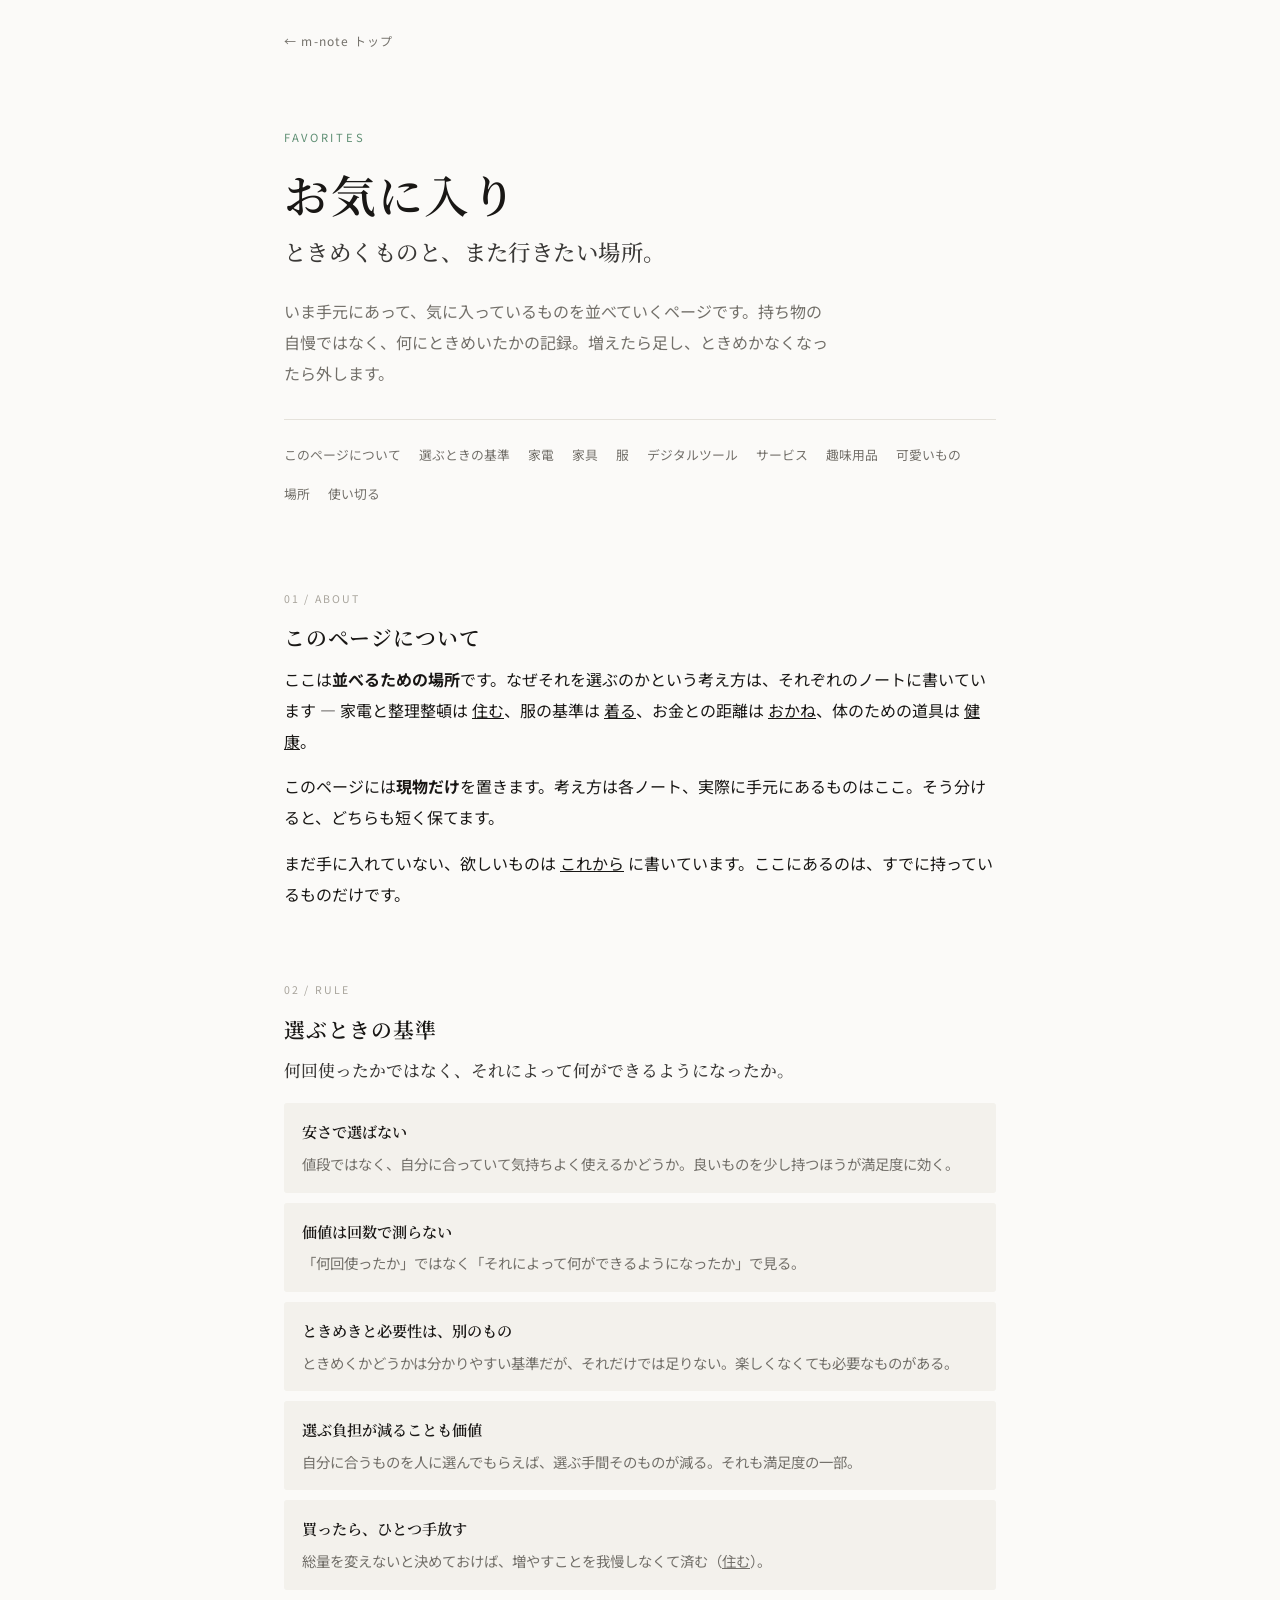
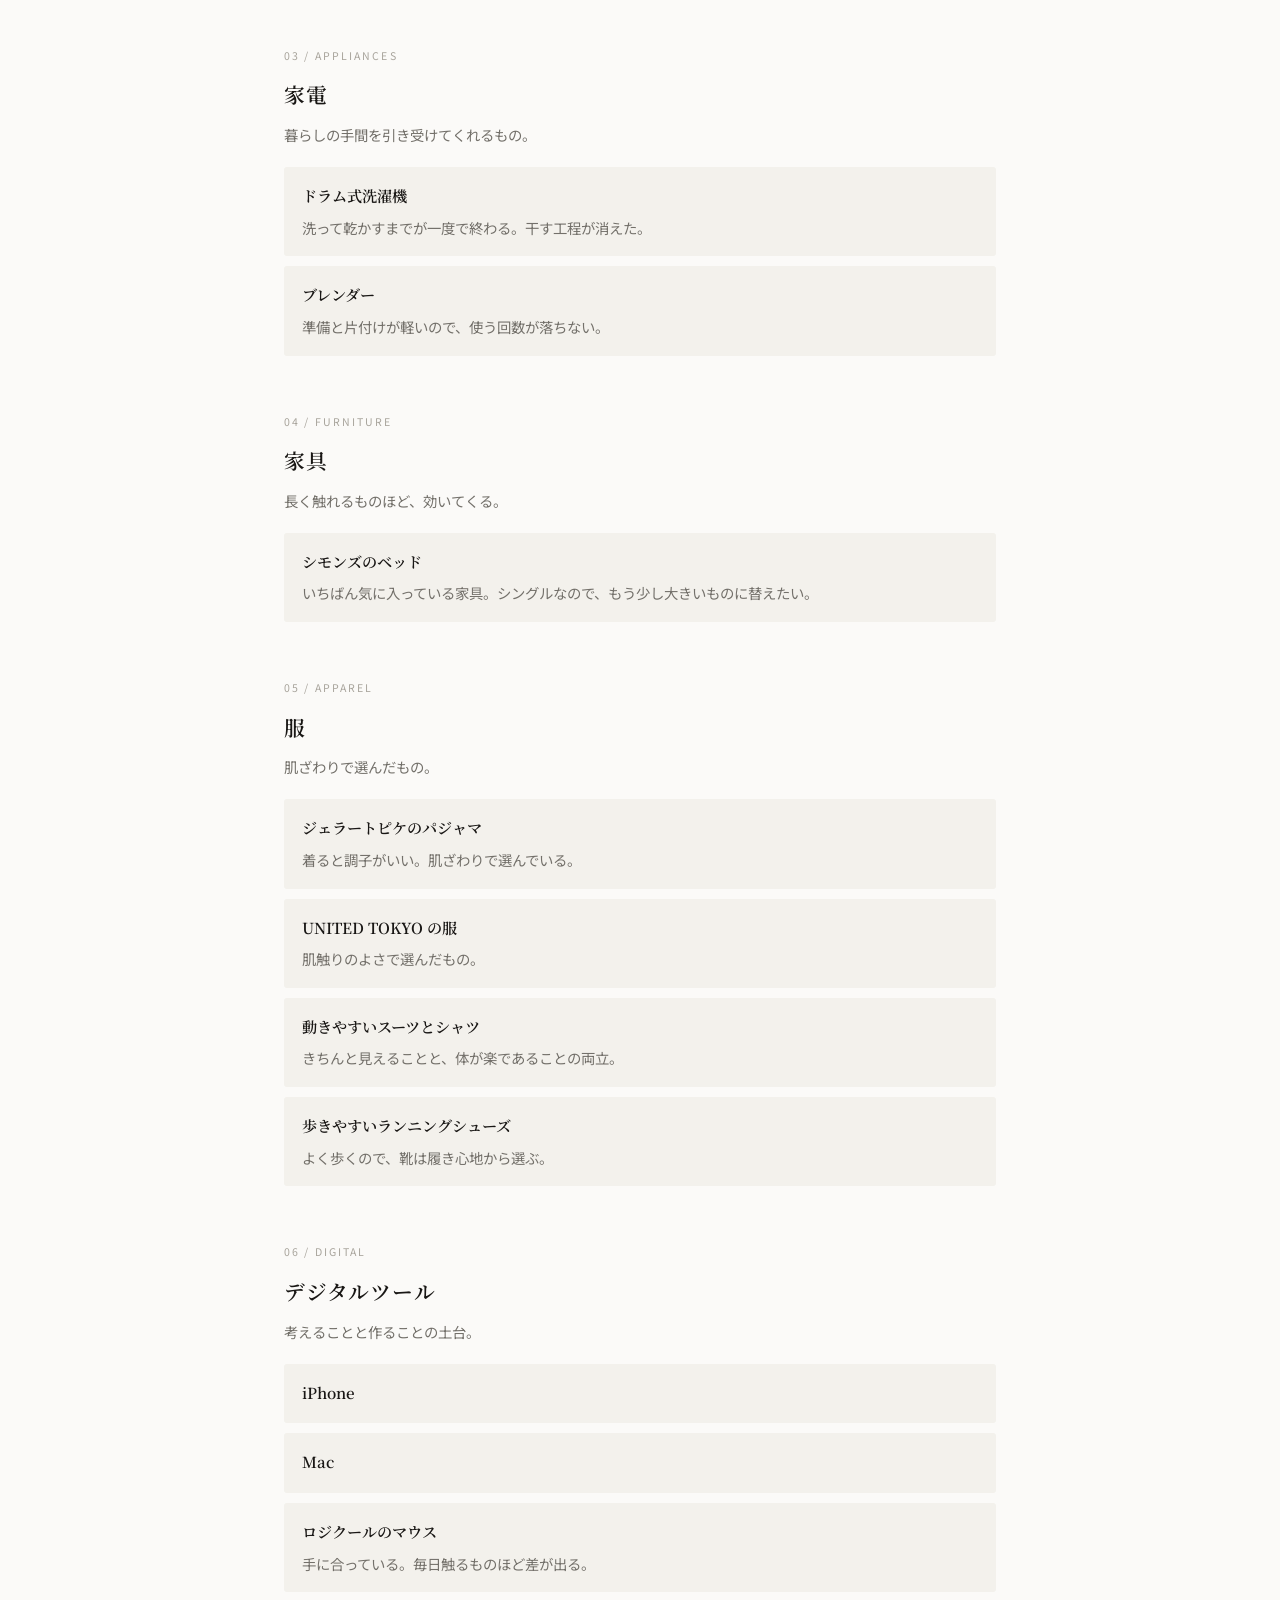
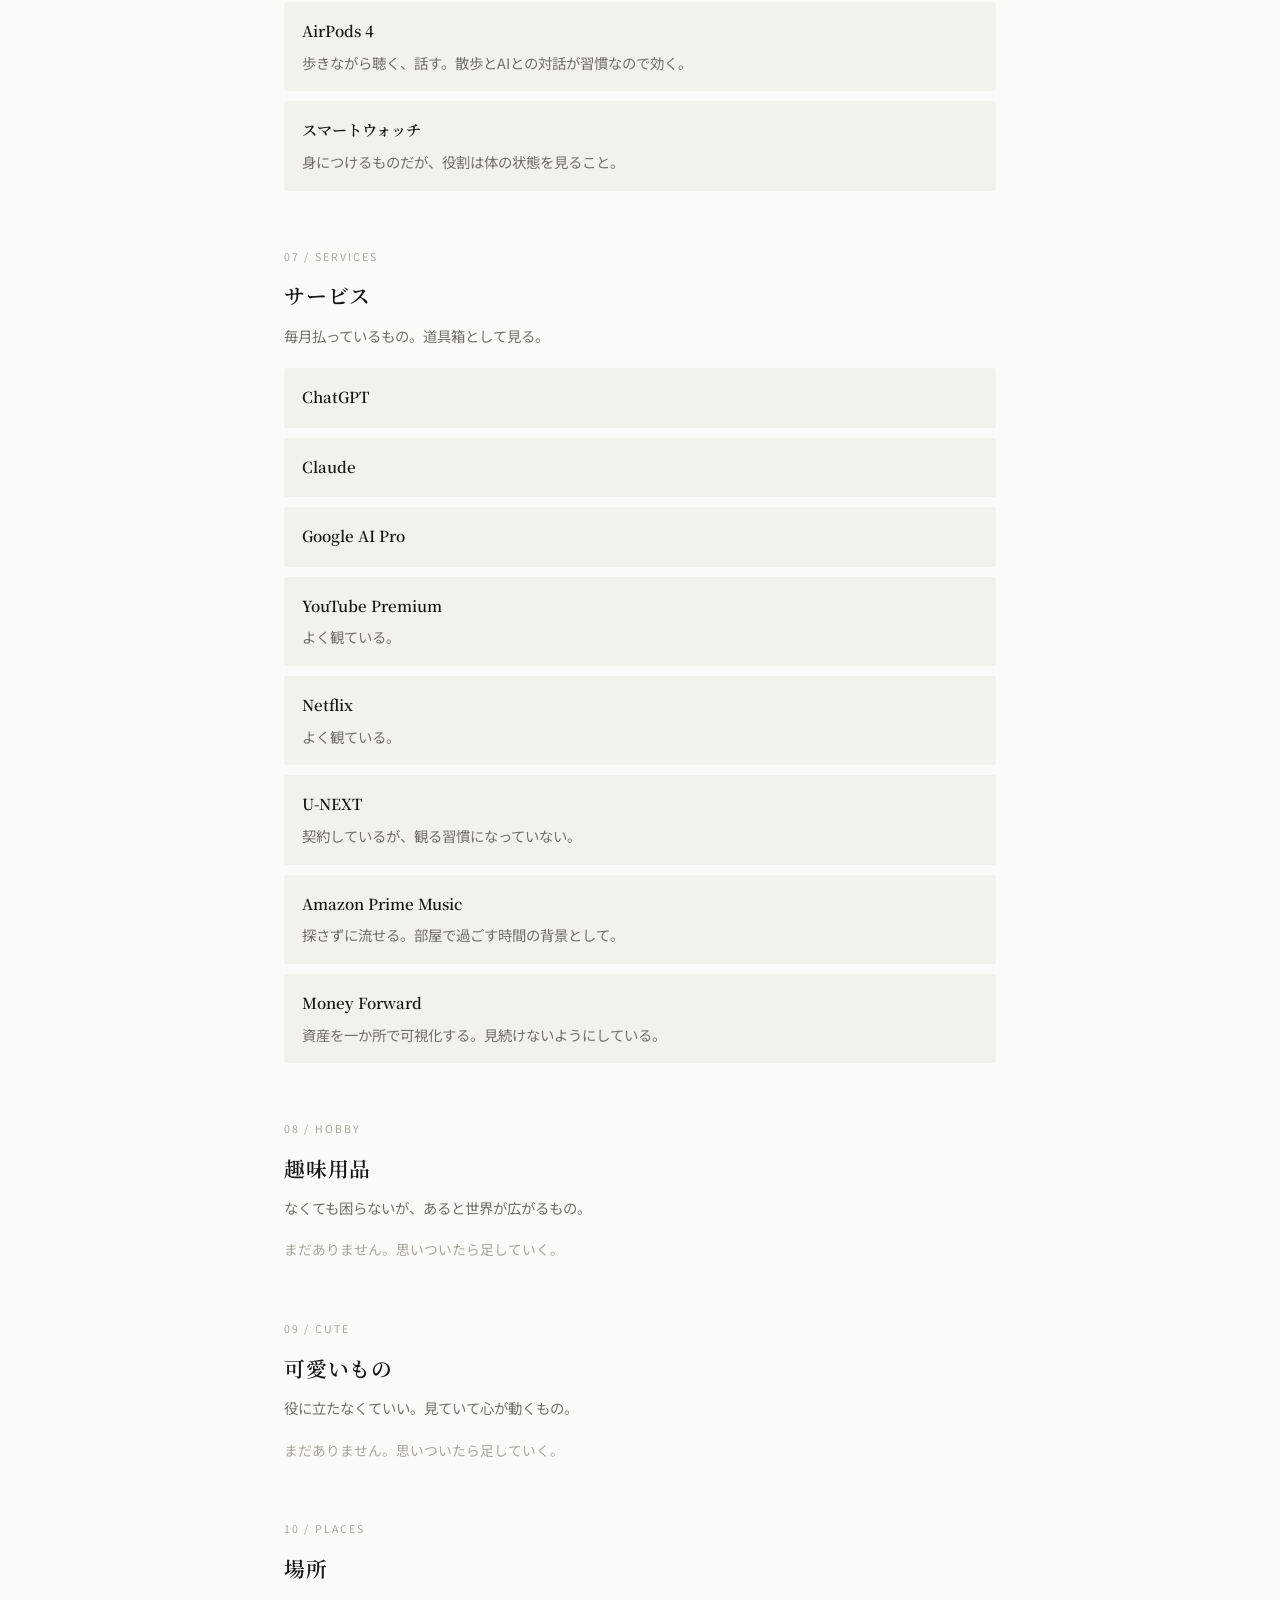
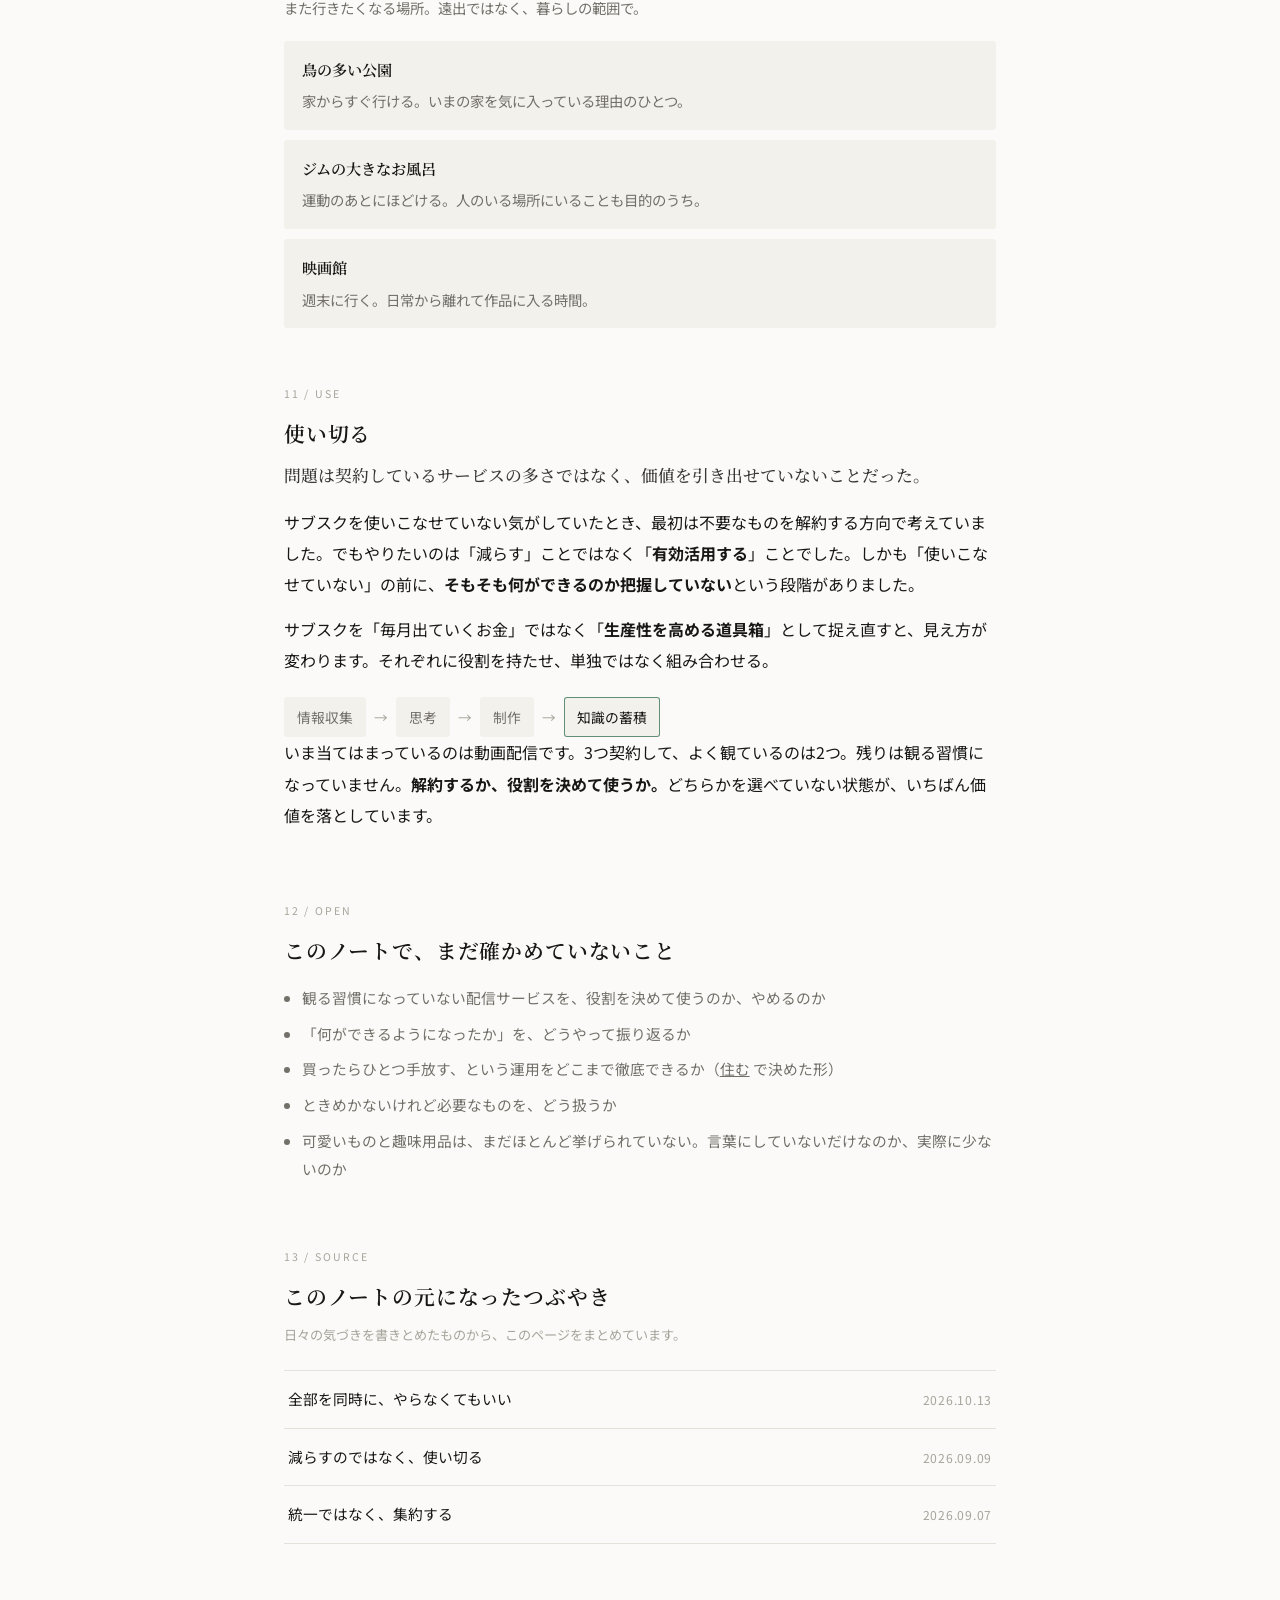
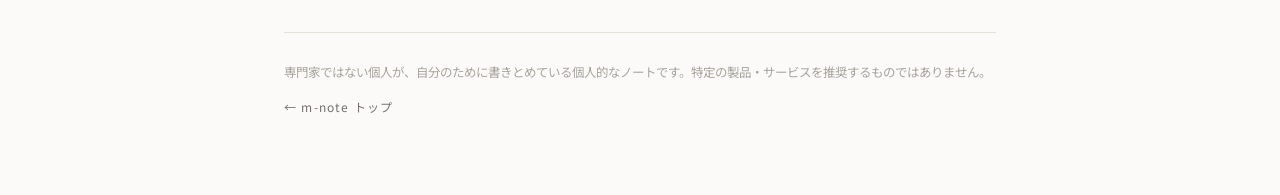
==== index.html @ c1f6bcca "カテゴリー別のリストページに作り直し 家電・家具・服・デジタルツール・サービス・趣味用品・可愛いもの・場所の 8カテゴリーを items.json で管理する形にした。考え方は各ノートに置き、 このペ" ====
<!DOCTYPE html>
<html lang="ja">
<head>
<meta charset="UTF-8">
<meta name="viewport" content="width=device-width, initial-scale=1">
<title>お気に入り｜まとめノート</title>
<meta name="description" content="ときめくものと場所を並べていくノート。家電、家具、服、デジタルツール、サービス、趣味用品、可愛いもの、場所。安いものではなく、自分に合って気持ちよく使えるものを。">
<link rel="preconnect" href="https://fonts.googleapis.com">
<link rel="preconnect" href="https://fonts.gstatic.com" crossorigin>
<link href="https://fonts.googleapis.com/css2?family=Noto+Sans+JP:wght@400;500;700&family=Noto+Serif+JP:wght@500;600;700&display=swap" rel="stylesheet">
<style>
  :root{
    --bg:#fbfaf8; --ink:#191715; --muted:#73706a; --faint:#a8a49c;
    --line:#e5e2db; --card:#f3f1ec; --accent:#5f8f74;
  }
  @media (prefers-color-scheme: dark){
    :root:not([data-theme="light"]){
      --bg:#100f0e; --ink:#efece7; --muted:#918c84; --faint:#5c5852;
      --line:#262421; --card:#181614; --accent:#8cbfa4;
    }
  }
  :root[data-theme="dark"]{
    --bg:#100f0e; --ink:#efece7; --muted:#918c84; --faint:#5c5852;
    --line:#262421; --card:#181614; --accent:#8cbfa4;
  }
  *{box-sizing:border-box}
  body{margin:0;background:var(--bg);color:var(--ink);font-family:"Noto Sans JP",system-ui,sans-serif;
    font-size:16px;line-height:1.95;-webkit-font-smoothing:antialiased}
  a{color:inherit}
  .wrap{max-width:48rem;margin:0 auto;padding:0 16px}
  @media (min-width:640px){.wrap{padding:0 28px}}

  .top{padding:24px 0 0}
  .back{font-size:.75rem;letter-spacing:.1em;color:var(--muted);text-decoration:none}
  .back:hover{color:var(--ink)}

  header.hero{padding:72px 0 24px}
  .eyebrow{font-size:.7rem;letter-spacing:.24em;color:var(--accent);margin:0 0 14px}
  h1{font-family:"Noto Serif JP",serif;font-weight:600;font-size:clamp(2rem,6vw,2.8rem);line-height:1.4;margin:0 0 6px;letter-spacing:.04em}
  .mn-tagline{font-family:"Noto Serif JP",serif;font-weight:500;font-size:clamp(1.05rem,2.6vw,1.4rem);line-height:1.75;letter-spacing:.02em;margin:.1em 0 1.1em;opacity:.85}
  .lead{color:var(--muted);margin:0;max-width:34em}

  .toc{list-style:none;margin:30px 0 0;padding:18px 0 0;display:flex;flex-wrap:wrap;gap:8px 18px;
    border-top:1px solid var(--line)}
  .toc a{font-size:.8rem;color:var(--muted);text-decoration:none}
  .toc a:hover{color:var(--accent)}

  section{padding:56px 0 0}
  .sec-n{display:block;font-size:.66rem;letter-spacing:.2em;color:var(--faint);margin-bottom:8px}
  h2{font-family:"Noto Serif JP",serif;font-weight:600;font-size:1.3rem;letter-spacing:.04em;margin:0 0 6px}
  h3{font-family:"Noto Serif JP",serif;font-weight:600;font-size:1rem;margin:28px 0 6px}
  .pull{font-family:"Noto Serif JP",serif;font-weight:500;font-size:1.05rem;line-height:1.8;margin:.2em 0 1em;opacity:.85}
  .note{color:var(--faint);font-size:.82rem;margin:0 0 22px}
  p{margin:0 0 14px}

  .points{list-style:none;margin:18px 0 0;padding:0;display:grid;gap:10px}
  .points li{padding:14px 18px;background:var(--card);border-radius:3px;font-size:.95rem}
  .points b{display:block;font-family:"Noto Serif JP",serif;font-weight:600;margin-bottom:2px}
  .points span{color:var(--muted);font-size:.9rem}

  .two{display:grid;grid-template-columns:1fr;gap:12px;margin:18px 0 0}
  @media (min-width:640px){.two{grid-template-columns:1fr 1fr}}
  .two div{padding:16px 18px;border:1px solid var(--line);border-radius:3px}
  .two b{display:block;font-size:.66rem;letter-spacing:.2em;color:var(--accent);margin-bottom:8px}
  .two ul{margin:0;padding-left:1.1em;font-size:.9rem;color:var(--muted)}
  .two li{margin:0 0 5px}

  .flow{display:flex;flex-wrap:wrap;align-items:center;gap:8px;margin:20px 0 0;font-size:.86rem;color:var(--muted)}
  .flow span{padding:7px 13px;background:var(--card);border-radius:3px}
  .flow i{font-style:normal;color:var(--faint)}
  .flow .key{color:var(--ink);box-shadow:inset 0 0 0 1px var(--accent)}

  .todo{margin:16px 0 0;padding:16px 18px;border:1px dashed var(--line);border-radius:3px;
    color:var(--faint);font-size:.86rem;line-height:1.85}
  .todo b{display:block;font-size:.66rem;letter-spacing:.2em;color:var(--accent);margin-bottom:6px;font-weight:700}

  .open ul{margin:14px 0 0;padding-left:1.2em;color:var(--muted);font-size:.92rem}
  .open li{margin:0 0 7px}

  .src{display:grid;border-top:1px solid var(--line);margin-top:12px}
  .src a{display:flex;justify-content:space-between;align-items:baseline;gap:14px;
    padding:14px 4px;border-bottom:1px solid var(--line);text-decoration:none;font-size:.92rem}
  .src a:hover{color:var(--accent)}
  .src small{color:var(--faint);font-size:.76rem;letter-spacing:.06em;white-space:nowrap}

  .tl{margin-top:18px;font-size:.9rem;color:var(--muted)}
  .tl a{color:var(--accent)}

  footer{margin:88px 0 0;padding:28px 0 64px;border-top:1px solid var(--line)}
  footer p{font-size:.78rem;color:var(--faint);line-height:1.85;margin:0 0 12px}

  .chips{list-style:none;margin:16px 0 0;padding:0;display:flex;flex-wrap:wrap;gap:10px}
  .chips li{padding:9px 18px;background:var(--card);border:1px solid var(--line);border-radius:999px;
    font-family:"Noto Serif JP",serif;font-weight:600;font-size:.98rem}
  .empty{color:var(--faint);font-size:.86rem;margin:14px 0 0}
  .cat-lead{color:var(--muted);font-size:.9rem;margin:0}
</style>
</head>
<body>
<div class="wrap">
  <div class="top"><a class="back" href="../">← m-note トップ</a></div>

  <header class="hero">
    <p class="eyebrow">FAVORITES</p>
    <h1>お気に入り</h1>
    <p class="mn-tagline">ときめくものと、また行きたい場所。</p>
    <p class="lead">いま手元にあって、気に入っているものを並べていくページです。持ち物の自慢ではなく、何にときめいたかの記録。増えたら足し、ときめかなくなったら外します。</p>
    <ul class="toc">
      <li><a href="#about">このページについて</a></li>
      <li><a href="#rule">選ぶときの基準</a></li>
      <li><a href="#appliances">家電</a></li>
      <li><a href="#furniture">家具</a></li>
      <li><a href="#apparel">服</a></li>
      <li><a href="#digital">デジタルツール</a></li>
      <li><a href="#services">サービス</a></li>
      <li><a href="#hobby">趣味用品</a></li>
      <li><a href="#cute">可愛いもの</a></li>
      <li><a href="#places">場所</a></li>
      <li><a href="#use">使い切る</a></li>
    </ul>
  </header>

  <section id="about">
    <span class="sec-n">01 / ABOUT</span>
    <h2>このページについて</h2>
    <p>ここは<strong>並べるための場所</strong>です。なぜそれを選ぶのかという考え方は、それぞれのノートに書いています ― 家電と整理整頓は <a href="../home/">住む</a>、服の基準は <a href="../clothes/">着る</a>、お金との距離は <a href="../money/">おかね</a>、体のための道具は <a href="../health-habits/">健康</a>。</p>
    <p>このページには<strong>現物だけ</strong>を置きます。考え方は各ノート、実際に手元にあるものはここ。そう分けると、どちらも短く保てます。</p>
    <p class="muted">まだ手に入れていない、欲しいものは <a href="../joy/">これから</a> に書いています。ここにあるのは、すでに持っているものだけです。</p>
  </section>

  <section id="rule">
    <span class="sec-n">02 / RULE</span>
    <h2>選ぶときの基準</h2>
    <p class="pull">何回使ったかではなく、それによって何ができるようになったか。</p>
    <ul class="points">
      <li><b>安さで選ばない</b><span>値段ではなく、自分に合っていて気持ちよく使えるかどうか。良いものを少し持つほうが満足度に効く。</span></li>
      <li><b>価値は回数で測らない</b><span>「何回使ったか」ではなく「それによって何ができるようになったか」で見る。</span></li>
      <li><b>ときめきと必要性は、別のもの</b><span>ときめくかどうかは分かりやすい基準だが、それだけでは足りない。楽しくなくても必要なものがある。</span></li>
      <li><b>選ぶ負担が減ることも価値</b><span>自分に合うものを人に選んでもらえば、選ぶ手間そのものが減る。それも満足度の一部。</span></li>
      <li><b>買ったら、ひとつ手放す</b><span>総量を変えないと決めておけば、増やすことを我慢しなくて済む（<a href="../home/#order">住む</a>）。</span></li>
    </ul>
  </section>

  <section id="appliances">
    <span class="sec-n">03 / APPLIANCES</span>
    <h2>家電</h2>
    <p class="cat-lead">暮らしの手間を引き受けてくれるもの。</p>
    <div data-list="appliances"><p class="empty">読み込み中…</p></div>
  </section>
  <section id="furniture">
    <span class="sec-n">04 / FURNITURE</span>
    <h2>家具</h2>
    <p class="cat-lead">長く触れるものほど、効いてくる。</p>
    <div data-list="furniture"><p class="empty">読み込み中…</p></div>
  </section>
  <section id="apparel">
    <span class="sec-n">05 / APPAREL</span>
    <h2>服</h2>
    <p class="cat-lead">肌ざわりで選んだもの。</p>
    <div data-list="apparel"><p class="empty">読み込み中…</p></div>
  </section>
  <section id="digital">
    <span class="sec-n">06 / DIGITAL</span>
    <h2>デジタルツール</h2>
    <p class="cat-lead">考えることと作ることの土台。</p>
    <div data-list="digital"><p class="empty">読み込み中…</p></div>
  </section>
  <section id="services">
    <span class="sec-n">07 / SERVICES</span>
    <h2>サービス</h2>
    <p class="cat-lead">毎月払っているもの。道具箱として見る。</p>
    <div data-list="services"><p class="empty">読み込み中…</p></div>
  </section>
  <section id="hobby">
    <span class="sec-n">08 / HOBBY</span>
    <h2>趣味用品</h2>
    <p class="cat-lead">なくても困らないが、あると世界が広がるもの。</p>
    <div data-list="hobby" data-style="chips"><p class="empty">読み込み中…</p></div>
  </section>
  <section id="cute">
    <span class="sec-n">09 / CUTE</span>
    <h2>可愛いもの</h2>
    <p class="cat-lead">役に立たなくていい。見ていて心が動くもの。</p>
    <div data-list="cute" data-style="chips"><p class="empty">読み込み中…</p></div>
  </section>
  <section id="places">
    <span class="sec-n">10 / PLACES</span>
    <h2>場所</h2>
    <p class="cat-lead">また行きたくなる場所。遠出ではなく、暮らしの範囲で。</p>
    <div data-list="places"><p class="empty">読み込み中…</p></div>
  </section>

  <section id="use">
    <span class="sec-n">11 / USE</span>
    <h2>使い切る</h2>
    <p class="pull">問題は契約しているサービスの多さではなく、価値を引き出せていないことだった。</p>
    <p>サブスクを使いこなせていない気がしていたとき、最初は不要なものを解約する方向で考えていました。でもやりたいのは「減らす」ことではなく「<strong>有効活用する</strong>」ことでした。しかも「使いこなせていない」の前に、<strong>そもそも何ができるのか把握していない</strong>という段階がありました。</p>
    <p>サブスクを「毎月出ていくお金」ではなく「<strong>生産性を高める道具箱</strong>」として捉え直すと、見え方が変わります。それぞれに役割を持たせ、単独ではなく組み合わせる。</p>
    <div class="flow"><span>情報収集</span><i>→</i><span>思考</span><i>→</i><span>制作</span><i>→</i><span class="key">知識の蓄積</span></div>
    <p>いま当てはまっているのは動画配信です。3つ契約して、よく観ているのは2つ。残りは観る習慣になっていません。<strong>解約するか、役割を決めて使うか。</strong>どちらかを選べていない状態が、いちばん価値を落としています。</p>
  </section>

  <section id="open" class="open">
    <span class="sec-n">12 / OPEN</span>
    <h2>このノートで、まだ確かめていないこと</h2>
    <ul>
      <li>観る習慣になっていない配信サービスを、役割を決めて使うのか、やめるのか</li>
      <li>「何ができるようになったか」を、どうやって振り返るか</li>
      <li>買ったらひとつ手放す、という運用をどこまで徹底できるか（<a href="../home/#order">住む</a> で決めた形）</li>
      <li>ときめかないけれど必要なものを、どう扱うか</li>
      <li>可愛いものと趣味用品は、まだほとんど挙げられていない。言葉にしていないだけなのか、実際に少ないのか</li>
    </ul>
  </section>

  <section id="src">
    <span class="sec-n">13 / SOURCE</span>
    <h2>このノートの元になったつぶやき</h2>
    <p class="note">日々の気づきを書きとめたものから、このページをまとめています。</p>
    <nav class="src">
      <a href="../musings/posts/p150.html">全部を同時に、やらなくてもいい<small>2026.10.13</small></a>
      <a href="../musings/posts/p114.html">減らすのではなく、使い切る<small>2026.09.09</small></a>
      <a href="../musings/posts/p112.html">統一ではなく、集約する<small>2026.09.07</small></a>
    </nav>
  </section>

  <footer>
    <p>専門家ではない個人が、自分のために書きとめている個人的なノートです。特定の製品・サービスを推奨するものではありません。</p>
    <p><a class="back" href="../">← m-note トップ</a></p>
  </footer>
</div>
<script>
// items.json の各カテゴリーを、対応する欄に並べる
const esc = s => String(s ?? "").replace(/[&<>"]/g, c => ({"&":"&amp;","<":"&lt;",">":"&gt;",'"':"&quot;"}[c]));
function render(data){
  document.querySelectorAll("[data-list]").forEach(box => {
    const list = data[box.dataset.list] || [];
    if (!list.length) { box.innerHTML = `<p class="empty">まだありません。思いついたら足していく。</p>`; return; }
    box.innerHTML = box.dataset.style === "chips"
      ? `<ul class="chips">${list.map(it => `<li>${esc(it.title)}</li>`).join("")}</ul>`
      : `<ul class="points">${list.map(it => `<li><b>${esc(it.title)}</b>${it.memo ? `<span>${esc(it.memo)}</span>` : ""}</li>`).join("")}</ul>`;
  });
}
fetch("items.json").then(r => r.json()).then(render).catch(() => render({}));
</script>
</body>
</html>
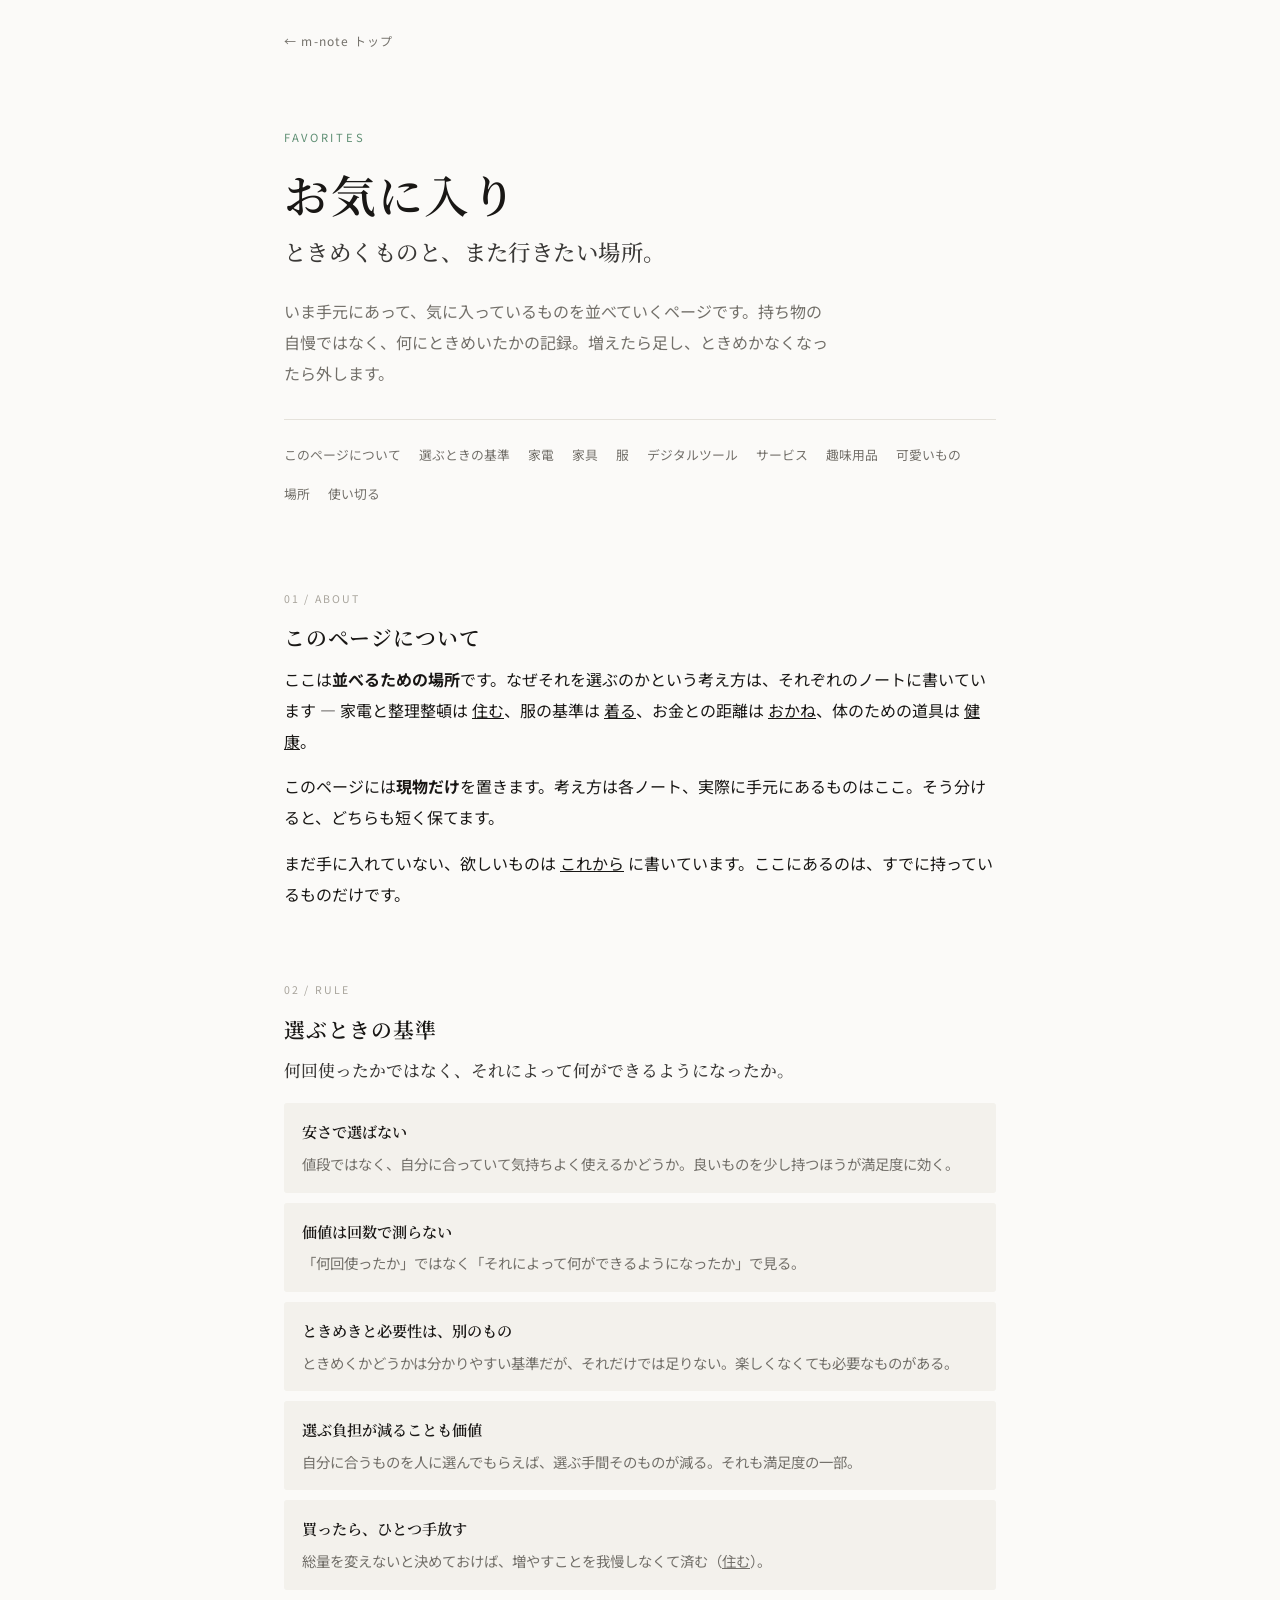
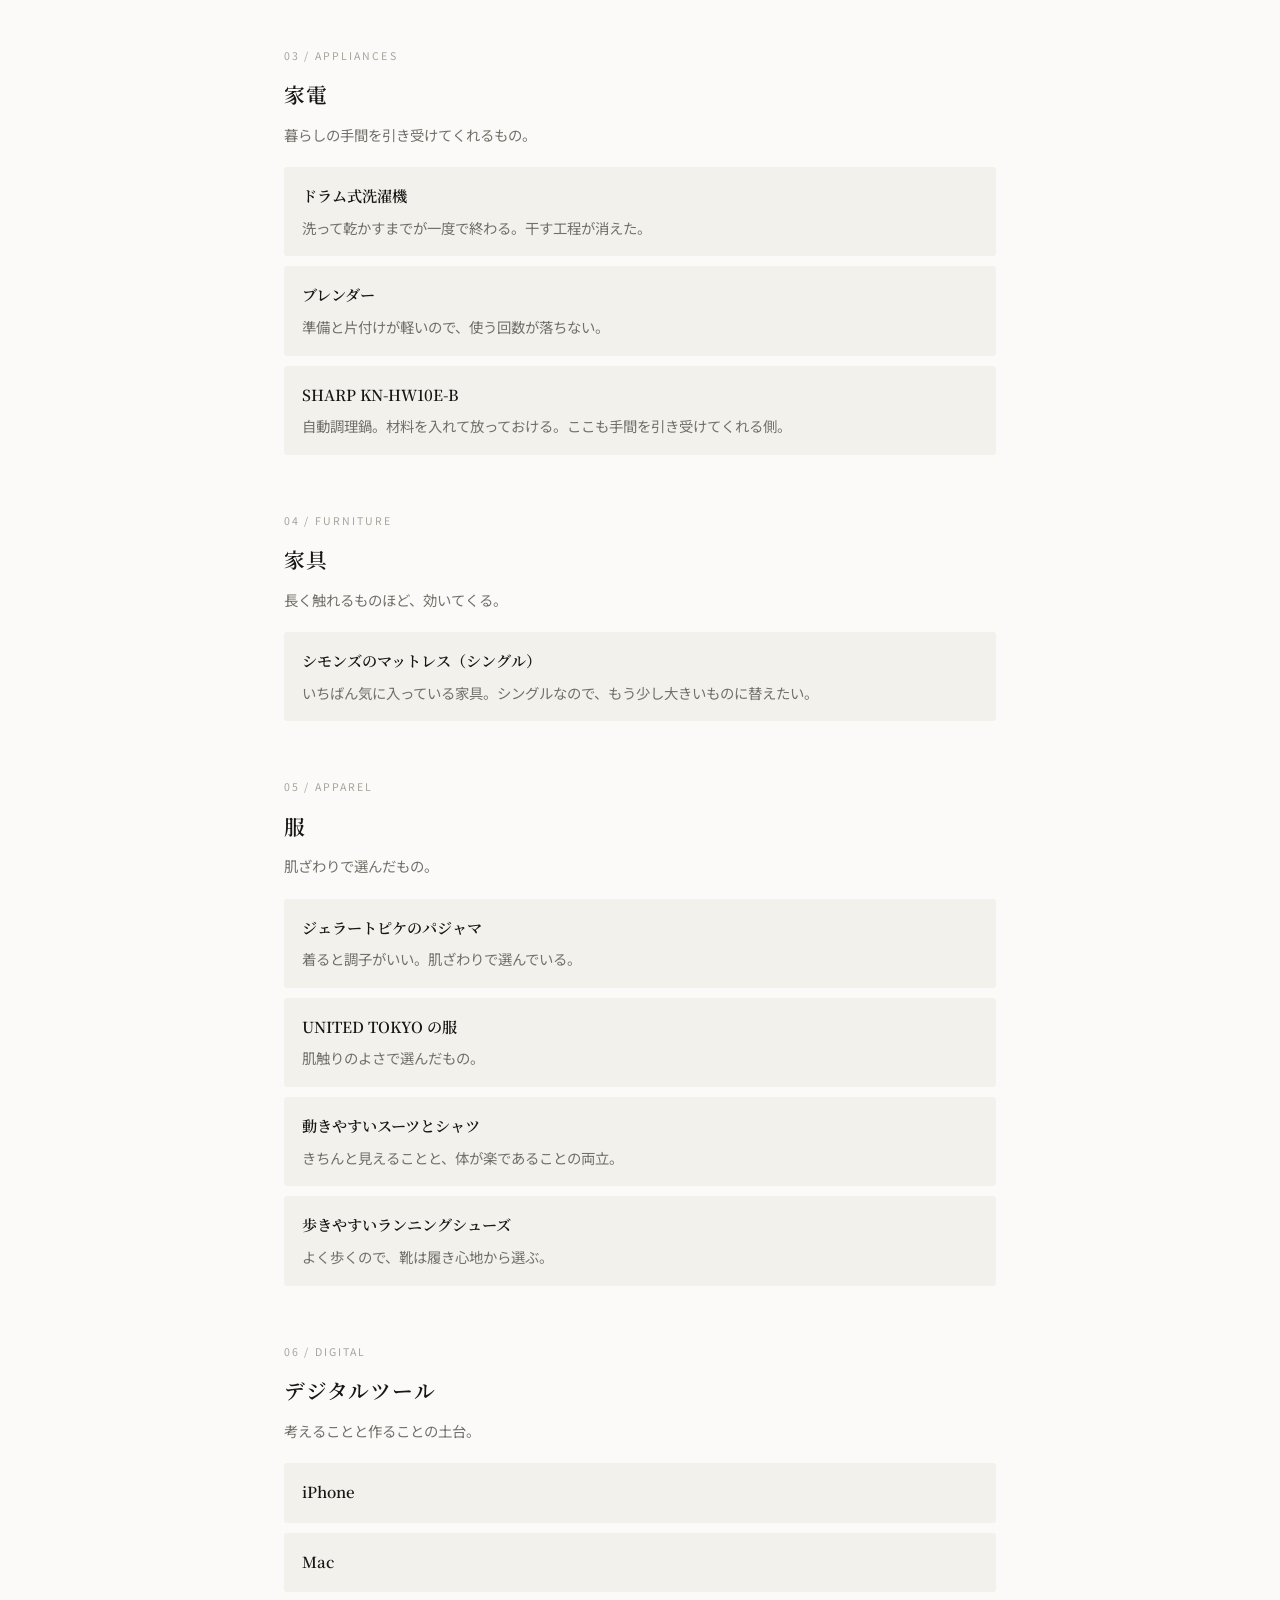
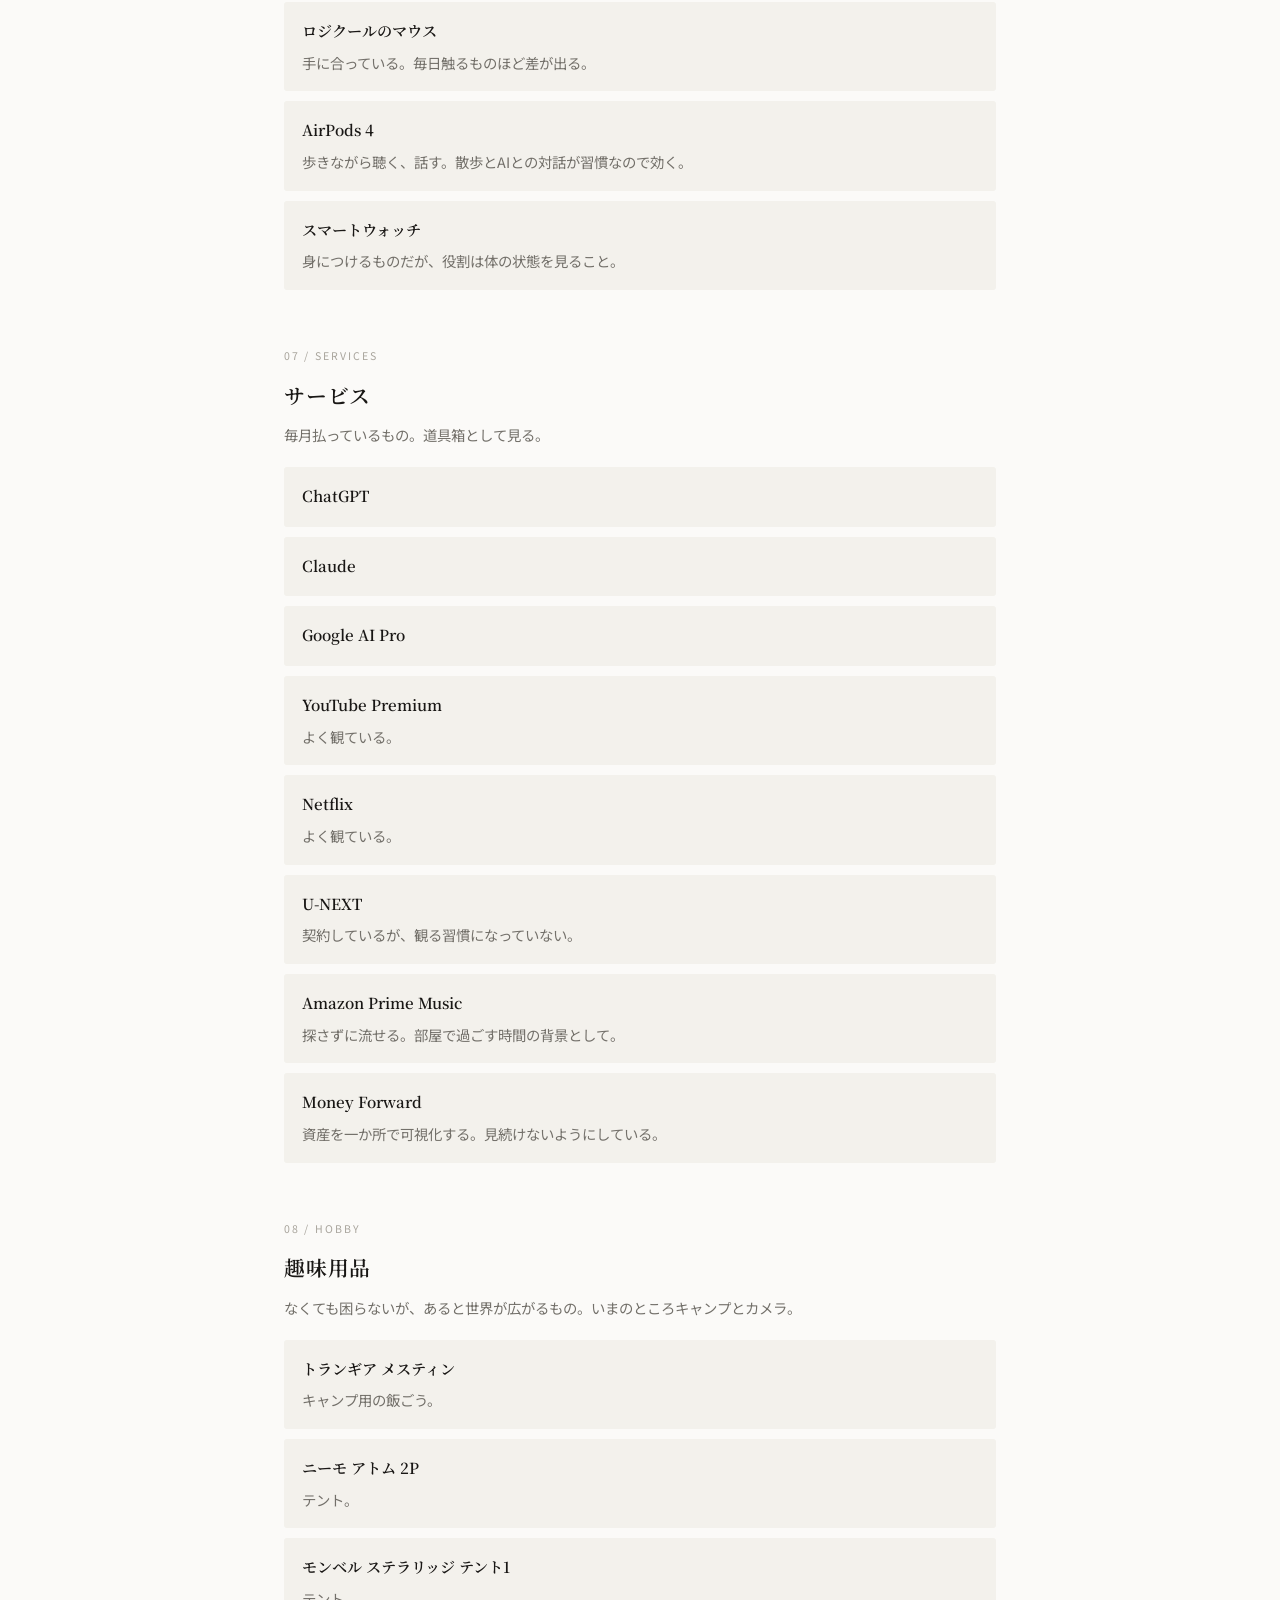
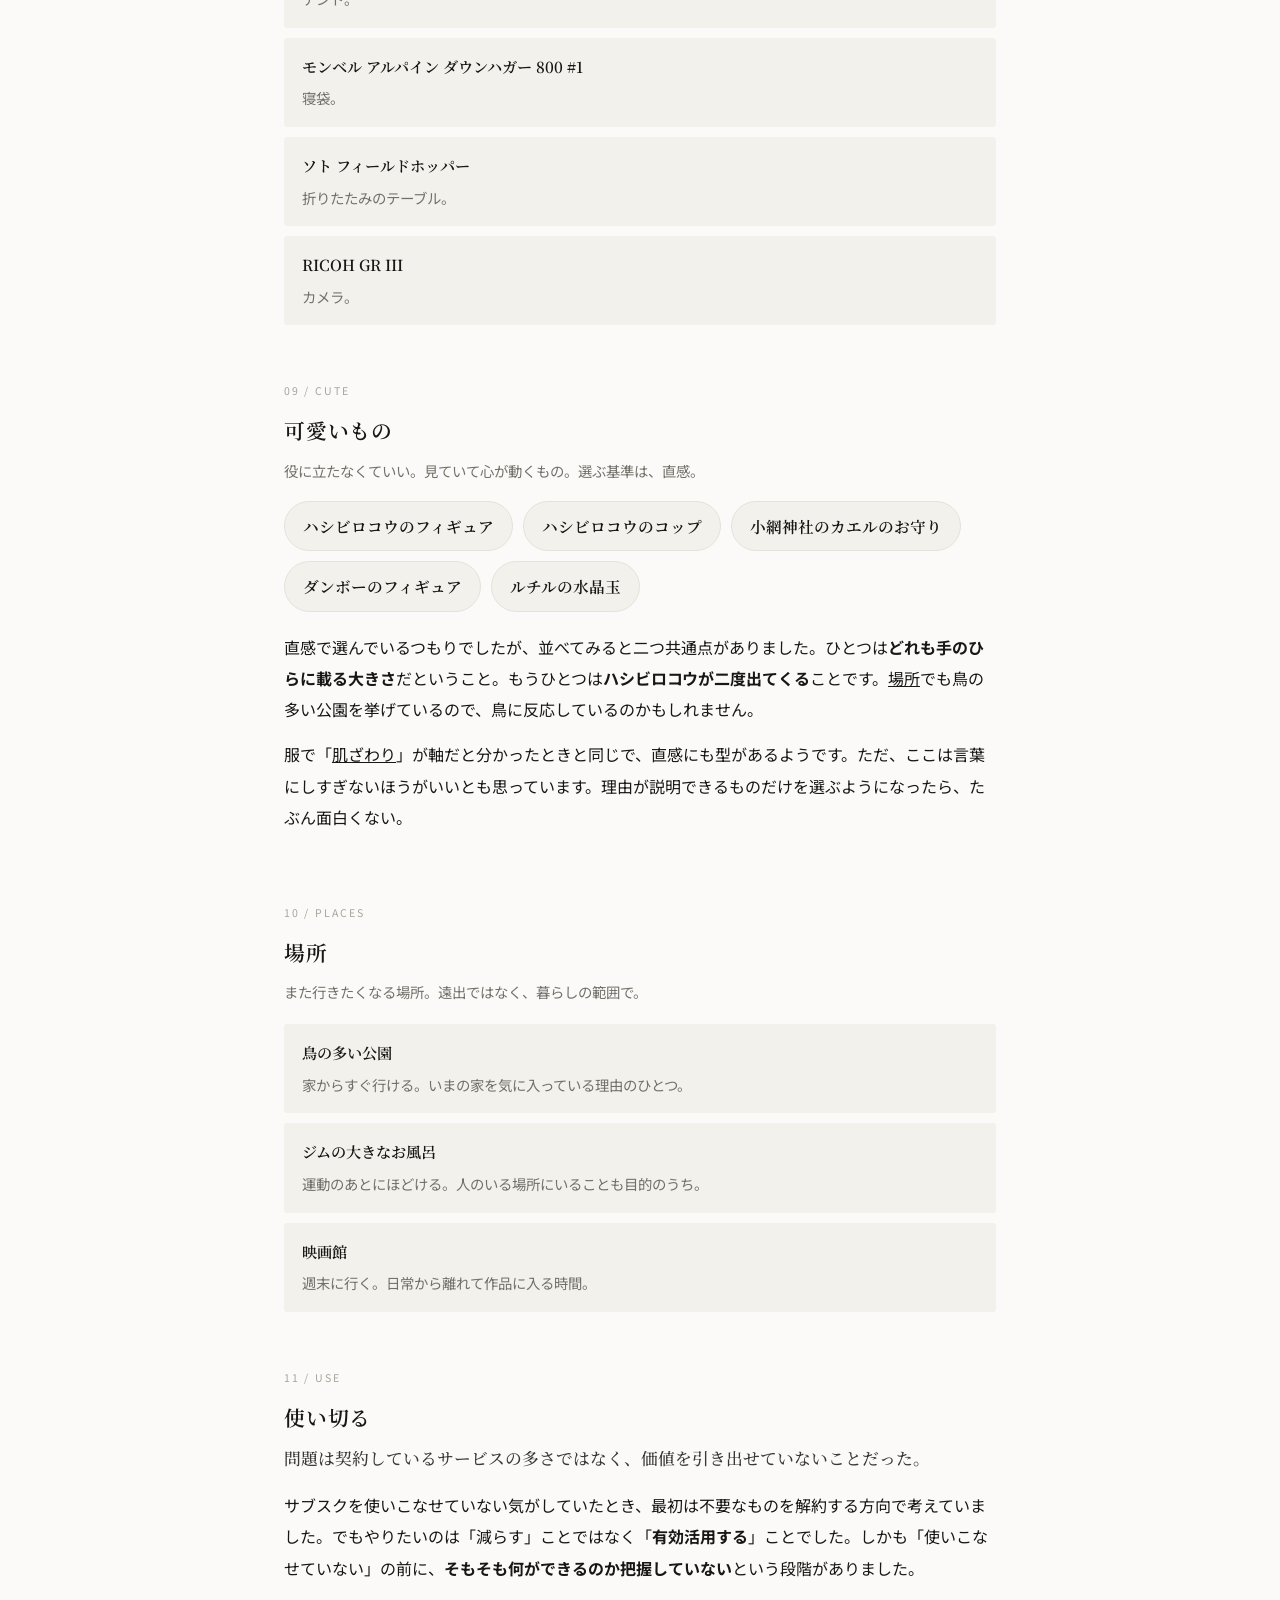
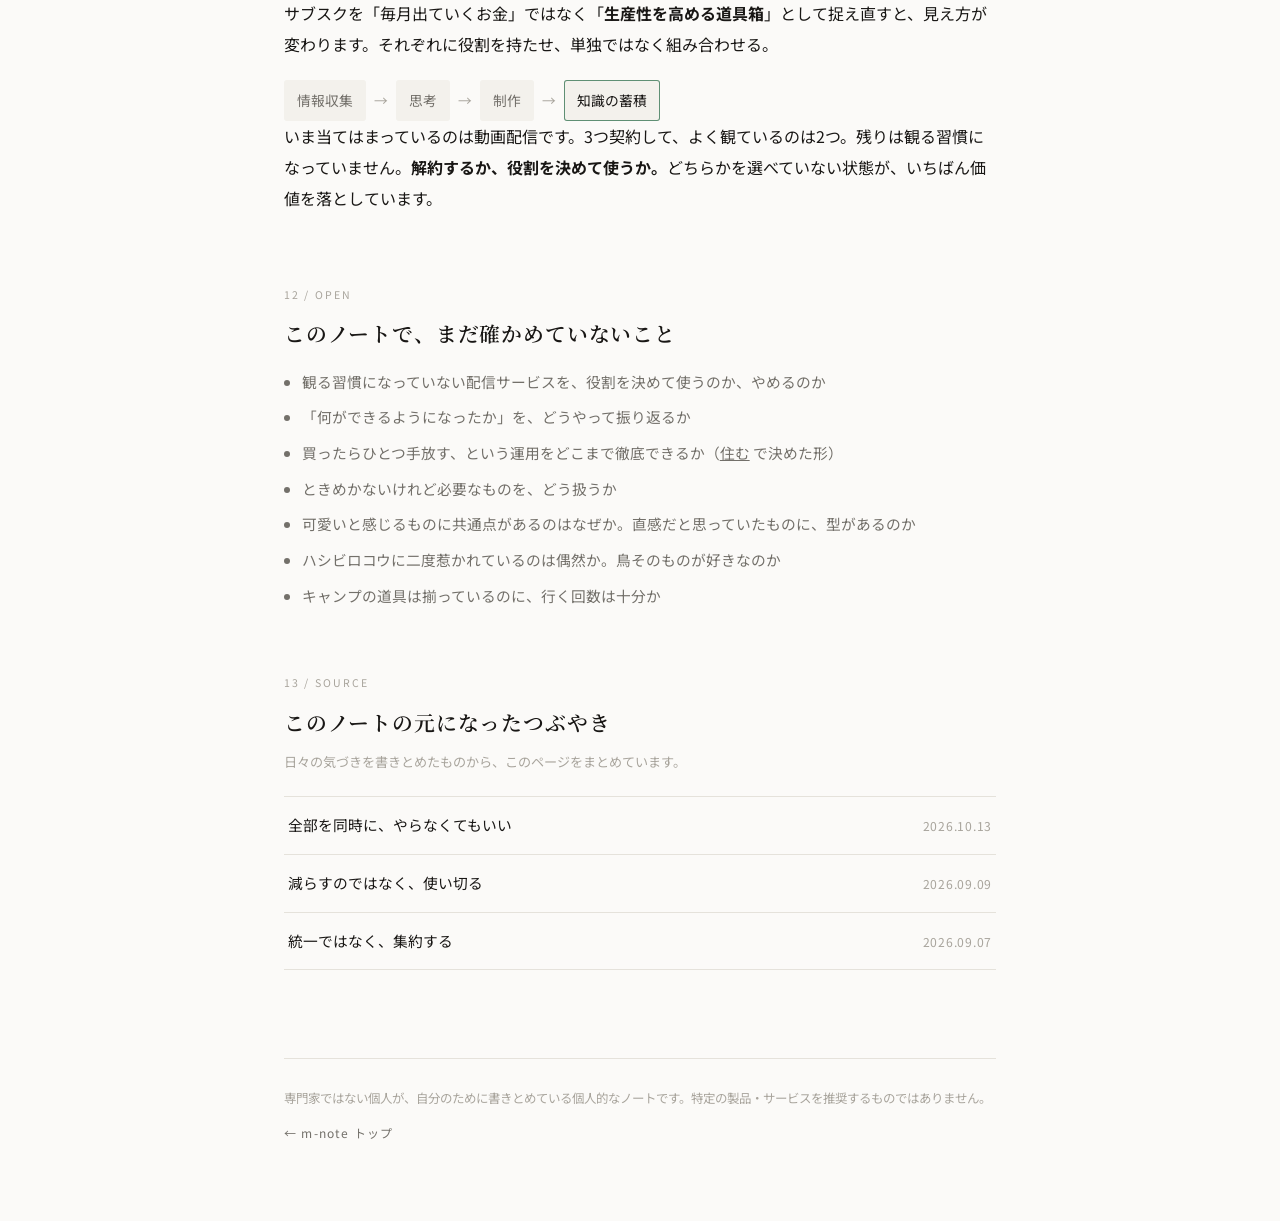
==== commit fd90a75a: "趣味用品と可愛いものを記述し、自動調理鍋を家電に追加 Co-Authored-By: Claude Opus 5 <noreply@anthropic.com>" ====
--- a/index.html
+++ b/index.html
@@ -174,14 +174,16 @@
   <section id="hobby">
     <span class="sec-n">08 / HOBBY</span>
     <h2>趣味用品</h2>
-    <p class="cat-lead">なくても困らないが、あると世界が広がるもの。</p>
-    <div data-list="hobby" data-style="chips"><p class="empty">読み込み中…</p></div>
+    <p class="cat-lead">なくても困らないが、あると世界が広がるもの。いまのところキャンプとカメラ。</p>
+    <div data-list="hobby"><p class="empty">読み込み中…</p></div>
   </section>
   <section id="cute">
     <span class="sec-n">09 / CUTE</span>
     <h2>可愛いもの</h2>
-    <p class="cat-lead">役に立たなくていい。見ていて心が動くもの。</p>
+    <p class="cat-lead">役に立たなくていい。見ていて心が動くもの。選ぶ基準は、直感。</p>
     <div data-list="cute" data-style="chips"><p class="empty">読み込み中…</p></div>
+    <p class="muted" style="margin-top:20px">直感で選んでいるつもりでしたが、並べてみると二つ共通点がありました。ひとつは<strong>どれも手のひらに載る大きさ</strong>だということ。もうひとつは<strong>ハシビロコウが二度出てくる</strong>ことです。<a href="#places">場所</a>でも鳥の多い公園を挙げているので、鳥に反応しているのかもしれません。</p>
+    <p class="muted">服で「<a href="../clothes/#have">肌ざわり</a>」が軸だと分かったときと同じで、直感にも型があるようです。ただ、ここは言葉にしすぎないほうがいいとも思っています。理由が説明できるものだけを選ぶようになったら、たぶん面白くない。</p>
   </section>
   <section id="places">
     <span class="sec-n">10 / PLACES</span>
@@ -208,7 +210,9 @@
       <li>「何ができるようになったか」を、どうやって振り返るか</li>
       <li>買ったらひとつ手放す、という運用をどこまで徹底できるか（<a href="../home/#order">住む</a> で決めた形）</li>
       <li>ときめかないけれど必要なものを、どう扱うか</li>
-      <li>可愛いものと趣味用品は、まだほとんど挙げられていない。言葉にしていないだけなのか、実際に少ないのか</li>
+      <li>可愛いと感じるものに共通点があるのはなぜか。直感だと思っていたものに、型があるのか</li>
+      <li>ハシビロコウに二度惹かれているのは偶然か。鳥そのものが好きなのか</li>
+      <li>キャンプの道具は揃っているのに、行く回数は十分か</li>
     </ul>
   </section>
 
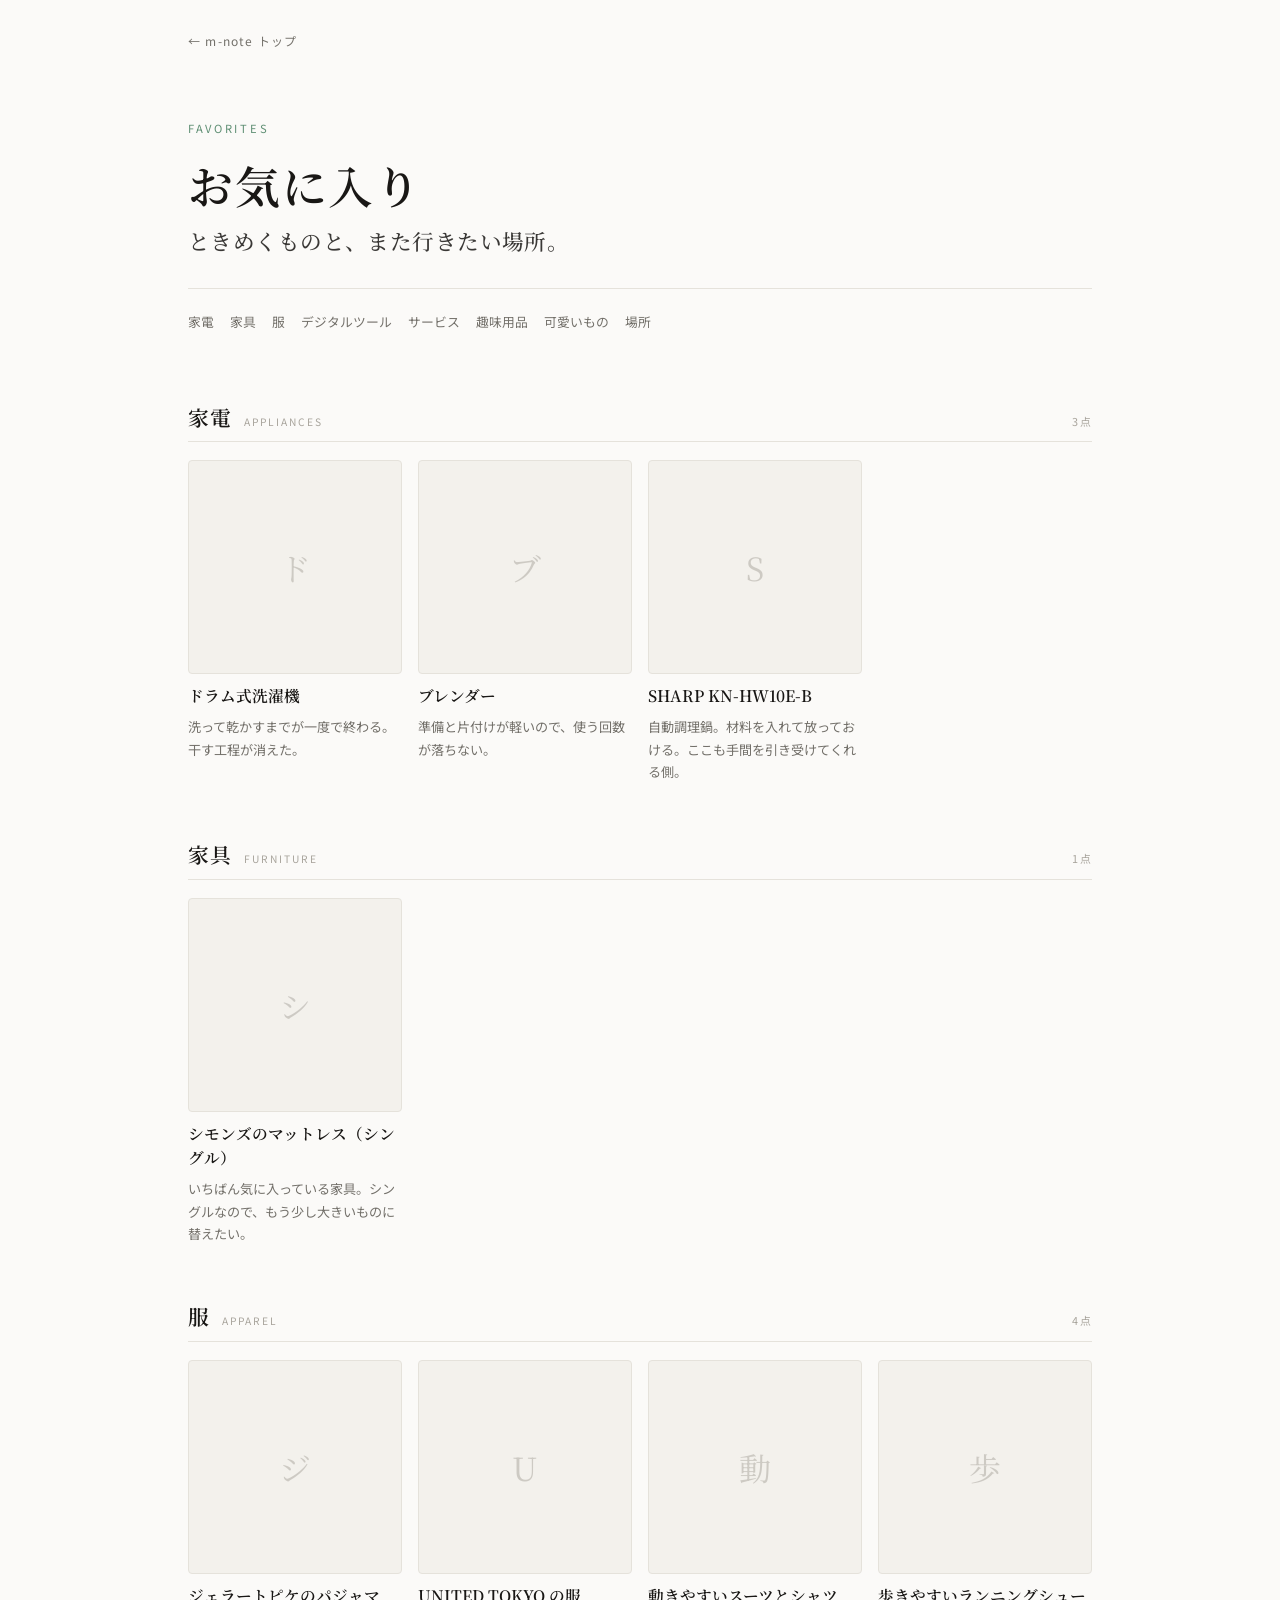
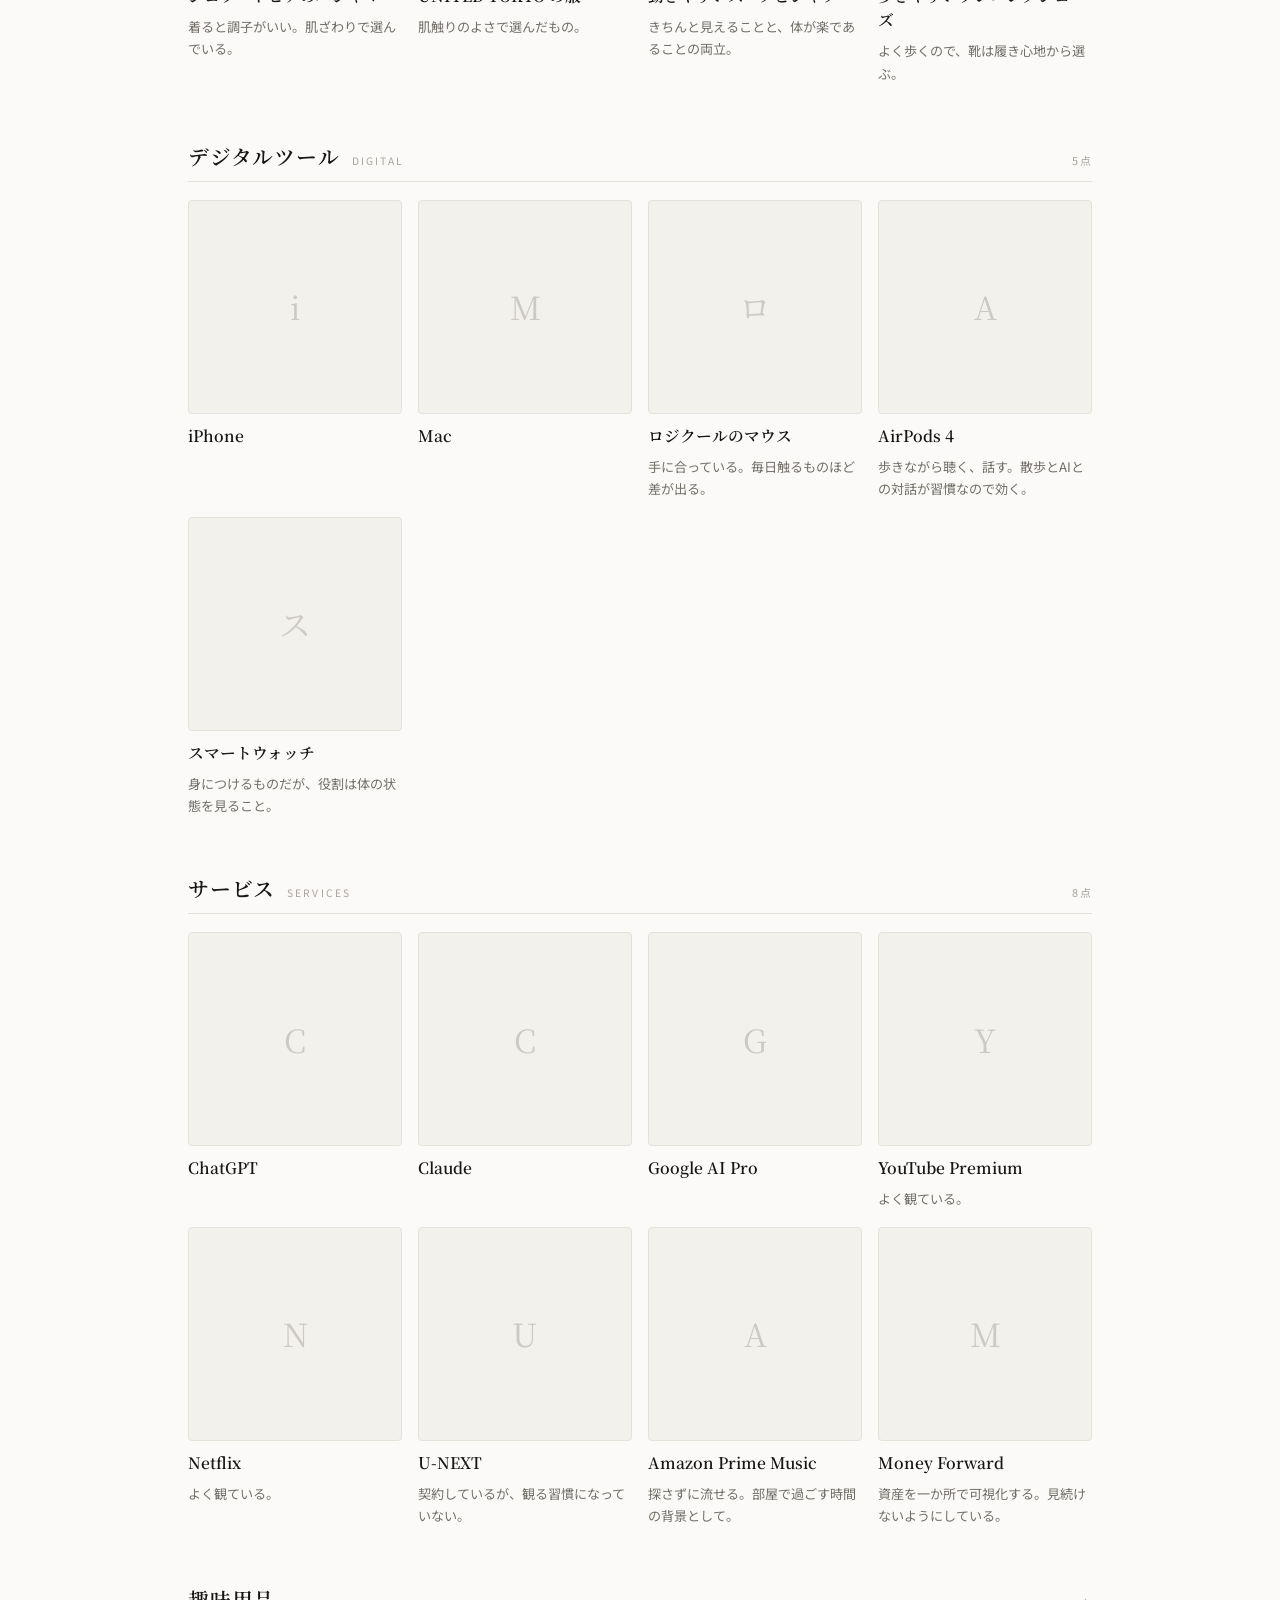
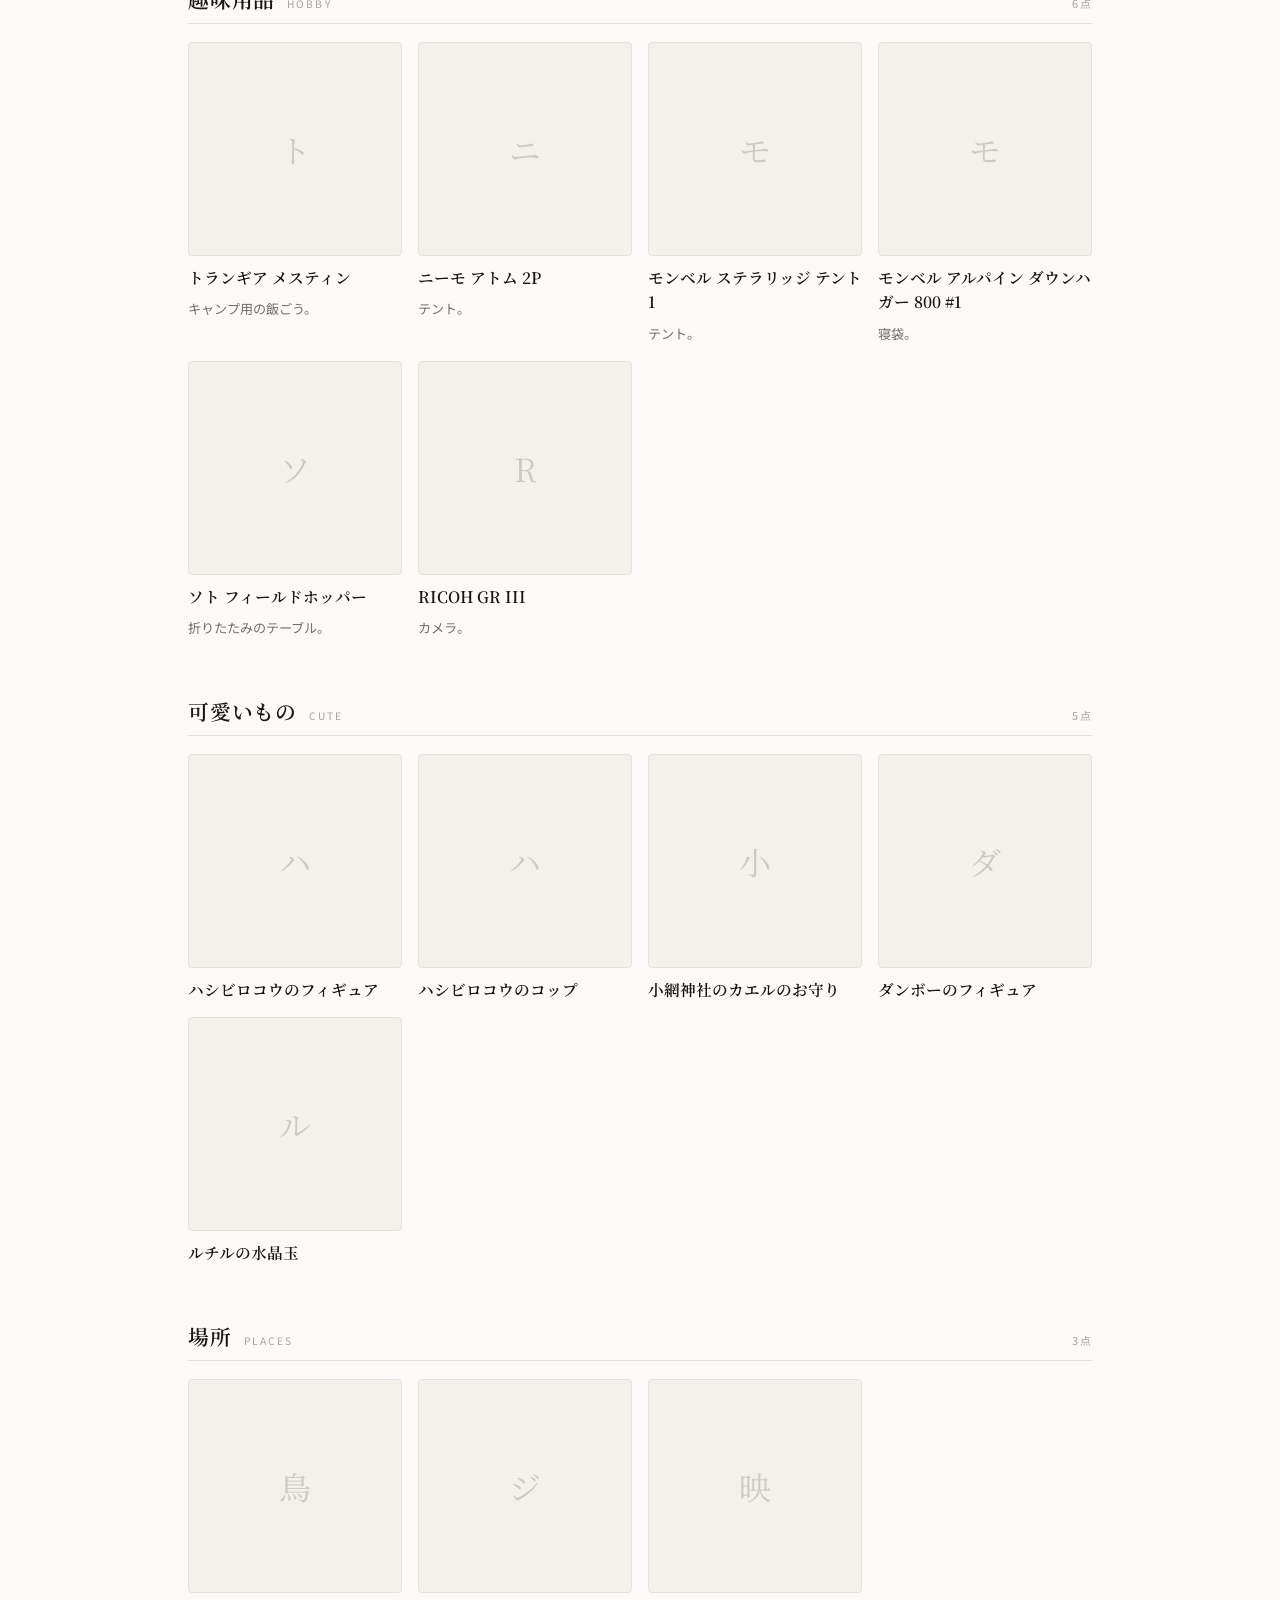
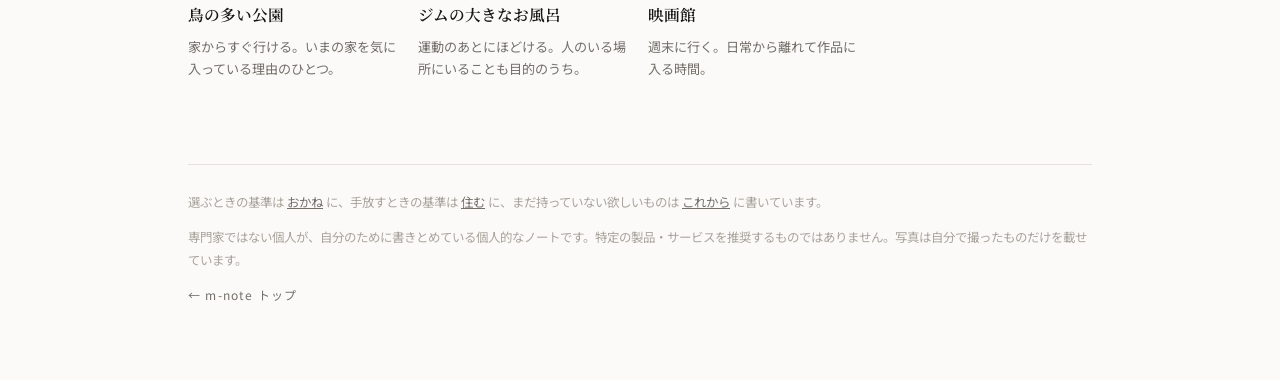
==== commit 3a13465a: "前置きを外してカテゴリー別のカタログに。写真の枠を追加 Co-Authored-By: Claude Opus 5 <noreply@anthropic.com>" ====
--- a/index.html
+++ b/index.html
@@ -4,7 +4,7 @@
 <meta charset="UTF-8">
 <meta name="viewport" content="width=device-width, initial-scale=1">
 <title>お気に入り｜まとめノート</title>
-<meta name="description" content="ときめくものと場所を並べていくノート。家電、家具、服、デジタルツール、サービス、趣味用品、可愛いもの、場所。安いものではなく、自分に合って気持ちよく使えるものを。">
+<meta name="description" content="ときめくものと、また行きたい場所。家電・家具・服・デジタルツール・サービス・趣味用品・可愛いもの・場所の、お気に入りの一覧。">
 <link rel="preconnect" href="https://fonts.googleapis.com">
 <link rel="preconnect" href="https://fonts.gstatic.com" crossorigin>
 <link href="https://fonts.googleapis.com/css2?family=Noto+Sans+JP:wght@400;500;700&family=Noto+Serif+JP:wght@500;600;700&display=swap" rel="stylesheet">
@@ -25,75 +25,49 @@
   }
   *{box-sizing:border-box}
   body{margin:0;background:var(--bg);color:var(--ink);font-family:"Noto Sans JP",system-ui,sans-serif;
-    font-size:16px;line-height:1.95;-webkit-font-smoothing:antialiased}
+    font-size:16px;line-height:1.9;-webkit-font-smoothing:antialiased}
   a{color:inherit}
-  .wrap{max-width:48rem;margin:0 auto;padding:0 16px}
+  .wrap{max-width:60rem;margin:0 auto;padding:0 16px}
   @media (min-width:640px){.wrap{padding:0 28px}}
 
   .top{padding:24px 0 0}
   .back{font-size:.75rem;letter-spacing:.1em;color:var(--muted);text-decoration:none}
   .back:hover{color:var(--ink)}
 
-  header.hero{padding:72px 0 24px}
+  header.hero{padding:64px 0 10px}
   .eyebrow{font-size:.7rem;letter-spacing:.24em;color:var(--accent);margin:0 0 14px}
   h1{font-family:"Noto Serif JP",serif;font-weight:600;font-size:clamp(2rem,6vw,2.8rem);line-height:1.4;margin:0 0 6px;letter-spacing:.04em}
-  .mn-tagline{font-family:"Noto Serif JP",serif;font-weight:500;font-size:clamp(1.05rem,2.6vw,1.4rem);line-height:1.75;letter-spacing:.02em;margin:.1em 0 1.1em;opacity:.85}
-  .lead{color:var(--muted);margin:0;max-width:34em}
+  .mn-tagline{font-family:"Noto Serif JP",serif;font-weight:500;font-size:clamp(1.05rem,2.6vw,1.35rem);line-height:1.75;letter-spacing:.02em;margin:.1em 0 0;opacity:.85}
 
-  .toc{list-style:none;margin:30px 0 0;padding:18px 0 0;display:flex;flex-wrap:wrap;gap:8px 18px;
+  .toc{list-style:none;margin:28px 0 0;padding:16px 0 0;display:flex;flex-wrap:wrap;gap:8px 16px;
     border-top:1px solid var(--line)}
   .toc a{font-size:.8rem;color:var(--muted);text-decoration:none}
   .toc a:hover{color:var(--accent)}
 
-  section{padding:56px 0 0}
-  .sec-n{display:block;font-size:.66rem;letter-spacing:.2em;color:var(--faint);margin-bottom:8px}
-  h2{font-family:"Noto Serif JP",serif;font-weight:600;font-size:1.3rem;letter-spacing:.04em;margin:0 0 6px}
-  h3{font-family:"Noto Serif JP",serif;font-weight:600;font-size:1rem;margin:28px 0 6px}
-  .pull{font-family:"Noto Serif JP",serif;font-weight:500;font-size:1.05rem;line-height:1.8;margin:.2em 0 1em;opacity:.85}
-  .note{color:var(--faint);font-size:.82rem;margin:0 0 22px}
-  p{margin:0 0 14px}
+  section{padding:52px 0 0}
+  .cat-h{display:flex;align-items:baseline;gap:12px;margin:0 0 4px}
+  .cat-h h2{font-family:"Noto Serif JP",serif;font-weight:600;font-size:1.3rem;letter-spacing:.04em;margin:0}
+  .cat-h .en{font-size:.64rem;letter-spacing:.2em;color:var(--faint)}
+  .cat-h .n{margin-left:auto;font-size:.68rem;letter-spacing:.12em;color:var(--faint)}
+  .cat-rule{height:1px;background:var(--line);margin:0 0 18px}
 
-  .points{list-style:none;margin:18px 0 0;padding:0;display:grid;gap:10px}
-  .points li{padding:14px 18px;background:var(--card);border-radius:3px;font-size:.95rem}
-  .points b{display:block;font-family:"Noto Serif JP",serif;font-weight:600;margin-bottom:2px}
-  .points span{color:var(--muted);font-size:.9rem}
+  .grid{display:grid;grid-template-columns:repeat(2,1fr);gap:16px}
+  @media (min-width:560px){.grid{grid-template-columns:repeat(3,1fr)}}
+  @media (min-width:860px){.grid{grid-template-columns:repeat(4,1fr)}}
 
-  .two{display:grid;grid-template-columns:1fr;gap:12px;margin:18px 0 0}
-  @media (min-width:640px){.two{grid-template-columns:1fr 1fr}}
-  .two div{padding:16px 18px;border:1px solid var(--line);border-radius:3px}
-  .two b{display:block;font-size:.66rem;letter-spacing:.2em;color:var(--accent);margin-bottom:8px}
-  .two ul{margin:0;padding-left:1.1em;font-size:.9rem;color:var(--muted)}
-  .two li{margin:0 0 5px}
+  .card{display:flex;flex-direction:column;gap:9px}
+  .shot{position:relative;aspect-ratio:1/1;border-radius:4px;overflow:hidden;background:var(--card);
+    border:1px solid var(--line)}
+  .shot img{width:100%;height:100%;object-fit:cover;display:block}
+  .shot .ph{position:absolute;inset:0;display:flex;align-items:center;justify-content:center;
+    font-family:"Noto Serif JP",serif;font-size:2rem;color:var(--faint);opacity:.5;user-select:none}
+  .card b{font-family:"Noto Serif JP",serif;font-weight:600;font-size:.98rem;line-height:1.55}
+  .card span{font-size:.82rem;color:var(--muted);line-height:1.7}
+  .empty{color:var(--faint);font-size:.86rem;margin:0}
 
-  .flow{display:flex;flex-wrap:wrap;align-items:center;gap:8px;margin:20px 0 0;font-size:.86rem;color:var(--muted)}
-  .flow span{padding:7px 13px;background:var(--card);border-radius:3px}
-  .flow i{font-style:normal;color:var(--faint)}
-  .flow .key{color:var(--ink);box-shadow:inset 0 0 0 1px var(--accent)}
-
-  .todo{margin:16px 0 0;padding:16px 18px;border:1px dashed var(--line);border-radius:3px;
-    color:var(--faint);font-size:.86rem;line-height:1.85}
-  .todo b{display:block;font-size:.66rem;letter-spacing:.2em;color:var(--accent);margin-bottom:6px;font-weight:700}
-
-  .open ul{margin:14px 0 0;padding-left:1.2em;color:var(--muted);font-size:.92rem}
-  .open li{margin:0 0 7px}
-
-  .src{display:grid;border-top:1px solid var(--line);margin-top:12px}
-  .src a{display:flex;justify-content:space-between;align-items:baseline;gap:14px;
-    padding:14px 4px;border-bottom:1px solid var(--line);text-decoration:none;font-size:.92rem}
-  .src a:hover{color:var(--accent)}
-  .src small{color:var(--faint);font-size:.76rem;letter-spacing:.06em;white-space:nowrap}
-
-  .tl{margin-top:18px;font-size:.9rem;color:var(--muted)}
-  .tl a{color:var(--accent)}
-
-  footer{margin:88px 0 0;padding:28px 0 64px;border-top:1px solid var(--line)}
+  footer{margin:84px 0 0;padding:26px 0 60px;border-top:1px solid var(--line)}
   footer p{font-size:.78rem;color:var(--faint);line-height:1.85;margin:0 0 12px}
-
-  .chips{list-style:none;margin:16px 0 0;padding:0;display:flex;flex-wrap:wrap;gap:10px}
-  .chips li{padding:9px 18px;background:var(--card);border:1px solid var(--line);border-radius:999px;
-    font-family:"Noto Serif JP",serif;font-weight:600;font-size:.98rem}
-  .empty{color:var(--faint);font-size:.86rem;margin:14px 0 0}
-  .cat-lead{color:var(--muted);font-size:.9rem;margin:0}
+  footer a{color:var(--muted)}
 </style>
 </head>
 <body>
@@ -104,10 +78,7 @@
     <p class="eyebrow">FAVORITES</p>
     <h1>お気に入り</h1>
     <p class="mn-tagline">ときめくものと、また行きたい場所。</p>
-    <p class="lead">いま手元にあって、気に入っているものを並べていくページです。持ち物の自慢ではなく、何にときめいたかの記録。増えたら足し、ときめかなくなったら外します。</p>
     <ul class="toc">
-      <li><a href="#about">このページについて</a></li>
-      <li><a href="#rule">選ぶときの基準</a></li>
       <li><a href="#appliances">家電</a></li>
       <li><a href="#furniture">家具</a></li>
       <li><a href="#apparel">服</a></li>
@@ -116,132 +87,76 @@
       <li><a href="#hobby">趣味用品</a></li>
       <li><a href="#cute">可愛いもの</a></li>
       <li><a href="#places">場所</a></li>
-      <li><a href="#use">使い切る</a></li>
     </ul>
   </header>
 
-  <section id="about">
-    <span class="sec-n">01 / ABOUT</span>
-    <h2>このページについて</h2>
-    <p>ここは<strong>並べるための場所</strong>です。なぜそれを選ぶのかという考え方は、それぞれのノートに書いています ― 家電と整理整頓は <a href="../home/">住む</a>、服の基準は <a href="../clothes/">着る</a>、お金との距離は <a href="../money/">おかね</a>、体のための道具は <a href="../health-habits/">健康</a>。</p>
-    <p>このページには<strong>現物だけ</strong>を置きます。考え方は各ノート、実際に手元にあるものはここ。そう分けると、どちらも短く保てます。</p>
-    <p class="muted">まだ手に入れていない、欲しいものは <a href="../joy/">これから</a> に書いています。ここにあるのは、すでに持っているものだけです。</p>
-  </section>
-
-  <section id="rule">
-    <span class="sec-n">02 / RULE</span>
-    <h2>選ぶときの基準</h2>
-    <p class="pull">何回使ったかではなく、それによって何ができるようになったか。</p>
-    <ul class="points">
-      <li><b>安さで選ばない</b><span>値段ではなく、自分に合っていて気持ちよく使えるかどうか。良いものを少し持つほうが満足度に効く。</span></li>
-      <li><b>価値は回数で測らない</b><span>「何回使ったか」ではなく「それによって何ができるようになったか」で見る。</span></li>
-      <li><b>ときめきと必要性は、別のもの</b><span>ときめくかどうかは分かりやすい基準だが、それだけでは足りない。楽しくなくても必要なものがある。</span></li>
-      <li><b>選ぶ負担が減ることも価値</b><span>自分に合うものを人に選んでもらえば、選ぶ手間そのものが減る。それも満足度の一部。</span></li>
-      <li><b>買ったら、ひとつ手放す</b><span>総量を変えないと決めておけば、増やすことを我慢しなくて済む（<a href="../home/#order">住む</a>）。</span></li>
-    </ul>
-  </section>
-
   <section id="appliances">
-    <span class="sec-n">03 / APPLIANCES</span>
-    <h2>家電</h2>
-    <p class="cat-lead">暮らしの手間を引き受けてくれるもの。</p>
-    <div data-list="appliances"><p class="empty">読み込み中…</p></div>
+    <div class="cat-h"><h2>家電</h2><span class="en">APPLIANCES</span><span class="n" data-count="appliances"></span></div>
+    <div class="cat-rule"></div>
+    <div class="grid" data-list="appliances"><p class="empty">読み込み中…</p></div>
   </section>
   <section id="furniture">
-    <span class="sec-n">04 / FURNITURE</span>
-    <h2>家具</h2>
-    <p class="cat-lead">長く触れるものほど、効いてくる。</p>
-    <div data-list="furniture"><p class="empty">読み込み中…</p></div>
+    <div class="cat-h"><h2>家具</h2><span class="en">FURNITURE</span><span class="n" data-count="furniture"></span></div>
+    <div class="cat-rule"></div>
+    <div class="grid" data-list="furniture"><p class="empty">読み込み中…</p></div>
   </section>
   <section id="apparel">
-    <span class="sec-n">05 / APPAREL</span>
-    <h2>服</h2>
-    <p class="cat-lead">肌ざわりで選んだもの。</p>
-    <div data-list="apparel"><p class="empty">読み込み中…</p></div>
+    <div class="cat-h"><h2>服</h2><span class="en">APPAREL</span><span class="n" data-count="apparel"></span></div>
+    <div class="cat-rule"></div>
+    <div class="grid" data-list="apparel"><p class="empty">読み込み中…</p></div>
   </section>
   <section id="digital">
-    <span class="sec-n">06 / DIGITAL</span>
-    <h2>デジタルツール</h2>
-    <p class="cat-lead">考えることと作ることの土台。</p>
-    <div data-list="digital"><p class="empty">読み込み中…</p></div>
+    <div class="cat-h"><h2>デジタルツール</h2><span class="en">DIGITAL</span><span class="n" data-count="digital"></span></div>
+    <div class="cat-rule"></div>
+    <div class="grid" data-list="digital"><p class="empty">読み込み中…</p></div>
   </section>
   <section id="services">
-    <span class="sec-n">07 / SERVICES</span>
-    <h2>サービス</h2>
-    <p class="cat-lead">毎月払っているもの。道具箱として見る。</p>
-    <div data-list="services"><p class="empty">読み込み中…</p></div>
+    <div class="cat-h"><h2>サービス</h2><span class="en">SERVICES</span><span class="n" data-count="services"></span></div>
+    <div class="cat-rule"></div>
+    <div class="grid" data-list="services"><p class="empty">読み込み中…</p></div>
   </section>
   <section id="hobby">
-    <span class="sec-n">08 / HOBBY</span>
-    <h2>趣味用品</h2>
-    <p class="cat-lead">なくても困らないが、あると世界が広がるもの。いまのところキャンプとカメラ。</p>
-    <div data-list="hobby"><p class="empty">読み込み中…</p></div>
+    <div class="cat-h"><h2>趣味用品</h2><span class="en">HOBBY</span><span class="n" data-count="hobby"></span></div>
+    <div class="cat-rule"></div>
+    <div class="grid" data-list="hobby"><p class="empty">読み込み中…</p></div>
   </section>
   <section id="cute">
-    <span class="sec-n">09 / CUTE</span>
-    <h2>可愛いもの</h2>
-    <p class="cat-lead">役に立たなくていい。見ていて心が動くもの。選ぶ基準は、直感。</p>
-    <div data-list="cute" data-style="chips"><p class="empty">読み込み中…</p></div>
-    <p class="muted" style="margin-top:20px">直感で選んでいるつもりでしたが、並べてみると二つ共通点がありました。ひとつは<strong>どれも手のひらに載る大きさ</strong>だということ。もうひとつは<strong>ハシビロコウが二度出てくる</strong>ことです。<a href="#places">場所</a>でも鳥の多い公園を挙げているので、鳥に反応しているのかもしれません。</p>
-    <p class="muted">服で「<a href="../clothes/#have">肌ざわり</a>」が軸だと分かったときと同じで、直感にも型があるようです。ただ、ここは言葉にしすぎないほうがいいとも思っています。理由が説明できるものだけを選ぶようになったら、たぶん面白くない。</p>
+    <div class="cat-h"><h2>可愛いもの</h2><span class="en">CUTE</span><span class="n" data-count="cute"></span></div>
+    <div class="cat-rule"></div>
+    <div class="grid" data-list="cute"><p class="empty">読み込み中…</p></div>
   </section>
   <section id="places">
-    <span class="sec-n">10 / PLACES</span>
-    <h2>場所</h2>
-    <p class="cat-lead">また行きたくなる場所。遠出ではなく、暮らしの範囲で。</p>
-    <div data-list="places"><p class="empty">読み込み中…</p></div>
-  </section>
-
-  <section id="use">
-    <span class="sec-n">11 / USE</span>
-    <h2>使い切る</h2>
-    <p class="pull">問題は契約しているサービスの多さではなく、価値を引き出せていないことだった。</p>
-    <p>サブスクを使いこなせていない気がしていたとき、最初は不要なものを解約する方向で考えていました。でもやりたいのは「減らす」ことではなく「<strong>有効活用する</strong>」ことでした。しかも「使いこなせていない」の前に、<strong>そもそも何ができるのか把握していない</strong>という段階がありました。</p>
-    <p>サブスクを「毎月出ていくお金」ではなく「<strong>生産性を高める道具箱</strong>」として捉え直すと、見え方が変わります。それぞれに役割を持たせ、単独ではなく組み合わせる。</p>
-    <div class="flow"><span>情報収集</span><i>→</i><span>思考</span><i>→</i><span>制作</span><i>→</i><span class="key">知識の蓄積</span></div>
-    <p>いま当てはまっているのは動画配信です。3つ契約して、よく観ているのは2つ。残りは観る習慣になっていません。<strong>解約するか、役割を決めて使うか。</strong>どちらかを選べていない状態が、いちばん価値を落としています。</p>
-  </section>
-
-  <section id="open" class="open">
-    <span class="sec-n">12 / OPEN</span>
-    <h2>このノートで、まだ確かめていないこと</h2>
-    <ul>
-      <li>観る習慣になっていない配信サービスを、役割を決めて使うのか、やめるのか</li>
-      <li>「何ができるようになったか」を、どうやって振り返るか</li>
-      <li>買ったらひとつ手放す、という運用をどこまで徹底できるか（<a href="../home/#order">住む</a> で決めた形）</li>
-      <li>ときめかないけれど必要なものを、どう扱うか</li>
-      <li>可愛いと感じるものに共通点があるのはなぜか。直感だと思っていたものに、型があるのか</li>
-      <li>ハシビロコウに二度惹かれているのは偶然か。鳥そのものが好きなのか</li>
-      <li>キャンプの道具は揃っているのに、行く回数は十分か</li>
-    </ul>
-  </section>
-
-  <section id="src">
-    <span class="sec-n">13 / SOURCE</span>
-    <h2>このノートの元になったつぶやき</h2>
-    <p class="note">日々の気づきを書きとめたものから、このページをまとめています。</p>
-    <nav class="src">
-      <a href="../musings/posts/p150.html">全部を同時に、やらなくてもいい<small>2026.10.13</small></a>
-      <a href="../musings/posts/p114.html">減らすのではなく、使い切る<small>2026.09.09</small></a>
-      <a href="../musings/posts/p112.html">統一ではなく、集約する<small>2026.09.07</small></a>
-    </nav>
+    <div class="cat-h"><h2>場所</h2><span class="en">PLACES</span><span class="n" data-count="places"></span></div>
+    <div class="cat-rule"></div>
+    <div class="grid" data-list="places"><p class="empty">読み込み中…</p></div>
   </section>
 
   <footer>
-    <p>専門家ではない個人が、自分のために書きとめている個人的なノートです。特定の製品・サービスを推奨するものではありません。</p>
+    <p>選ぶときの基準は <a href="../money/#spend">おかね</a> に、手放すときの基準は <a href="../home/#order">住む</a> に、まだ持っていない欲しいものは <a href="../joy/">これから</a> に書いています。</p>
+    <p>専門家ではない個人が、自分のために書きとめている個人的なノートです。特定の製品・サービスを推奨するものではありません。写真は自分で撮ったものだけを載せています。</p>
     <p><a class="back" href="../">← m-note トップ</a></p>
   </footer>
 </div>
 <script>
-// items.json の各カテゴリーを、対応する欄に並べる
+// items.json を読んで、カテゴリーごとにカードを並べる。
+// img があれば images/ の写真を出し、無ければ頭文字のプレースホルダーを出す。
 const esc = s => String(s ?? "").replace(/[&<>"]/g, c => ({"&":"&amp;","<":"&lt;",">":"&gt;",'"':"&quot;"}[c]));
+const card = it => {
+  const shot = it.img
+    ? `<div class="shot"><img src="${esc(it.img)}" alt="${esc(it.title)}" loading="lazy"></div>`
+    : `<div class="shot"><span class="ph">${esc([...String(it.title ?? "")][0] ?? "")}</span></div>`;
+  return `<div class="card">${shot}<b>${esc(it.title)}</b>${it.memo ? `<span>${esc(it.memo)}</span>` : ""}</div>`;
+};
 function render(data){
   document.querySelectorAll("[data-list]").forEach(box => {
     const list = data[box.dataset.list] || [];
-    if (!list.length) { box.innerHTML = `<p class="empty">まだありません。思いついたら足していく。</p>`; return; }
-    box.innerHTML = box.dataset.style === "chips"
-      ? `<ul class="chips">${list.map(it => `<li>${esc(it.title)}</li>`).join("")}</ul>`
-      : `<ul class="points">${list.map(it => `<li><b>${esc(it.title)}</b>${it.memo ? `<span>${esc(it.memo)}</span>` : ""}</li>`).join("")}</ul>`;
+    box.innerHTML = list.length
+      ? list.map(card).join("")
+      : `<p class="empty">まだありません。思いついたら足していく。</p>`;
+  });
+  document.querySelectorAll("[data-count]").forEach(el => {
+    const n = (data[el.dataset.count] || []).length;
+    el.textContent = n ? n + "点" : "";
   });
 }
 fetch("items.json").then(r => r.json()).then(render).catch(() => render({}));
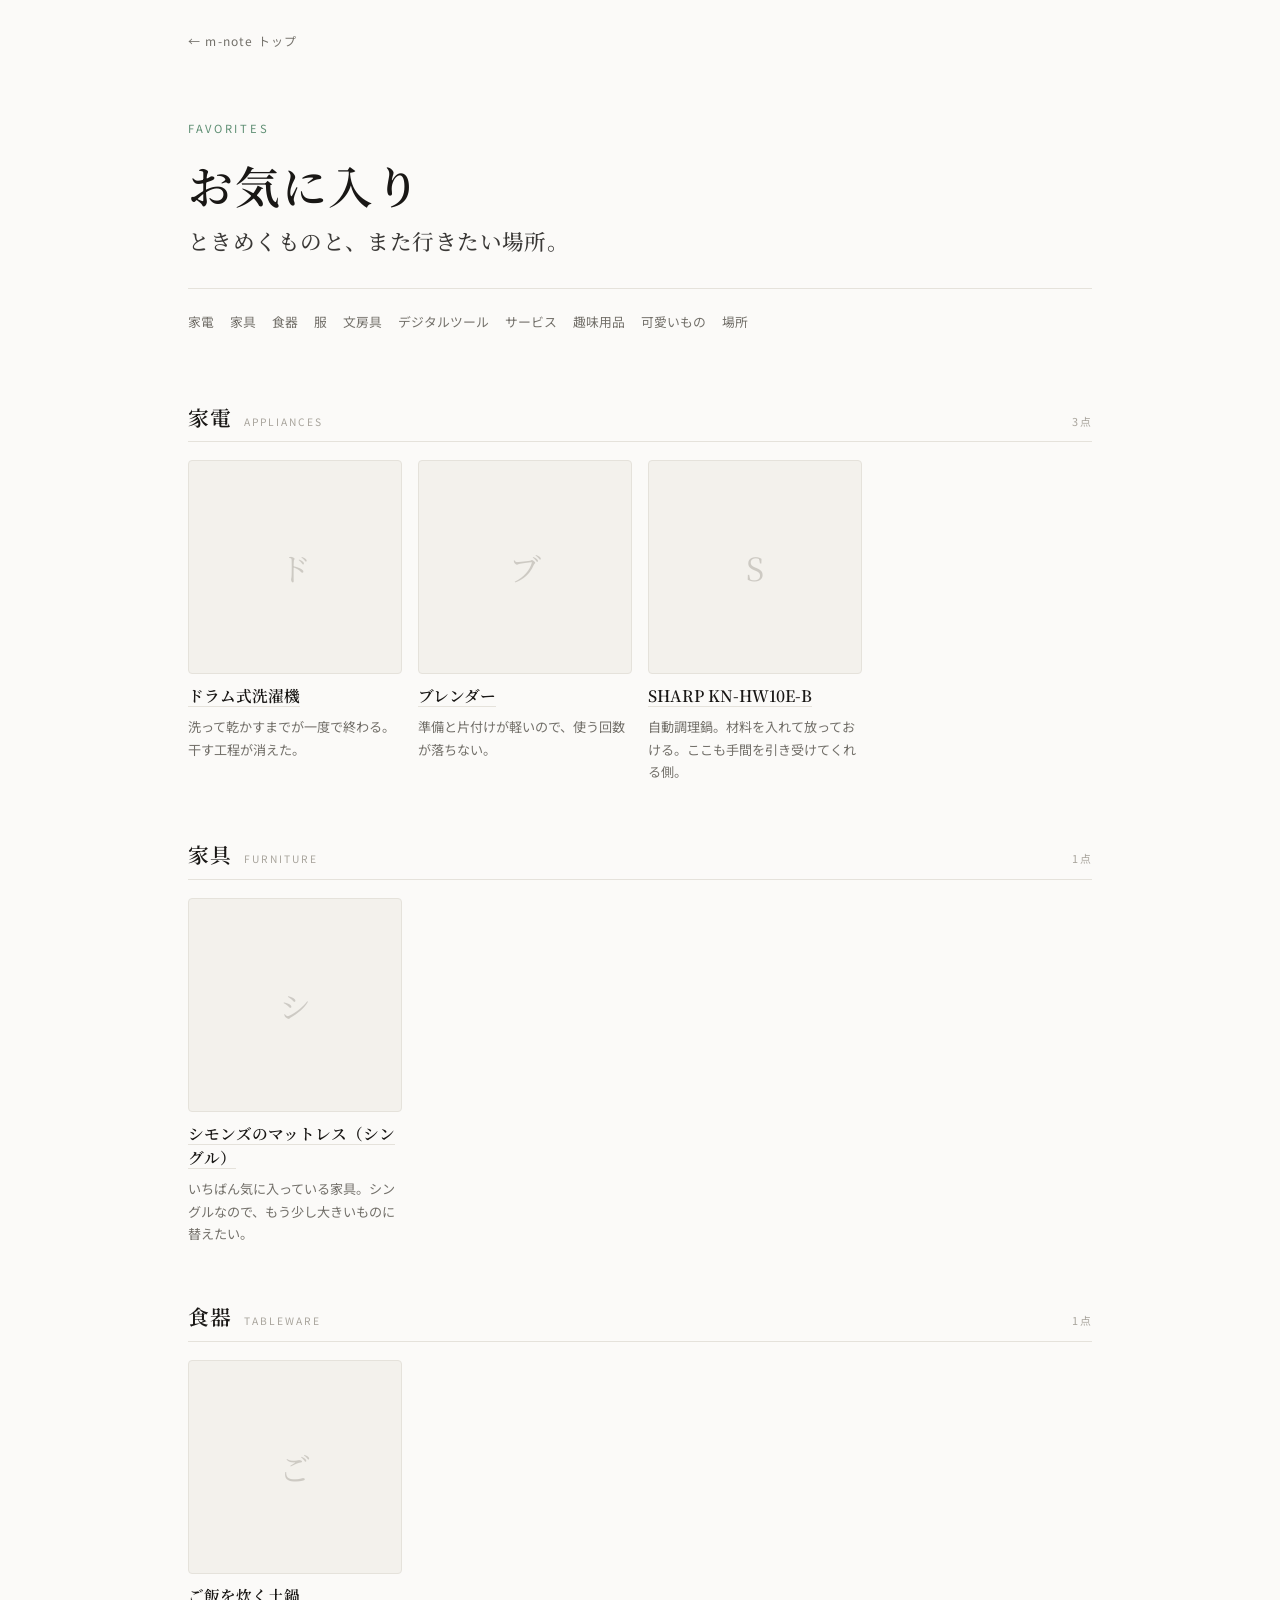
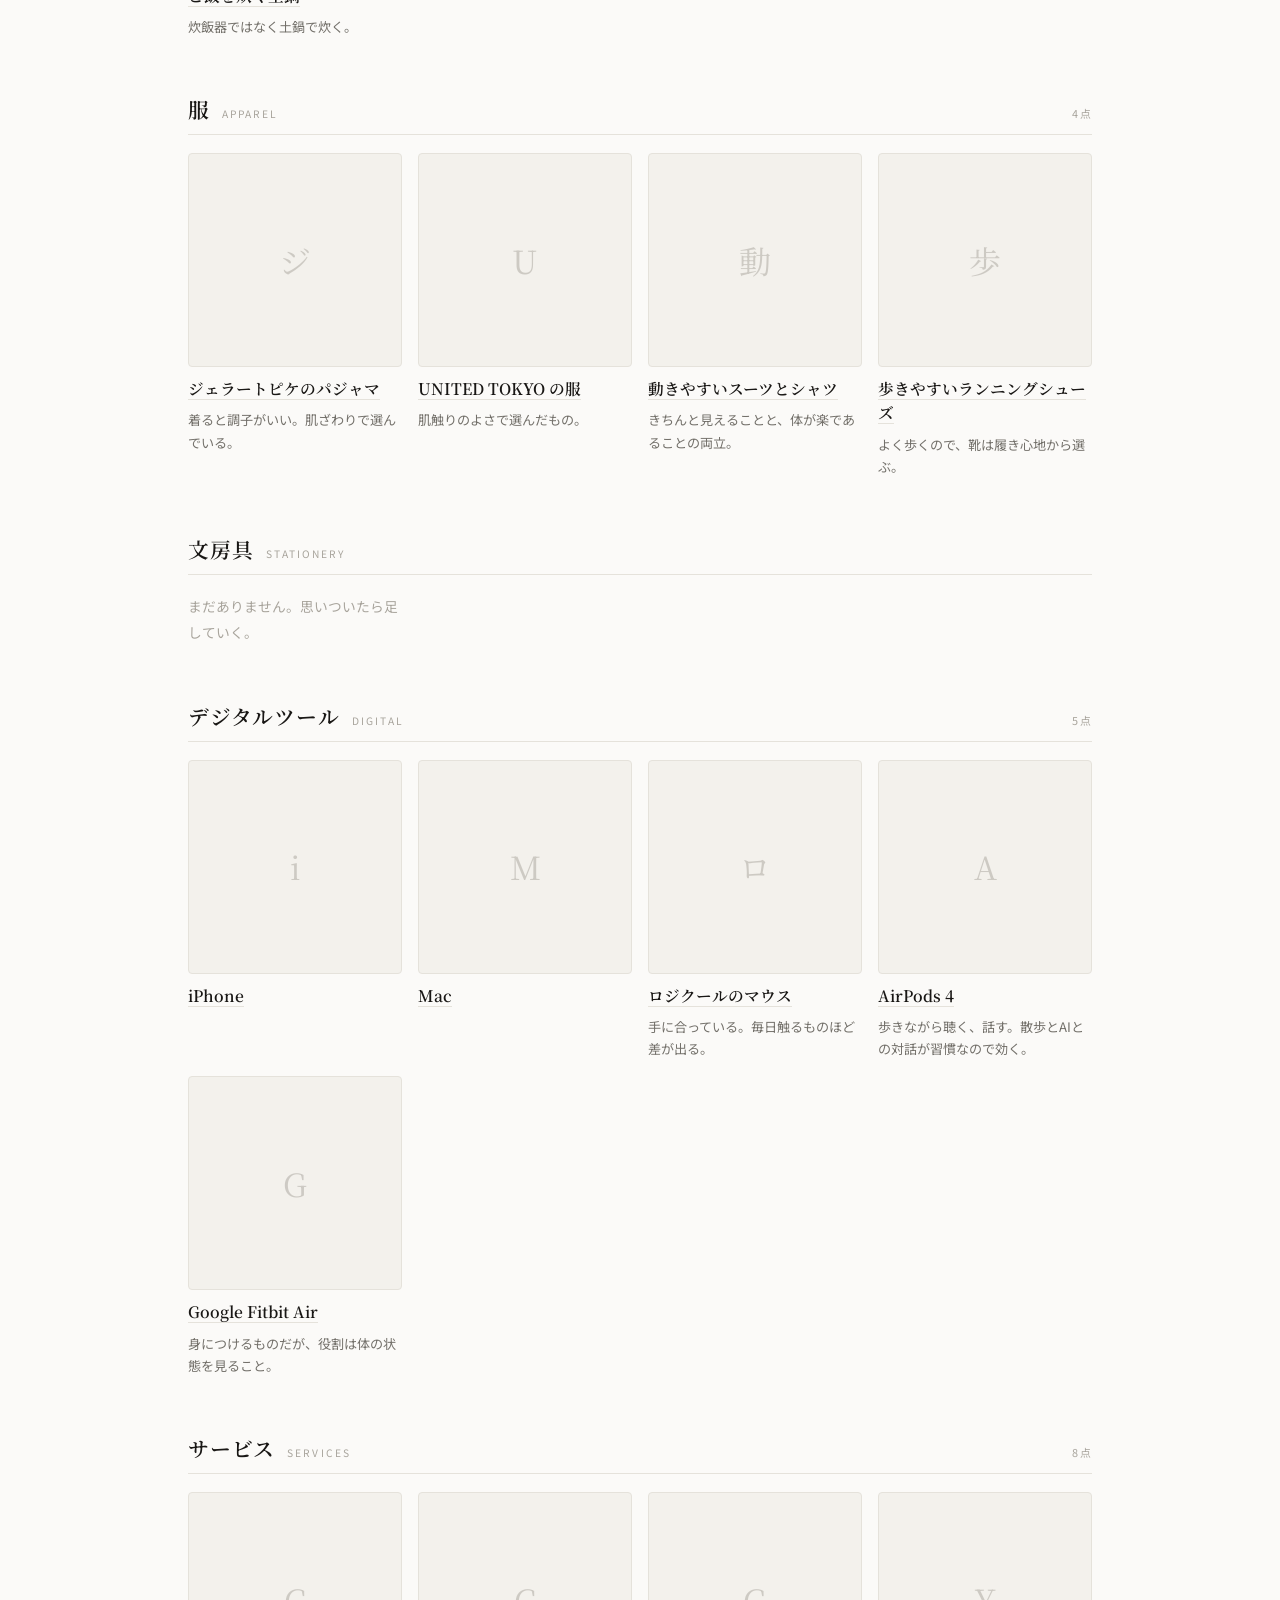
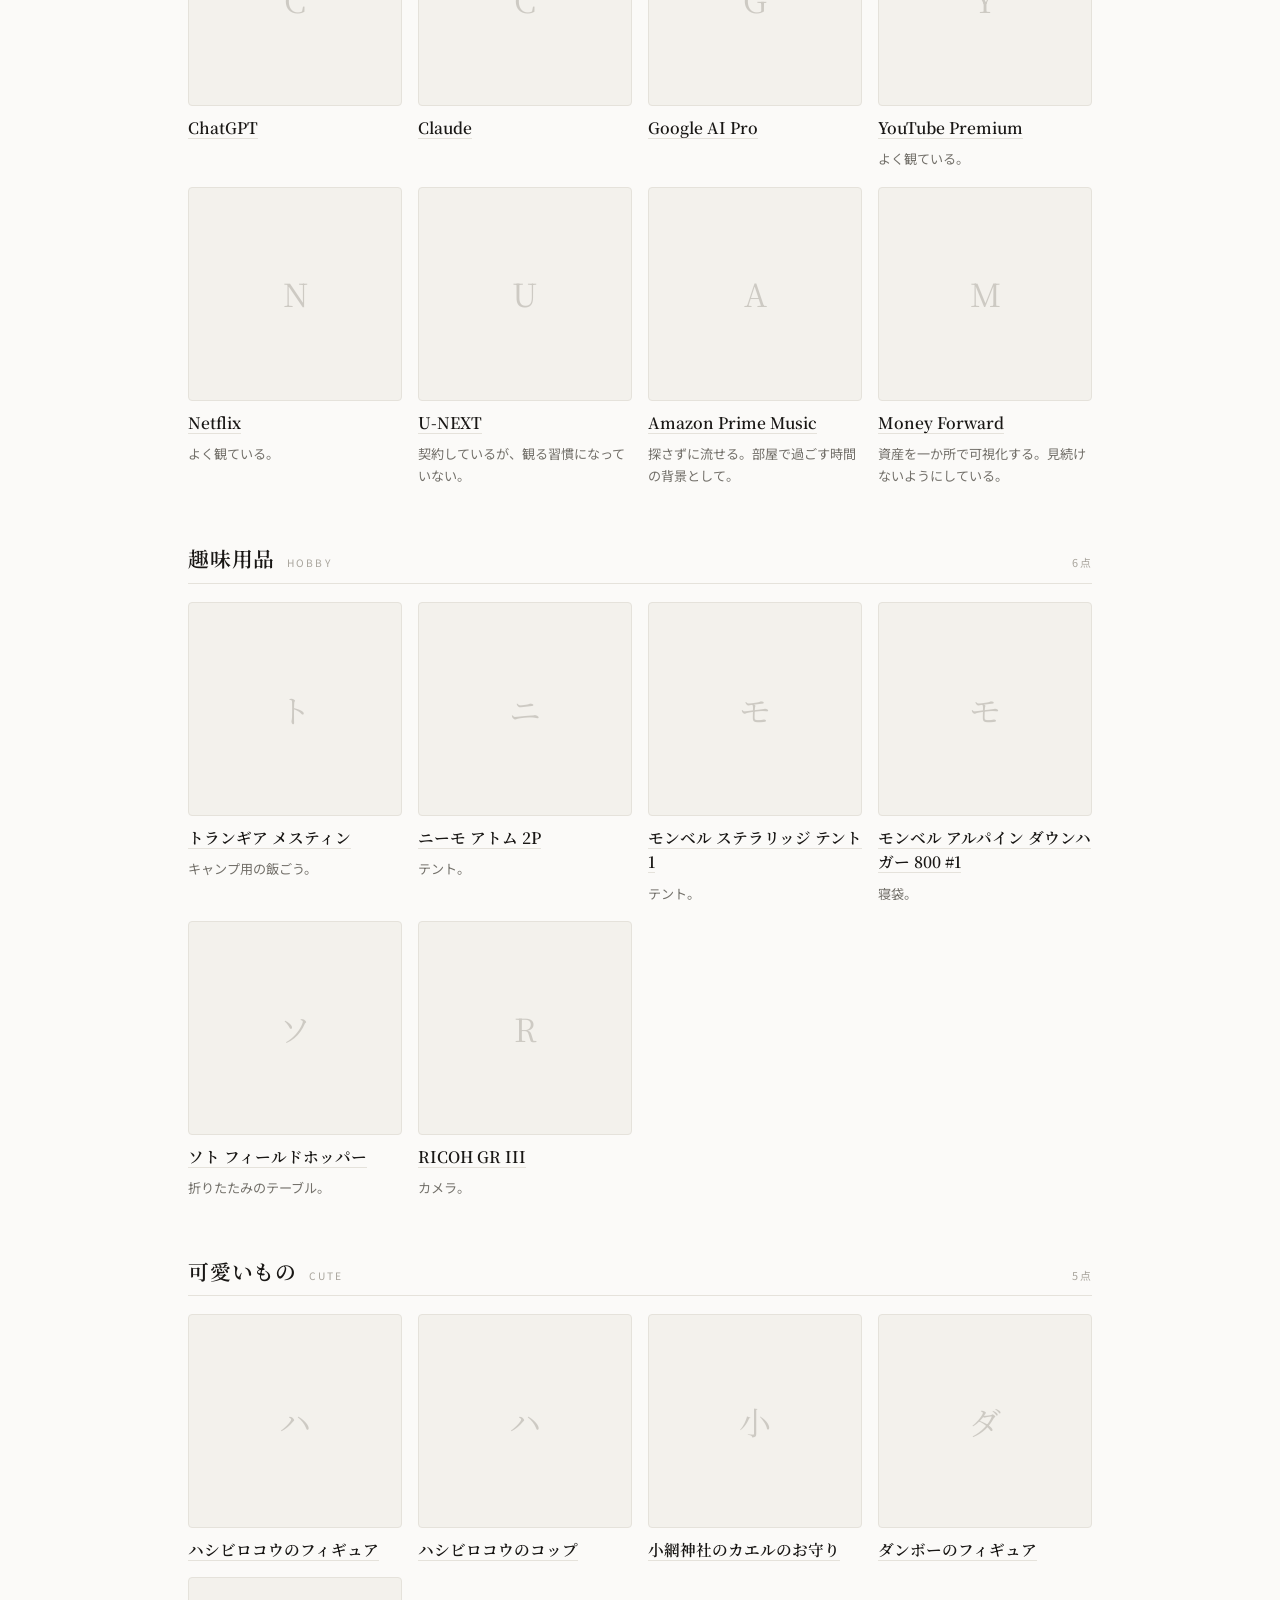
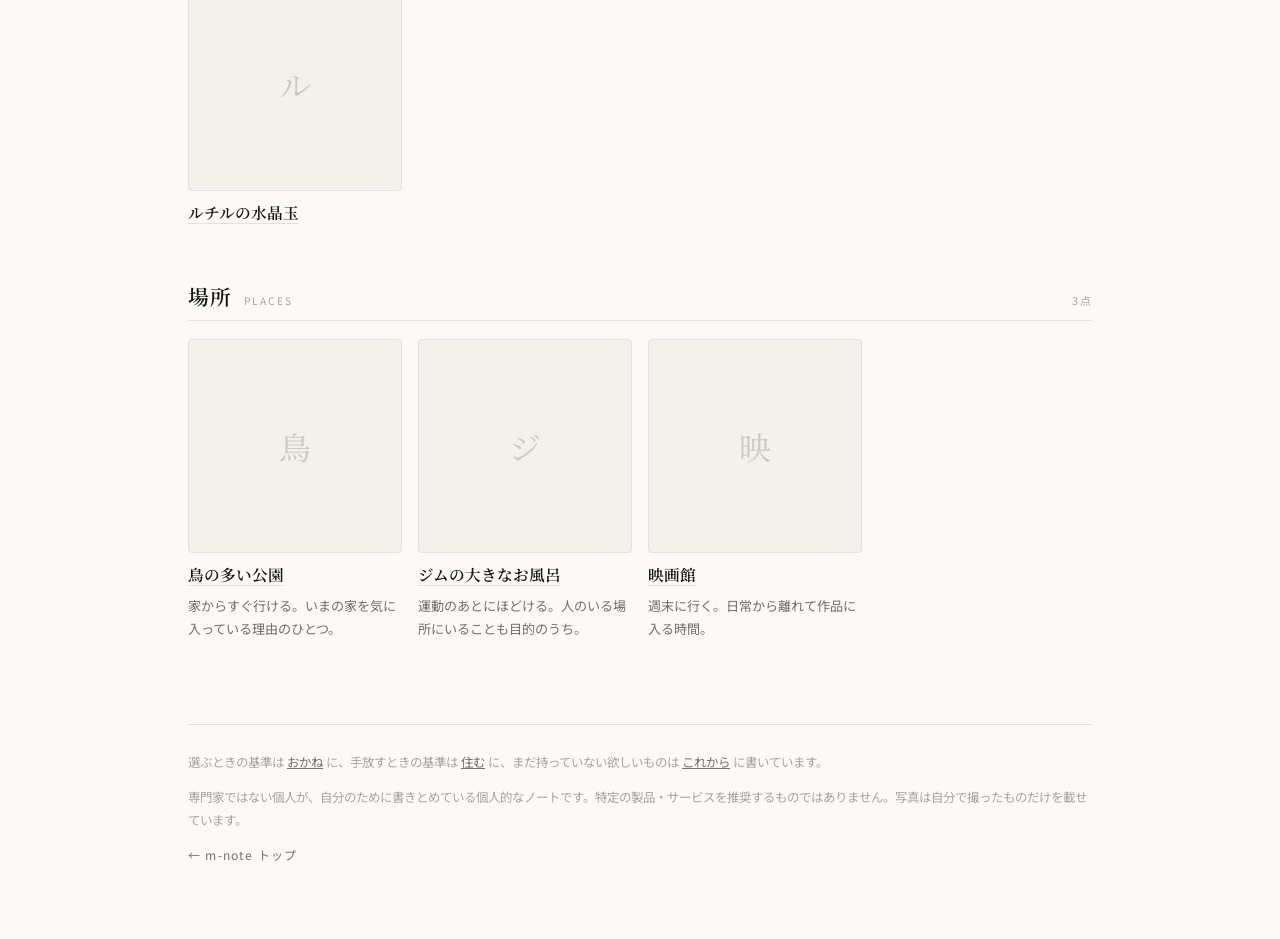
==== commit c2dce863: "食器と文房具を新設し、urlからの登録に対応 土鍋を食器に追加。スマートウォッチを Google Fitbit Air に。 url を書くとカードの名前が外部リンクになる（http/https のみ" ====
--- a/index.html
+++ b/index.html
@@ -62,6 +62,8 @@
   .shot .ph{position:absolute;inset:0;display:flex;align-items:center;justify-content:center;
     font-family:"Noto Serif JP",serif;font-size:2rem;color:var(--faint);opacity:.5;user-select:none}
   .card b{font-family:"Noto Serif JP",serif;font-weight:600;font-size:.98rem;line-height:1.55}
+  .card b a{text-decoration:none;border-bottom:1px solid var(--line)}
+  .card b a:hover{color:var(--accent);border-bottom-color:var(--accent)}
   .card span{font-size:.82rem;color:var(--muted);line-height:1.7}
   .empty{color:var(--faint);font-size:.86rem;margin:0}
 
@@ -81,7 +83,9 @@
     <ul class="toc">
       <li><a href="#appliances">家電</a></li>
       <li><a href="#furniture">家具</a></li>
+      <li><a href="#tableware">食器</a></li>
       <li><a href="#apparel">服</a></li>
+      <li><a href="#stationery">文房具</a></li>
       <li><a href="#digital">デジタルツール</a></li>
       <li><a href="#services">サービス</a></li>
       <li><a href="#hobby">趣味用品</a></li>
@@ -100,10 +104,20 @@
     <div class="cat-rule"></div>
     <div class="grid" data-list="furniture"><p class="empty">読み込み中…</p></div>
   </section>
+  <section id="tableware">
+    <div class="cat-h"><h2>食器</h2><span class="en">TABLEWARE</span><span class="n" data-count="tableware"></span></div>
+    <div class="cat-rule"></div>
+    <div class="grid" data-list="tableware"><p class="empty">読み込み中…</p></div>
+  </section>
   <section id="apparel">
     <div class="cat-h"><h2>服</h2><span class="en">APPAREL</span><span class="n" data-count="apparel"></span></div>
     <div class="cat-rule"></div>
     <div class="grid" data-list="apparel"><p class="empty">読み込み中…</p></div>
+  </section>
+  <section id="stationery">
+    <div class="cat-h"><h2>文房具</h2><span class="en">STATIONERY</span><span class="n" data-count="stationery"></span></div>
+    <div class="cat-rule"></div>
+    <div class="grid" data-list="stationery"><p class="empty">読み込み中…</p></div>
   </section>
   <section id="digital">
     <div class="cat-h"><h2>デジタルツール</h2><span class="en">DIGITAL</span><span class="n" data-count="digital"></span></div>
@@ -141,11 +155,21 @@
 // items.json を読んで、カテゴリーごとにカードを並べる。
 // img があれば images/ の写真を出し、無ければ頭文字のプレースホルダーを出す。
 const esc = s => String(s ?? "").replace(/[&<>"]/g, c => ({"&":"&amp;","<":"&lt;",">":"&gt;",'"':"&quot;"}[c]));
+// 外部リンクは http / https のものだけを出す
+const safeUrl = u => {
+  try { const x = new URL(String(u), location.href);
+        return (x.protocol === "http:" || x.protocol === "https:") ? x.href : ""; }
+  catch { return ""; }
+};
 const card = it => {
   const shot = it.img
     ? `<div class="shot"><img src="${esc(it.img)}" alt="${esc(it.title)}" loading="lazy"></div>`
     : `<div class="shot"><span class="ph">${esc([...String(it.title ?? "")][0] ?? "")}</span></div>`;
-  return `<div class="card">${shot}<b>${esc(it.title)}</b>${it.memo ? `<span>${esc(it.memo)}</span>` : ""}</div>`;
+  const u = safeUrl(it.url);
+  const name = u
+    ? `<b><a href="${esc(u)}" target="_blank" rel="noopener noreferrer">${esc(it.title)}</a></b>`
+    : `<b>${esc(it.title)}</b>`;
+  return `<div class="card">${shot}${name}${it.memo ? `<span>${esc(it.memo)}</span>` : ""}</div>`;
 };
 function render(data){
   document.querySelectorAll("[data-list]").forEach(box => {
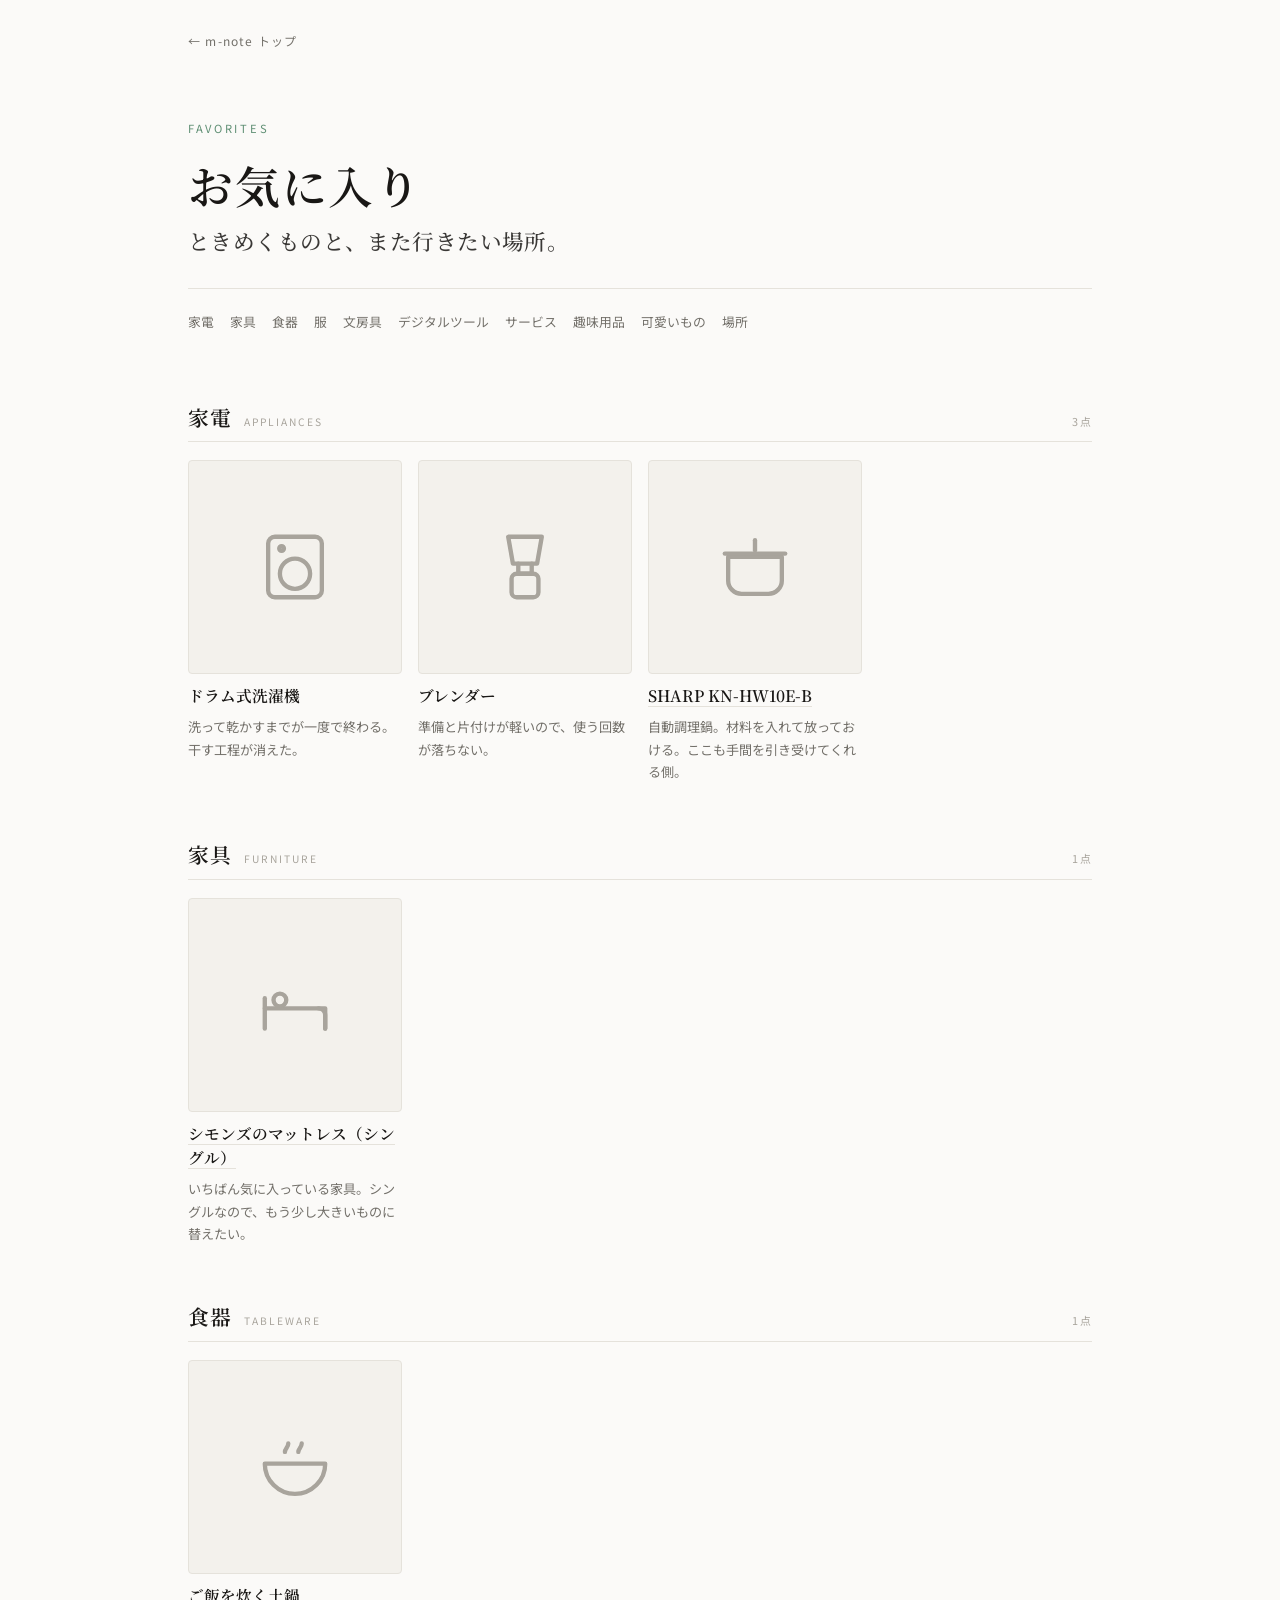
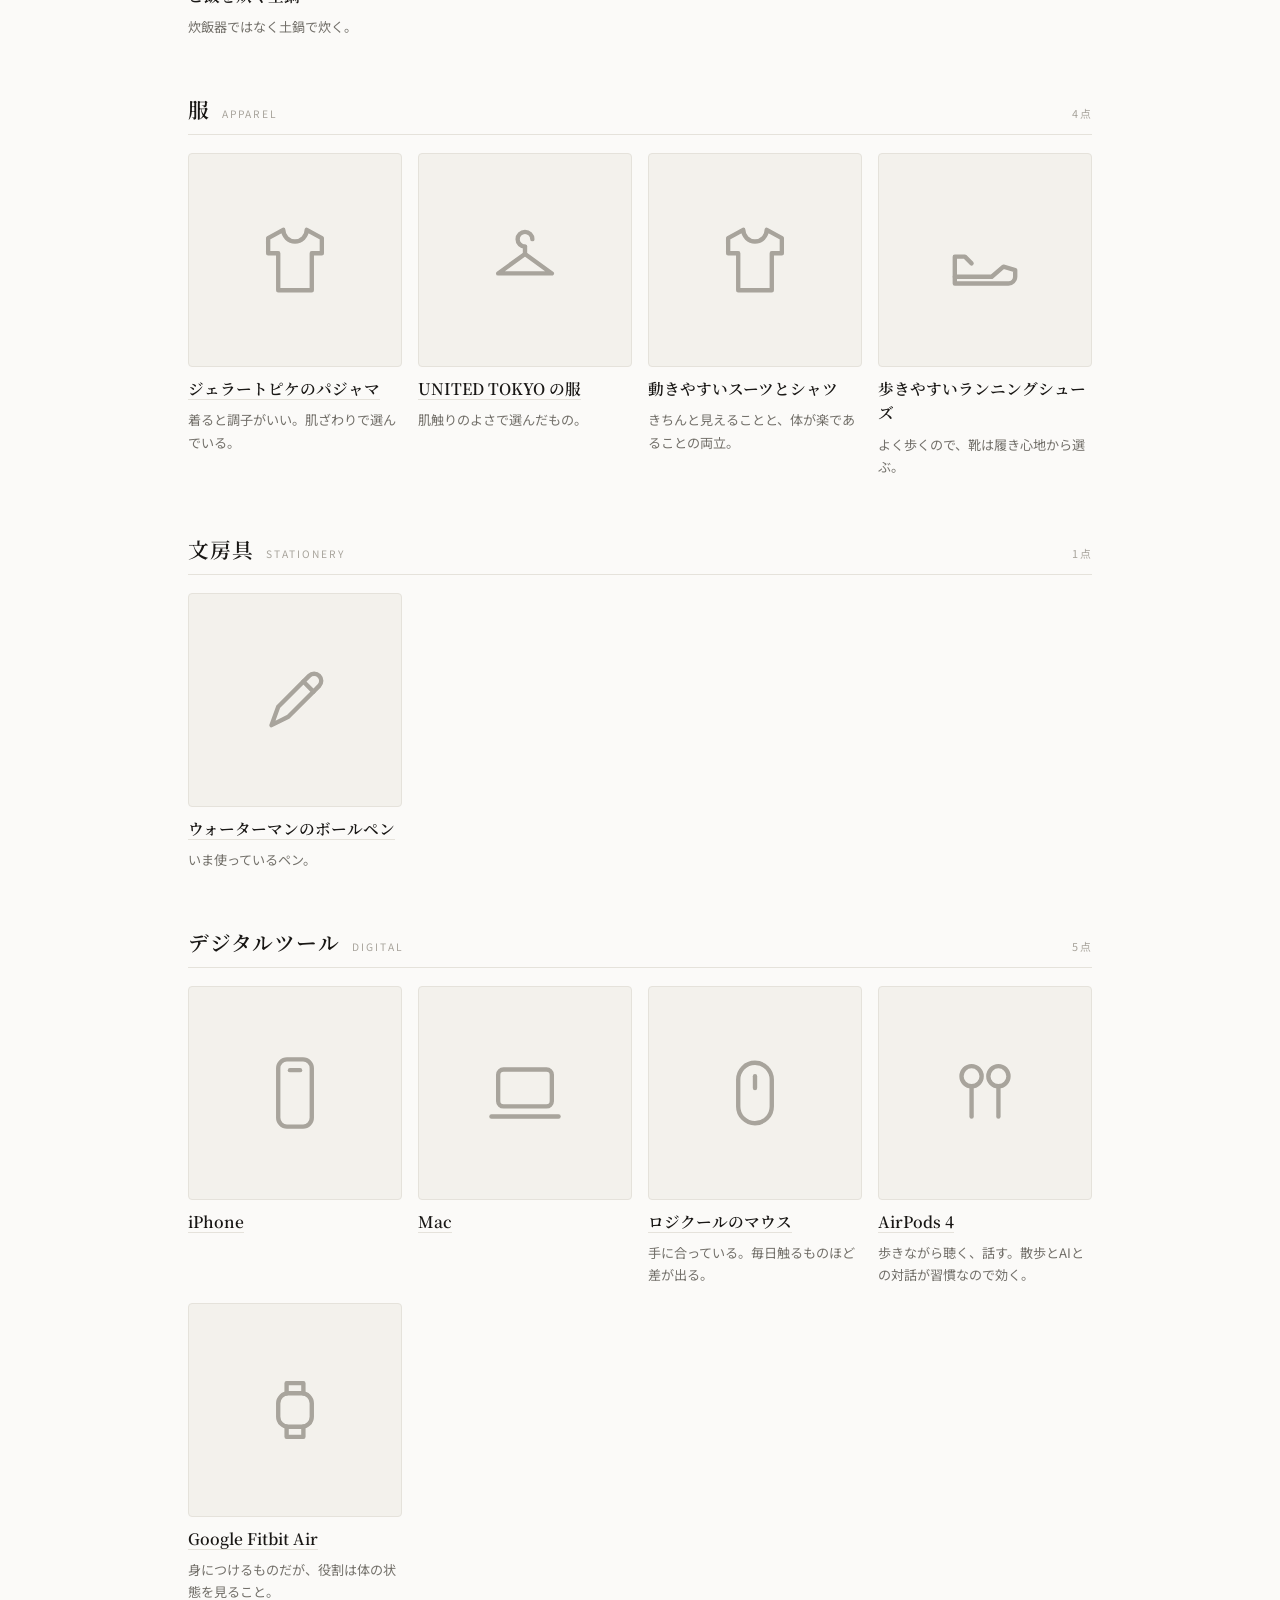
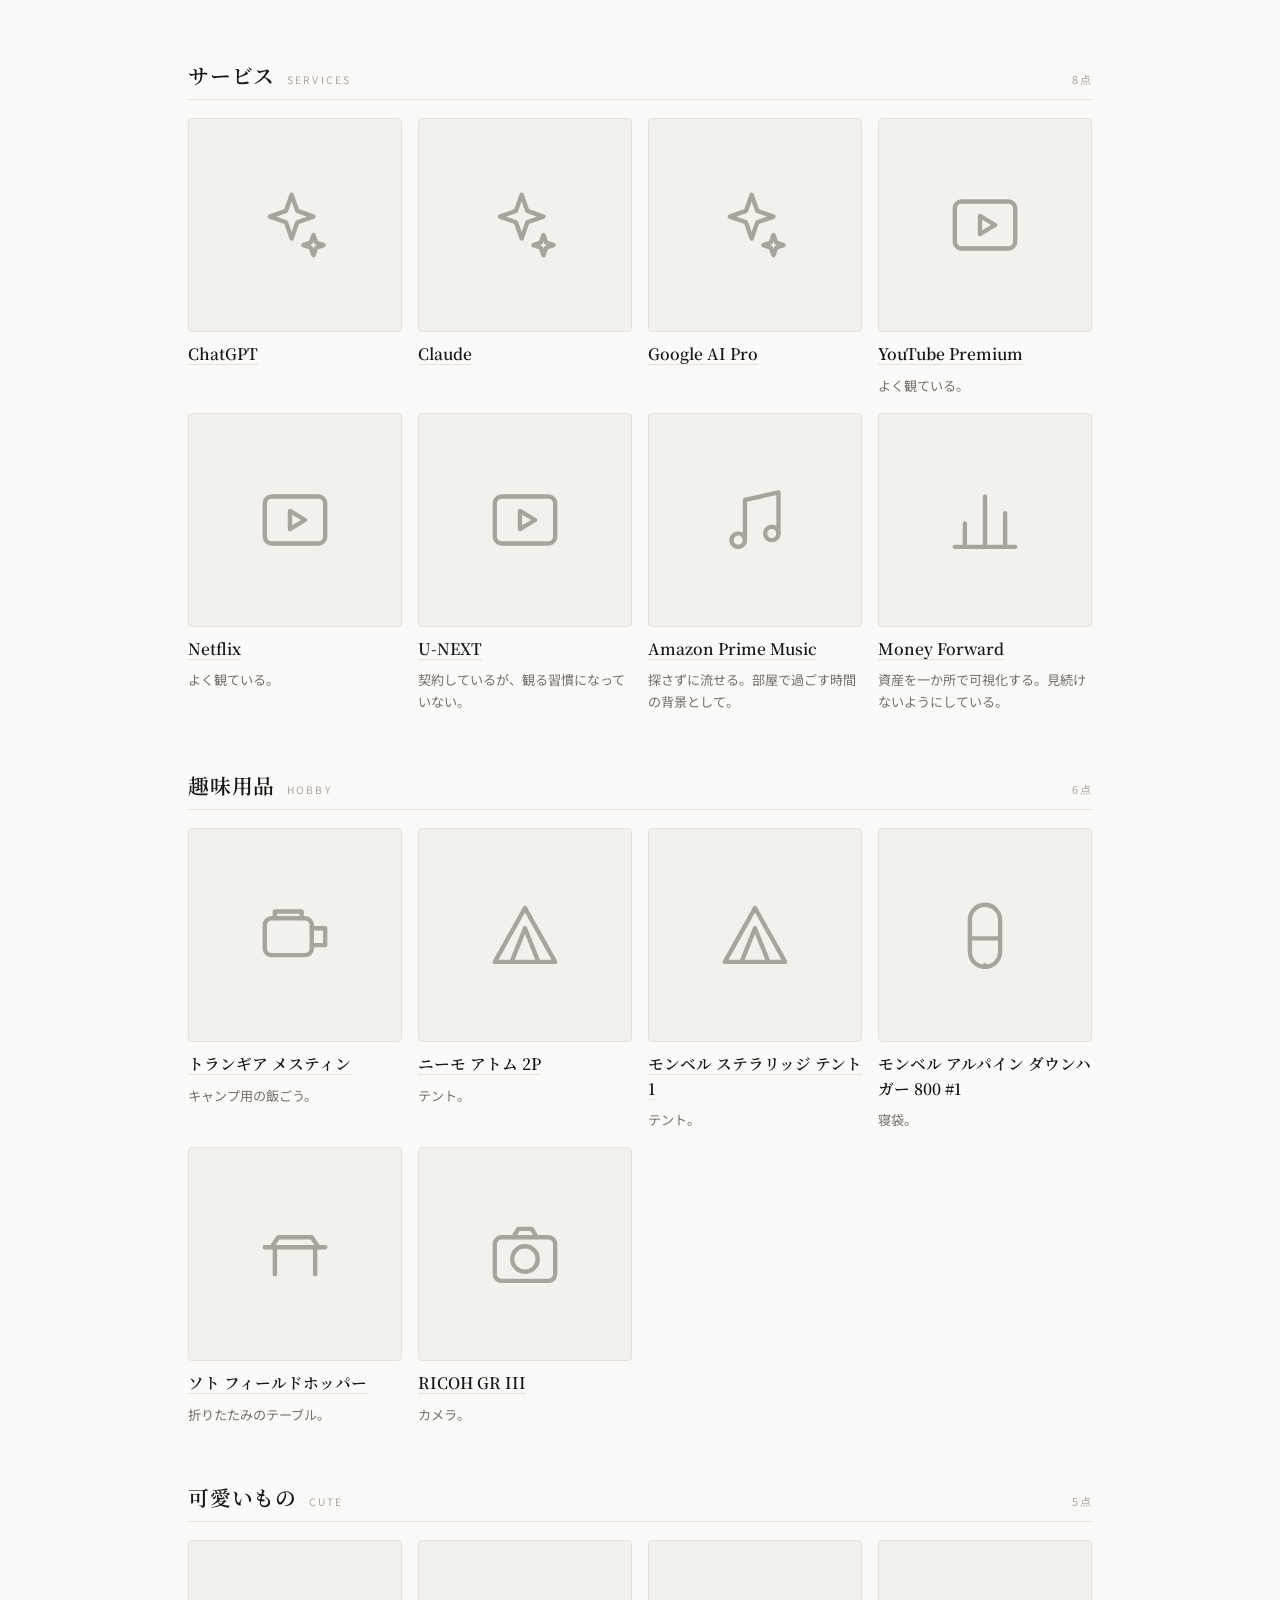
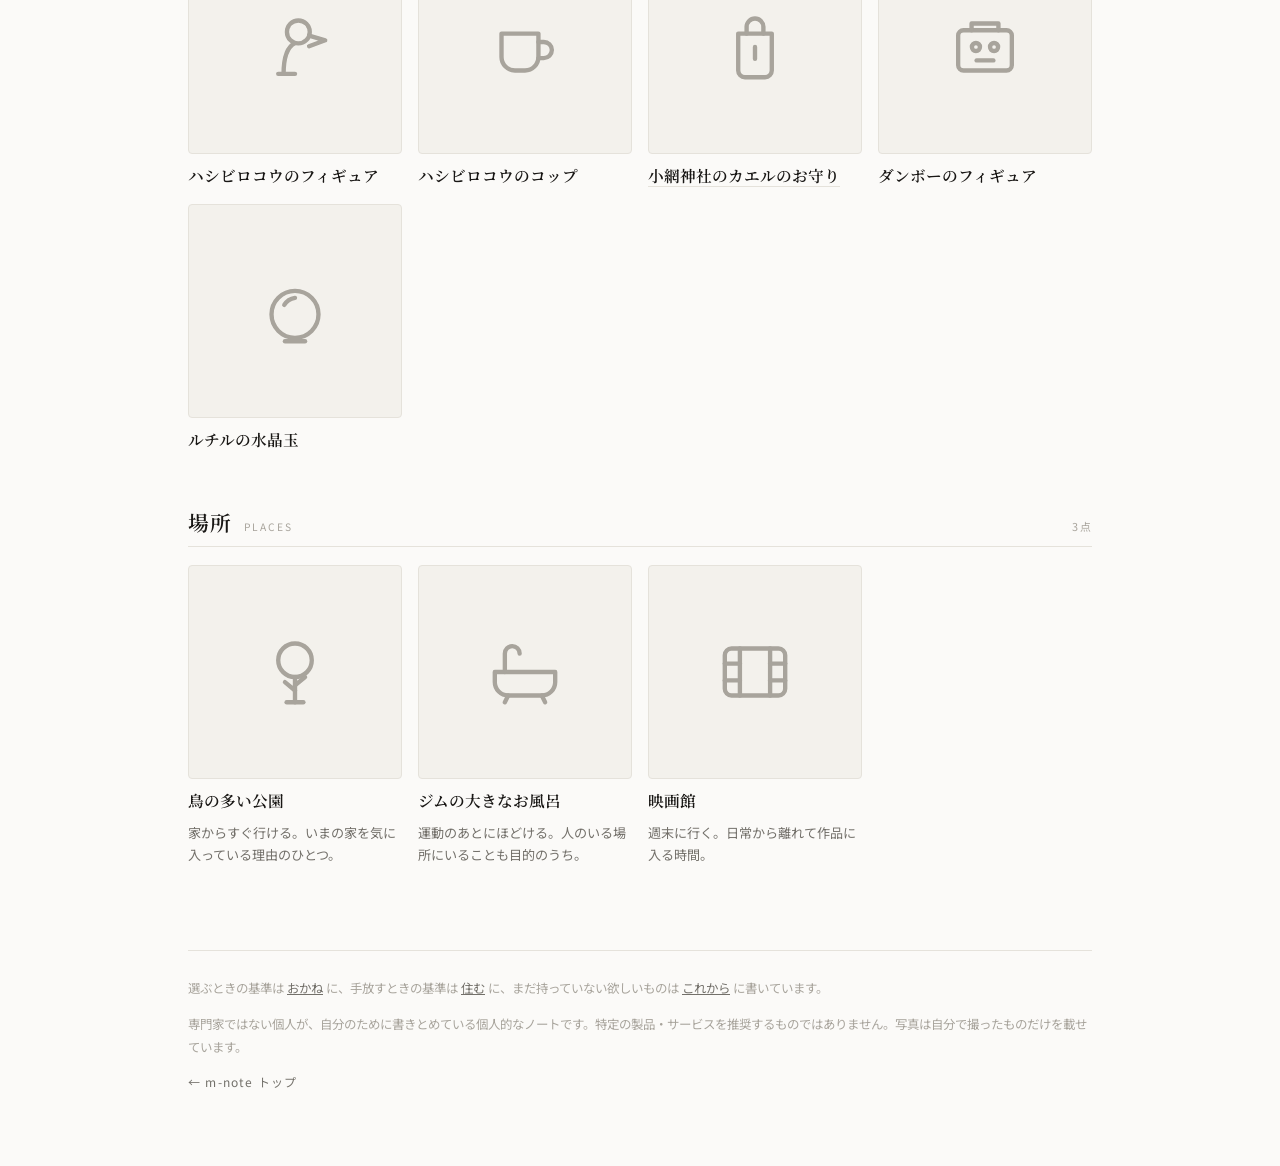
==== commit 05c4b696: "アイコンを出し、商品ページへのリンクを張る 写真が1枚も無く、頭文字だけが並んでいたので、線画のアイコンを出すようにした。 あわせて、確認が取れた公式の商品ページへリンクした。  - index.ht" ====
--- a/index.html
+++ b/index.html
@@ -61,6 +61,14 @@
   .shot img{width:100%;height:100%;object-fit:cover;display:block}
   .shot .ph{position:absolute;inset:0;display:flex;align-items:center;justify-content:center;
     font-family:"Noto Serif JP",serif;font-size:2rem;color:var(--faint);opacity:.5;user-select:none}
+  .icon-defs{position:absolute;width:0;height:0;overflow:hidden}
+  .shot svg{position:absolute;left:50%;top:50%;width:38%;height:38%;transform:translate(-50%,-50%);
+    fill:none;stroke:currentColor;stroke-width:1.3;stroke-linecap:round;stroke-linejoin:round;
+    color:var(--faint);transition:color .18s}
+  a.shot{display:block;text-decoration:none;transition:border-color .18s,background-color .18s}
+  a.shot:hover{border-color:var(--accent);background:var(--bg)}
+  a.shot:hover svg{color:var(--accent)}
+  a.shot:focus-visible{outline:2px solid var(--accent);outline-offset:2px}
   .card b{font-family:"Noto Serif JP",serif;font-weight:600;font-size:.98rem;line-height:1.55}
   .card b a{text-decoration:none;border-bottom:1px solid var(--line)}
   .card b a:hover{color:var(--accent);border-bottom-color:var(--accent)}
@@ -73,6 +81,42 @@
 </style>
 </head>
 <body>
+<svg class="icon-defs" aria-hidden="true" focusable="false"><defs>
+<symbol id="i-washer" viewBox="0 0 24 24"><rect x="4" y="3" width="16" height="18" rx="2"/><circle cx="12" cy="14" r="4.5"/><circle cx="8" cy="6.5" r=".7"/></symbol>
+<symbol id="i-blender" viewBox="0 0 24 24"><path d="M7 3h10l-1.4 8H8.4z"/><path d="M10 11v3h4v-3"/><rect x="8" y="14" width="8" height="7" rx="1.5"/></symbol>
+<symbol id="i-pot" viewBox="0 0 24 24"><path d="M4 9h16v7a4 4 0 0 1-4 4H8a4 4 0 0 1-4-4z"/><path d="M3 8h18"/><path d="M12 4v3"/></symbol>
+<symbol id="i-bowl" viewBox="0 0 24 24"><path d="M3 11h18a9 9 0 0 1-18 0z"/><path d="M9 7.5c0-1 1-1.4 1-2.5"/><path d="M13 7.5c0-1 1-1.4 1-2.5"/></symbol>
+<symbol id="i-mestin" viewBox="0 0 24 24"><rect x="3" y="7" width="14" height="11" rx="2"/><path d="M17 10h4v5h-4"/><path d="M6 7V5h8v2"/></symbol>
+<symbol id="i-bed" viewBox="0 0 24 24"><path d="M3 19v-9"/><path d="M3 13h18v6"/><path d="M21 19v-4a2 2 0 0 0-2-2"/><circle cx="7.5" cy="10.5" r="1.9"/></symbol>
+<symbol id="i-shirt" viewBox="0 0 24 24"><path d="M8.5 3 4 5.5V10h3v11h10V10h3V5.5L15.5 3a3.5 3.5 0 0 1-7 0z"/></symbol>
+<symbol id="i-hanger" viewBox="0 0 24 24"><path d="M12 8a2.2 2.2 0 1 1 2.2-2.2"/><path d="M12 8v2.2"/><path d="M12 10.2 20 16H4z"/></symbol>
+<symbol id="i-shoe" viewBox="0 0 24 24"><path d="M3 17h11l3.5-3 3.5 1v2a2 2 0 0 1-2 2H3z"/><path d="M3 17v-6h3l2 2"/></symbol>
+<symbol id="i-pen" viewBox="0 0 24 24"><path d="M5 19.5 7 14l9.2-9.2a2.1 2.1 0 0 1 3 3L10 17z"/><path d="M14.5 6.5 17.5 9.5"/></symbol>
+<symbol id="i-phone" viewBox="0 0 24 24"><rect x="7" y="2" width="10" height="20" rx="2.6"/><path d="M10.5 5.2h3"/></symbol>
+<symbol id="i-laptop" viewBox="0 0 24 24"><rect x="4" y="5" width="16" height="11" rx="1.6"/><path d="M2 19h20"/></symbol>
+<symbol id="i-mouse" viewBox="0 0 24 24"><rect x="7" y="3" width="10" height="18" rx="5"/><path d="M12 7v3.5"/></symbol>
+<symbol id="i-earbuds" viewBox="0 0 24 24"><circle cx="8" cy="7" r="3"/><path d="M8 10v9"/><circle cx="16" cy="7" r="3"/><path d="M16 10v9"/></symbol>
+<symbol id="i-watch" viewBox="0 0 24 24"><rect x="7" y="7" width="10" height="10" rx="3"/><path d="M9.5 7V4h5v3"/><path d="M9.5 17v3h5v-3"/></symbol>
+<symbol id="i-sparkle" viewBox="0 0 24 24"><path d="M11 3l1.7 4.8L17.5 9.5l-4.8 1.7L11 16l-1.7-4.8L4.5 9.5l4.8-1.7z"/><path d="M17.5 15l.8 2.2 2.2.8-2.2.8-.8 2.2-.8-2.2-2.2-.8 2.2-.8z"/></symbol>
+<symbol id="i-play" viewBox="0 0 24 24"><rect x="3" y="5" width="18" height="14" rx="2"/><path d="M10.5 9.3 15 12l-4.5 2.7z"/></symbol>
+<symbol id="i-music" viewBox="0 0 24 24"><path d="M9 18V6l10-2.2V16"/><circle cx="7" cy="18" r="2"/><circle cx="17" cy="16" r="2"/></symbol>
+<symbol id="i-chart" viewBox="0 0 24 24"><path d="M3 20h18"/><path d="M6 20v-7"/><path d="M12 20V5"/><path d="M18 20v-10"/></symbol>
+<symbol id="i-tent" viewBox="0 0 24 24"><path d="M12 4 3 20h18z"/><path d="M12 10 8 20"/><path d="M12 10l4 10"/></symbol>
+<symbol id="i-sleepbag" viewBox="0 0 24 24"><path d="M12 3a4.5 4.5 0 0 0-4.5 4.5V17a4.5 4.5 0 0 0 9 0V7.5A4.5 4.5 0 0 0 12 3z"/><path d="M7.5 13h9"/><path d="M12 21.5v-.5"/></symbol>
+<symbol id="i-table" viewBox="0 0 24 24"><path d="M3 10h18"/><path d="M6 10v8"/><path d="M18 10v8"/><path d="M5 10 7 7h10l2 3"/></symbol>
+<symbol id="i-camera" viewBox="0 0 24 24"><rect x="3" y="7" width="18" height="13" rx="2"/><circle cx="12" cy="13.5" r="3.8"/><path d="M8.5 7 10 4.5h4L15.5 7"/></symbol>
+<symbol id="i-bird" viewBox="0 0 24 24"><circle cx="13" cy="7.5" r="3.4"/><path d="M16.2 8.6 21 10l-4.8 1.8"/><path d="M12 10.8c-2.6 1.3-3.4 4.6-3.4 9.2"/><path d="M7 20h5"/></symbol>
+<symbol id="i-cup" viewBox="0 0 24 24"><path d="M5 8h11v7a4 4 0 0 1-4 4H9a4 4 0 0 1-4-4z"/><path d="M16 10.5h1.6a2.4 2.4 0 0 1 0 4.8H16"/></symbol>
+<symbol id="i-charm" viewBox="0 0 24 24"><path d="M7 8h10v11a2 2 0 0 1-2 2H9a2 2 0 0 1-2-2z"/><path d="M9.5 8V6a2.5 2.5 0 0 1 5 0v2"/><path d="M12 12v3.5"/></symbol>
+<symbol id="i-robot" viewBox="0 0 24 24"><rect x="4" y="7" width="16" height="12" rx="1.6"/><circle cx="9.3" cy="12" r="1.2"/><circle cx="14.7" cy="12" r="1.2"/><path d="M9.5 16h5"/><path d="M8 7V5h8v2"/></symbol>
+<symbol id="i-orb" viewBox="0 0 24 24"><circle cx="12" cy="13" r="7"/><path d="M8.8 10.2a4.5 4.5 0 0 1 3.2-2.1"/><path d="M9 21h6"/></symbol>
+<symbol id="i-tree" viewBox="0 0 24 24"><circle cx="12" cy="8.5" r="5"/><path d="M12 13.5V21"/><path d="M12 17.5 9 15"/><path d="M12 16l3-2.5"/><path d="M9.5 21h5"/></symbol>
+<symbol id="i-bath" viewBox="0 0 24 24"><path d="M3 12h18v3a4 4 0 0 1-4 4H7a4 4 0 0 1-4-4z"/><path d="M6 12V6.5a2.2 2.2 0 0 1 4.4 0"/><path d="M7 19l-1 2"/><path d="M17 19l1 2"/></symbol>
+<symbol id="i-film" viewBox="0 0 24 24"><rect x="3" y="5" width="18" height="14" rx="2"/><path d="M7.5 5v14"/><path d="M16.5 5v14"/><path d="M3 9.5h4.5"/><path d="M3 14.5h4.5"/><path d="M16.5 9.5H21"/><path d="M16.5 14.5H21"/></symbol>
+<symbol id="i-plug" viewBox="0 0 24 24"><path d="M9 3v5"/><path d="M15 3v5"/><path d="M6 8h12v2.5a6 6 0 0 1-12 0z"/><path d="M12 16.5V21"/></symbol>
+<symbol id="i-star" viewBox="0 0 24 24"><path d="M12 3.5l2.6 5.5 6 .8-4.3 4.2 1 6-5.3-2.8-5.3 2.8 1-6L3.4 9.8l6-.8z"/></symbol>
+<symbol id="i-pin" viewBox="0 0 24 24"><path d="M12 21s6.8-6 6.8-11A6.8 6.8 0 1 0 5.2 10c0 5 6.8 11 6.8 11z"/><circle cx="12" cy="10" r="2.6"/></symbol>
+</defs></svg>
 <div class="wrap">
   <div class="top"><a class="back" href="../">← m-note トップ</a></div>
 
@@ -153,21 +197,39 @@
 </div>
 <script>
 // items.json を読んで、カテゴリーごとにカードを並べる。
-// img があれば images/ の写真を出し、無ければ頭文字のプレースホルダーを出す。
+// 枠の中は 写真(img) → アイコン(icon / カテゴリの既定) → 頭文字 の順で出す。
+// url があれば、枠と名前の両方をその商品ページへのリンクにする(http/https のみ)。
 const esc = s => String(s ?? "").replace(/[&<>"]/g, c => ({"&":"&amp;","<":"&lt;",">":"&gt;",'"':"&quot;"}[c]));
-// 外部リンクは http / https のものだけを出す
+// 外部リンクは http / https で始まる絶対URLだけを出す。
+// （空や undefined を URL() に通すと相対パスとして解決されてしまうので、先に弾く）
 const safeUrl = u => {
-  try { const x = new URL(String(u), location.href);
-        return (x.protocol === "http:" || x.protocol === "https:") ? x.href : ""; }
-  catch { return ""; }
+  const t = String(u ?? "").trim();
+  if (!/^https?:\/\//i.test(t)) return "";
+  try { return new URL(t).href; } catch { return ""; }
 };
-const card = it => {
-  const shot = it.img
-    ? `<div class="shot"><img src="${esc(it.img)}" alt="${esc(it.title)}" loading="lazy"></div>`
-    : `<div class="shot"><span class="ph">${esc([...String(it.title ?? "")][0] ?? "")}</span></div>`;
+// カテゴリごとの既定のアイコン。items.json の icon があればそちらが優先。
+const CAT_ICON = {appliances:"plug", furniture:"bed", tableware:"bowl", apparel:"hanger",
+  stationery:"pen", digital:"phone", services:"sparkle", hobby:"tent", cute:"star", places:"pin"};
+// アイコン名は <symbol id="i-…"> に対応。知らない名前は出さない（頭文字に落とす）。
+const ICON_OK = new Set([...document.querySelectorAll(".icon-defs symbol")]
+  .map(el => el.id.replace(/^i-/, "")));
+const inside = (it, cat) => {
+  if (it.img) return `<img src="${esc(it.img)}" alt="${esc(it.title)}" loading="lazy">`;
+  const name = ICON_OK.has(it.icon) ? it.icon
+             : (ICON_OK.has(CAT_ICON[cat]) ? CAT_ICON[cat] : "");
+  return name
+    ? `<svg aria-hidden="true"><use href="#i-${esc(name)}"></use></svg>`
+    : `<span class="ph">${esc([...String(it.title ?? "")][0] ?? "")}</span>`;
+};
+const card = (it, cat) => {
   const u = safeUrl(it.url);
+  const open = u ? ` target="_blank" rel="noopener noreferrer"` : "";
+  // 写真やアイコンの枠ごとリンクにする。リンクが無ければただの枠。
+  const shot = u
+    ? `<a class="shot" href="${esc(u)}"${open}>${inside(it, cat)}</a>`
+    : `<div class="shot">${inside(it, cat)}</div>`;
   const name = u
-    ? `<b><a href="${esc(u)}" target="_blank" rel="noopener noreferrer">${esc(it.title)}</a></b>`
+    ? `<b><a href="${esc(u)}"${open}>${esc(it.title)}</a></b>`
     : `<b>${esc(it.title)}</b>`;
   return `<div class="card">${shot}${name}${it.memo ? `<span>${esc(it.memo)}</span>` : ""}</div>`;
 };
@@ -175,7 +237,7 @@
   document.querySelectorAll("[data-list]").forEach(box => {
     const list = data[box.dataset.list] || [];
     box.innerHTML = list.length
-      ? list.map(card).join("")
+      ? list.map(it => card(it, box.dataset.list)).join("")
       : `<p class="empty">まだありません。思いついたら足していく。</p>`;
   });
   document.querySelectorAll("[data-count]").forEach(el => {
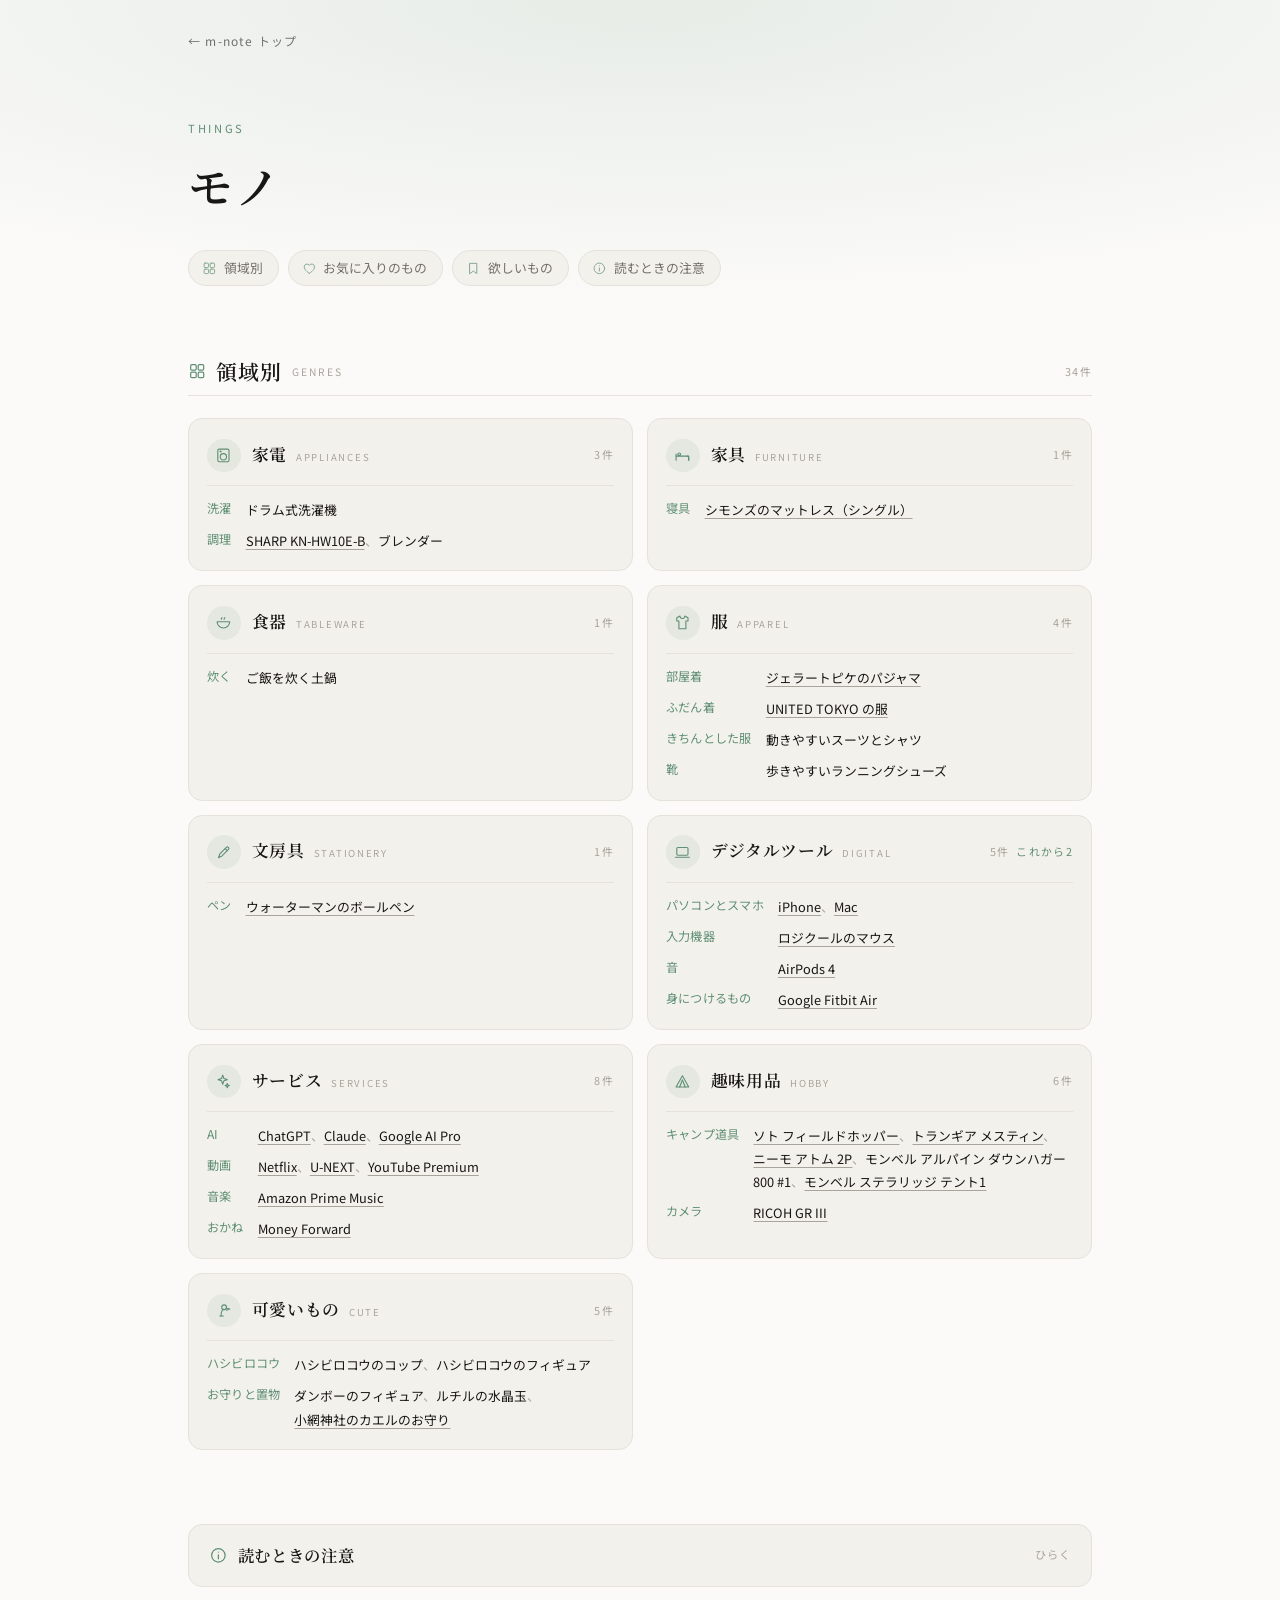
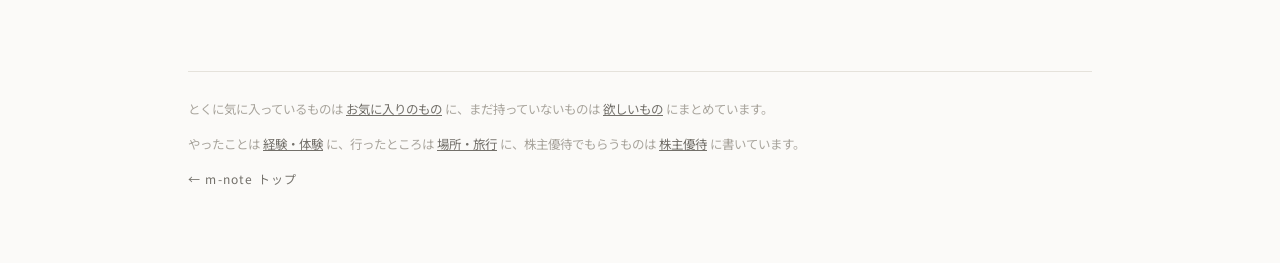
==== commit ff9fb0ae: "モノの三枚組にする（持っている／お気に入り／欲しい） お気に入り一枚だったものを、index（持っているもの）・picks（お気に入りのもの）・ want（欲しいもの）の三枚に分けた。株主優待と同じ型" ====
--- a/index.html
+++ b/index.html
@@ -3,249 +3,117 @@
 <head>
 <meta charset="UTF-8">
 <meta name="viewport" content="width=device-width, initial-scale=1">
-<title>お気に入り｜まとめノート</title>
-<meta name="description" content="ときめくものと、また行きたい場所。家電・家具・服・デジタルツール・サービス・趣味用品・可愛いもの・場所の、お気に入りの一覧。">
+<title>モノ｜まとめノート</title>
+<meta name="description" content="持っているものを、家電・家具・服・デジタル・趣味用品といった領域別に並べた一覧。お気に入りのものと欲しいものは別のページに。">
 <link rel="preconnect" href="https://fonts.googleapis.com">
 <link rel="preconnect" href="https://fonts.gstatic.com" crossorigin>
 <link href="https://fonts.googleapis.com/css2?family=Noto+Sans+JP:wght@400;500;700&family=Noto+Serif+JP:wght@500;600;700&display=swap" rel="stylesheet">
-<style>
-  :root{
-    --bg:#fbfaf8; --ink:#191715; --muted:#73706a; --faint:#a8a49c;
-    --line:#e5e2db; --card:#f3f1ec; --accent:#5f8f74;
-  }
-  @media (prefers-color-scheme: dark){
-    :root:not([data-theme="light"]){
-      --bg:#100f0e; --ink:#efece7; --muted:#918c84; --faint:#5c5852;
-      --line:#262421; --card:#181614; --accent:#8cbfa4;
-    }
-  }
-  :root[data-theme="dark"]{
-    --bg:#100f0e; --ink:#efece7; --muted:#918c84; --faint:#5c5852;
-    --line:#262421; --card:#181614; --accent:#8cbfa4;
-  }
-  *{box-sizing:border-box}
-  body{margin:0;background:var(--bg);color:var(--ink);font-family:"Noto Sans JP",system-ui,sans-serif;
-    font-size:16px;line-height:1.9;-webkit-font-smoothing:antialiased}
-  a{color:inherit}
-  .wrap{max-width:60rem;margin:0 auto;padding:0 16px}
-  @media (min-width:640px){.wrap{padding:0 28px}}
-
-  .top{padding:24px 0 0}
-  .back{font-size:.75rem;letter-spacing:.1em;color:var(--muted);text-decoration:none}
-  .back:hover{color:var(--ink)}
-
-  header.hero{padding:64px 0 10px}
-  .eyebrow{font-size:.7rem;letter-spacing:.24em;color:var(--accent);margin:0 0 14px}
-  h1{font-family:"Noto Serif JP",serif;font-weight:600;font-size:clamp(2rem,6vw,2.8rem);line-height:1.4;margin:0 0 6px;letter-spacing:.04em}
-  .mn-tagline{font-family:"Noto Serif JP",serif;font-weight:500;font-size:clamp(1.05rem,2.6vw,1.35rem);line-height:1.75;letter-spacing:.02em;margin:.1em 0 0;opacity:.85}
-
-  .toc{list-style:none;margin:28px 0 0;padding:16px 0 0;display:flex;flex-wrap:wrap;gap:8px 16px;
-    border-top:1px solid var(--line)}
-  .toc a{font-size:.8rem;color:var(--muted);text-decoration:none}
-  .toc a:hover{color:var(--accent)}
-
-  section{padding:52px 0 0}
-  .cat-h{display:flex;align-items:baseline;gap:12px;margin:0 0 4px}
-  .cat-h h2{font-family:"Noto Serif JP",serif;font-weight:600;font-size:1.3rem;letter-spacing:.04em;margin:0}
-  .cat-h .en{font-size:.64rem;letter-spacing:.2em;color:var(--faint)}
-  .cat-h .n{margin-left:auto;font-size:.68rem;letter-spacing:.12em;color:var(--faint)}
-  .cat-rule{height:1px;background:var(--line);margin:0 0 18px}
-
-  .grid{display:grid;grid-template-columns:repeat(2,1fr);gap:16px}
-  @media (min-width:560px){.grid{grid-template-columns:repeat(3,1fr)}}
-  @media (min-width:860px){.grid{grid-template-columns:repeat(4,1fr)}}
-
-  .card{display:flex;flex-direction:column;gap:9px}
-  .shot{position:relative;aspect-ratio:1/1;border-radius:4px;overflow:hidden;background:var(--card);
-    border:1px solid var(--line)}
-  .shot img{width:100%;height:100%;object-fit:cover;display:block}
-  .shot .ph{position:absolute;inset:0;display:flex;align-items:center;justify-content:center;
-    font-family:"Noto Serif JP",serif;font-size:2rem;color:var(--faint);opacity:.5;user-select:none}
-  .icon-defs{position:absolute;width:0;height:0;overflow:hidden}
-  .shot svg{position:absolute;left:50%;top:50%;width:38%;height:38%;transform:translate(-50%,-50%);
-    fill:none;stroke:currentColor;stroke-width:1.3;stroke-linecap:round;stroke-linejoin:round;
-    color:var(--faint);transition:color .18s}
-  a.shot{display:block;text-decoration:none;transition:border-color .18s,background-color .18s}
-  a.shot:hover{border-color:var(--accent);background:var(--bg)}
-  a.shot:hover svg{color:var(--accent)}
-  a.shot:focus-visible{outline:2px solid var(--accent);outline-offset:2px}
-  .card b{font-family:"Noto Serif JP",serif;font-weight:600;font-size:.98rem;line-height:1.55}
-  .card b a{text-decoration:none;border-bottom:1px solid var(--line)}
-  .card b a:hover{color:var(--accent);border-bottom-color:var(--accent)}
-  .card span{font-size:.82rem;color:var(--muted);line-height:1.7}
-  .empty{color:var(--faint);font-size:.86rem;margin:0}
-
-  footer{margin:84px 0 0;padding:26px 0 60px;border-top:1px solid var(--line)}
-  footer p{font-size:.78rem;color:var(--faint);line-height:1.85;margin:0 0 12px}
-  footer a{color:var(--muted)}
-</style>
+<link rel="stylesheet" href="style.css?v=2e4c2b9a">
 </head>
 <body>
-<svg class="icon-defs" aria-hidden="true" focusable="false"><defs>
-<symbol id="i-washer" viewBox="0 0 24 24"><rect x="4" y="3" width="16" height="18" rx="2"/><circle cx="12" cy="14" r="4.5"/><circle cx="8" cy="6.5" r=".7"/></symbol>
-<symbol id="i-blender" viewBox="0 0 24 24"><path d="M7 3h10l-1.4 8H8.4z"/><path d="M10 11v3h4v-3"/><rect x="8" y="14" width="8" height="7" rx="1.5"/></symbol>
-<symbol id="i-pot" viewBox="0 0 24 24"><path d="M4 9h16v7a4 4 0 0 1-4 4H8a4 4 0 0 1-4-4z"/><path d="M3 8h18"/><path d="M12 4v3"/></symbol>
-<symbol id="i-bowl" viewBox="0 0 24 24"><path d="M3 11h18a9 9 0 0 1-18 0z"/><path d="M9 7.5c0-1 1-1.4 1-2.5"/><path d="M13 7.5c0-1 1-1.4 1-2.5"/></symbol>
-<symbol id="i-mestin" viewBox="0 0 24 24"><rect x="3" y="7" width="14" height="11" rx="2"/><path d="M17 10h4v5h-4"/><path d="M6 7V5h8v2"/></symbol>
-<symbol id="i-bed" viewBox="0 0 24 24"><path d="M3 19v-9"/><path d="M3 13h18v6"/><path d="M21 19v-4a2 2 0 0 0-2-2"/><circle cx="7.5" cy="10.5" r="1.9"/></symbol>
-<symbol id="i-shirt" viewBox="0 0 24 24"><path d="M8.5 3 4 5.5V10h3v11h10V10h3V5.5L15.5 3a3.5 3.5 0 0 1-7 0z"/></symbol>
-<symbol id="i-hanger" viewBox="0 0 24 24"><path d="M12 8a2.2 2.2 0 1 1 2.2-2.2"/><path d="M12 8v2.2"/><path d="M12 10.2 20 16H4z"/></symbol>
-<symbol id="i-shoe" viewBox="0 0 24 24"><path d="M3 17h11l3.5-3 3.5 1v2a2 2 0 0 1-2 2H3z"/><path d="M3 17v-6h3l2 2"/></symbol>
-<symbol id="i-pen" viewBox="0 0 24 24"><path d="M5 19.5 7 14l9.2-9.2a2.1 2.1 0 0 1 3 3L10 17z"/><path d="M14.5 6.5 17.5 9.5"/></symbol>
-<symbol id="i-phone" viewBox="0 0 24 24"><rect x="7" y="2" width="10" height="20" rx="2.6"/><path d="M10.5 5.2h3"/></symbol>
-<symbol id="i-laptop" viewBox="0 0 24 24"><rect x="4" y="5" width="16" height="11" rx="1.6"/><path d="M2 19h20"/></symbol>
-<symbol id="i-mouse" viewBox="0 0 24 24"><rect x="7" y="3" width="10" height="18" rx="5"/><path d="M12 7v3.5"/></symbol>
-<symbol id="i-earbuds" viewBox="0 0 24 24"><circle cx="8" cy="7" r="3"/><path d="M8 10v9"/><circle cx="16" cy="7" r="3"/><path d="M16 10v9"/></symbol>
-<symbol id="i-watch" viewBox="0 0 24 24"><rect x="7" y="7" width="10" height="10" rx="3"/><path d="M9.5 7V4h5v3"/><path d="M9.5 17v3h5v-3"/></symbol>
-<symbol id="i-sparkle" viewBox="0 0 24 24"><path d="M11 3l1.7 4.8L17.5 9.5l-4.8 1.7L11 16l-1.7-4.8L4.5 9.5l4.8-1.7z"/><path d="M17.5 15l.8 2.2 2.2.8-2.2.8-.8 2.2-.8-2.2-2.2-.8 2.2-.8z"/></symbol>
-<symbol id="i-play" viewBox="0 0 24 24"><rect x="3" y="5" width="18" height="14" rx="2"/><path d="M10.5 9.3 15 12l-4.5 2.7z"/></symbol>
-<symbol id="i-music" viewBox="0 0 24 24"><path d="M9 18V6l10-2.2V16"/><circle cx="7" cy="18" r="2"/><circle cx="17" cy="16" r="2"/></symbol>
-<symbol id="i-chart" viewBox="0 0 24 24"><path d="M3 20h18"/><path d="M6 20v-7"/><path d="M12 20V5"/><path d="M18 20v-10"/></symbol>
-<symbol id="i-tent" viewBox="0 0 24 24"><path d="M12 4 3 20h18z"/><path d="M12 10 8 20"/><path d="M12 10l4 10"/></symbol>
-<symbol id="i-sleepbag" viewBox="0 0 24 24"><path d="M12 3a4.5 4.5 0 0 0-4.5 4.5V17a4.5 4.5 0 0 0 9 0V7.5A4.5 4.5 0 0 0 12 3z"/><path d="M7.5 13h9"/><path d="M12 21.5v-.5"/></symbol>
-<symbol id="i-table" viewBox="0 0 24 24"><path d="M3 10h18"/><path d="M6 10v8"/><path d="M18 10v8"/><path d="M5 10 7 7h10l2 3"/></symbol>
-<symbol id="i-camera" viewBox="0 0 24 24"><rect x="3" y="7" width="18" height="13" rx="2"/><circle cx="12" cy="13.5" r="3.8"/><path d="M8.5 7 10 4.5h4L15.5 7"/></symbol>
-<symbol id="i-bird" viewBox="0 0 24 24"><circle cx="13" cy="7.5" r="3.4"/><path d="M16.2 8.6 21 10l-4.8 1.8"/><path d="M12 10.8c-2.6 1.3-3.4 4.6-3.4 9.2"/><path d="M7 20h5"/></symbol>
-<symbol id="i-cup" viewBox="0 0 24 24"><path d="M5 8h11v7a4 4 0 0 1-4 4H9a4 4 0 0 1-4-4z"/><path d="M16 10.5h1.6a2.4 2.4 0 0 1 0 4.8H16"/></symbol>
-<symbol id="i-charm" viewBox="0 0 24 24"><path d="M7 8h10v11a2 2 0 0 1-2 2H9a2 2 0 0 1-2-2z"/><path d="M9.5 8V6a2.5 2.5 0 0 1 5 0v2"/><path d="M12 12v3.5"/></symbol>
-<symbol id="i-robot" viewBox="0 0 24 24"><rect x="4" y="7" width="16" height="12" rx="1.6"/><circle cx="9.3" cy="12" r="1.2"/><circle cx="14.7" cy="12" r="1.2"/><path d="M9.5 16h5"/><path d="M8 7V5h8v2"/></symbol>
-<symbol id="i-orb" viewBox="0 0 24 24"><circle cx="12" cy="13" r="7"/><path d="M8.8 10.2a4.5 4.5 0 0 1 3.2-2.1"/><path d="M9 21h6"/></symbol>
-<symbol id="i-tree" viewBox="0 0 24 24"><circle cx="12" cy="8.5" r="5"/><path d="M12 13.5V21"/><path d="M12 17.5 9 15"/><path d="M12 16l3-2.5"/><path d="M9.5 21h5"/></symbol>
-<symbol id="i-bath" viewBox="0 0 24 24"><path d="M3 12h18v3a4 4 0 0 1-4 4H7a4 4 0 0 1-4-4z"/><path d="M6 12V6.5a2.2 2.2 0 0 1 4.4 0"/><path d="M7 19l-1 2"/><path d="M17 19l1 2"/></symbol>
-<symbol id="i-film" viewBox="0 0 24 24"><rect x="3" y="5" width="18" height="14" rx="2"/><path d="M7.5 5v14"/><path d="M16.5 5v14"/><path d="M3 9.5h4.5"/><path d="M3 14.5h4.5"/><path d="M16.5 9.5H21"/><path d="M16.5 14.5H21"/></symbol>
-<symbol id="i-plug" viewBox="0 0 24 24"><path d="M9 3v5"/><path d="M15 3v5"/><path d="M6 8h12v2.5a6 6 0 0 1-12 0z"/><path d="M12 16.5V21"/></symbol>
-<symbol id="i-star" viewBox="0 0 24 24"><path d="M12 3.5l2.6 5.5 6 .8-4.3 4.2 1 6-5.3-2.8-5.3 2.8 1-6L3.4 9.8l6-.8z"/></symbol>
-<symbol id="i-pin" viewBox="0 0 24 24"><path d="M12 21s6.8-6 6.8-11A6.8 6.8 0 1 0 5.2 10c0 5 6.8 11 6.8 11z"/><circle cx="12" cy="10" r="2.6"/></symbol>
+<!-- アイコンは線画のまま埋め込んでおく。外から取りに行かないので表示が遅れない。
+     三枚とも同じ束を持たせる。一枚だけ足し忘れると、そのページの丸だけが空になる。
+     足し忘れは build_items.py の check_icons が見つけて止める。 -->
+<svg width="0" height="0" style="position:absolute" aria-hidden="true" focusable="false"><defs>
+  <symbol id="ic-grid" viewBox="0 0 24 24">
+    <rect x="3.5" y="3.5" width="7.2" height="7.2" rx="1.5"/>
+    <rect x="13.3" y="3.5" width="7.2" height="7.2" rx="1.5"/>
+    <rect x="3.5" y="13.3" width="7.2" height="7.2" rx="1.5"/>
+    <rect x="13.3" y="13.3" width="7.2" height="7.2" rx="1.5"/></symbol>
+  <symbol id="ic-calendar" viewBox="0 0 24 24">
+    <rect x="3.4" y="5.2" width="17.2" height="15.4" rx="2.4"/>
+    <path d="M3.4 10h17.2M8.4 3.4v3.6M15.6 3.4v3.6"/></symbol>
+  <symbol id="ic-heart" viewBox="0 0 24 24">
+    <path d="M12 20.2S3.6 15.3 3.6 9.6A4.6 4.6 0 0 1 12 7a4.6 4.6 0 0 1 8.4 2.6c0 5.7-8.4 10.6-8.4 10.6z"/></symbol>
+  <symbol id="ic-bookmark" viewBox="0 0 24 24">
+    <path d="M6.4 3.8h11.2v16.8L12 16.4l-5.6 4.2z"/></symbol>
+  <symbol id="ic-info" viewBox="0 0 24 24">
+    <circle cx="12" cy="12" r="8.6"/><path d="M12 11.4v5M12 7.8h.01"/></symbol>
+  <symbol id="ic-book" viewBox="0 0 24 24">
+    <path d="M12 7.6C12 6 10 4.6 6.6 4.6H3.6v13h3.5c2.9 0 4.9 1.2 4.9 2.4"/>
+    <path d="M12 7.6C12 6 14 4.6 17.4 4.6h3v13h-3.5c-2.9 0-4.9 1.2-4.9 2.4"/><path d="M12 7.6V20"/></symbol>
+<symbol id="ic-washer" viewBox="0 0 24 24"><rect x="4" y="3" width="16" height="18" rx="2"/><circle cx="12" cy="14" r="4.5"/><circle cx="8" cy="6.5" r=".7"/></symbol>
+<symbol id="ic-blender" viewBox="0 0 24 24"><path d="M7 3h10l-1.4 8H8.4z"/><path d="M10 11v3h4v-3"/><rect x="8" y="14" width="8" height="7" rx="1.5"/></symbol>
+<symbol id="ic-pot" viewBox="0 0 24 24"><path d="M4 9h16v7a4 4 0 0 1-4 4H8a4 4 0 0 1-4-4z"/><path d="M3 8h18"/><path d="M12 4v3"/></symbol>
+<symbol id="ic-bowl" viewBox="0 0 24 24"><path d="M3 11h18a9 9 0 0 1-18 0z"/><path d="M9 7.5c0-1 1-1.4 1-2.5"/><path d="M13 7.5c0-1 1-1.4 1-2.5"/></symbol>
+<symbol id="ic-mestin" viewBox="0 0 24 24"><rect x="3" y="7" width="14" height="11" rx="2"/><path d="M17 10h4v5h-4"/><path d="M6 7V5h8v2"/></symbol>
+<symbol id="ic-bed" viewBox="0 0 24 24"><path d="M3 19v-9"/><path d="M3 13h18v6"/><path d="M21 19v-4a2 2 0 0 0-2-2"/><circle cx="7.5" cy="10.5" r="1.9"/></symbol>
+<symbol id="ic-shirt" viewBox="0 0 24 24"><path d="M8.5 3 4 5.5V10h3v11h10V10h3V5.5L15.5 3a3.5 3.5 0 0 1-7 0z"/></symbol>
+<symbol id="ic-hanger" viewBox="0 0 24 24"><path d="M12 8a2.2 2.2 0 1 1 2.2-2.2"/><path d="M12 8v2.2"/><path d="M12 10.2 20 16H4z"/></symbol>
+<symbol id="ic-shoe" viewBox="0 0 24 24"><path d="M3 17h11l3.5-3 3.5 1v2a2 2 0 0 1-2 2H3z"/><path d="M3 17v-6h3l2 2"/></symbol>
+<symbol id="ic-pen" viewBox="0 0 24 24"><path d="M5 19.5 7 14l9.2-9.2a2.1 2.1 0 0 1 3 3L10 17z"/><path d="M14.5 6.5 17.5 9.5"/></symbol>
+<symbol id="ic-phone" viewBox="0 0 24 24"><rect x="7" y="2" width="10" height="20" rx="2.6"/><path d="M10.5 5.2h3"/></symbol>
+<symbol id="ic-laptop" viewBox="0 0 24 24"><rect x="4" y="5" width="16" height="11" rx="1.6"/><path d="M2 19h20"/></symbol>
+<symbol id="ic-mouse" viewBox="0 0 24 24"><rect x="7" y="3" width="10" height="18" rx="5"/><path d="M12 7v3.5"/></symbol>
+<symbol id="ic-earbuds" viewBox="0 0 24 24"><circle cx="8" cy="7" r="3"/><path d="M8 10v9"/><circle cx="16" cy="7" r="3"/><path d="M16 10v9"/></symbol>
+<symbol id="ic-watch" viewBox="0 0 24 24"><rect x="7" y="7" width="10" height="10" rx="3"/><path d="M9.5 7V4h5v3"/><path d="M9.5 17v3h5v-3"/></symbol>
+<symbol id="ic-sparkle" viewBox="0 0 24 24"><path d="M11 3l1.7 4.8L17.5 9.5l-4.8 1.7L11 16l-1.7-4.8L4.5 9.5l4.8-1.7z"/><path d="M17.5 15l.8 2.2 2.2.8-2.2.8-.8 2.2-.8-2.2-2.2-.8 2.2-.8z"/></symbol>
+<symbol id="ic-play" viewBox="0 0 24 24"><rect x="3" y="5" width="18" height="14" rx="2"/><path d="M10.5 9.3 15 12l-4.5 2.7z"/></symbol>
+<symbol id="ic-music" viewBox="0 0 24 24"><path d="M9 18V6l10-2.2V16"/><circle cx="7" cy="18" r="2"/><circle cx="17" cy="16" r="2"/></symbol>
+<symbol id="ic-chart" viewBox="0 0 24 24"><path d="M3 20h18"/><path d="M6 20v-7"/><path d="M12 20V5"/><path d="M18 20v-10"/></symbol>
+<symbol id="ic-tent" viewBox="0 0 24 24"><path d="M12 4 3 20h18z"/><path d="M12 10 8 20"/><path d="M12 10l4 10"/></symbol>
+<symbol id="ic-sleepbag" viewBox="0 0 24 24"><path d="M12 3a4.5 4.5 0 0 0-4.5 4.5V17a4.5 4.5 0 0 0 9 0V7.5A4.5 4.5 0 0 0 12 3z"/><path d="M7.5 13h9"/><path d="M12 21.5v-.5"/></symbol>
+<symbol id="ic-table" viewBox="0 0 24 24"><path d="M3 10h18"/><path d="M6 10v8"/><path d="M18 10v8"/><path d="M5 10 7 7h10l2 3"/></symbol>
+<symbol id="ic-camera" viewBox="0 0 24 24"><rect x="3" y="7" width="18" height="13" rx="2"/><circle cx="12" cy="13.5" r="3.8"/><path d="M8.5 7 10 4.5h4L15.5 7"/></symbol>
+<symbol id="ic-bird" viewBox="0 0 24 24"><circle cx="13" cy="7.5" r="3.4"/><path d="M16.2 8.6 21 10l-4.8 1.8"/><path d="M12 10.8c-2.6 1.3-3.4 4.6-3.4 9.2"/><path d="M7 20h5"/></symbol>
+<symbol id="ic-cup" viewBox="0 0 24 24"><path d="M5 8h11v7a4 4 0 0 1-4 4H9a4 4 0 0 1-4-4z"/><path d="M16 10.5h1.6a2.4 2.4 0 0 1 0 4.8H16"/></symbol>
+<symbol id="ic-charm" viewBox="0 0 24 24"><path d="M7 8h10v11a2 2 0 0 1-2 2H9a2 2 0 0 1-2-2z"/><path d="M9.5 8V6a2.5 2.5 0 0 1 5 0v2"/><path d="M12 12v3.5"/></symbol>
+<symbol id="ic-robot" viewBox="0 0 24 24"><rect x="4" y="7" width="16" height="12" rx="1.6"/><circle cx="9.3" cy="12" r="1.2"/><circle cx="14.7" cy="12" r="1.2"/><path d="M9.5 16h5"/><path d="M8 7V5h8v2"/></symbol>
+<symbol id="ic-orb" viewBox="0 0 24 24"><circle cx="12" cy="13" r="7"/><path d="M8.8 10.2a4.5 4.5 0 0 1 3.2-2.1"/><path d="M9 21h6"/></symbol>
+<symbol id="ic-tree" viewBox="0 0 24 24"><circle cx="12" cy="8.5" r="5"/><path d="M12 13.5V21"/><path d="M12 17.5 9 15"/><path d="M12 16l3-2.5"/><path d="M9.5 21h5"/></symbol>
+<symbol id="ic-bath" viewBox="0 0 24 24"><path d="M3 12h18v3a4 4 0 0 1-4 4H7a4 4 0 0 1-4-4z"/><path d="M6 12V6.5a2.2 2.2 0 0 1 4.4 0"/><path d="M7 19l-1 2"/><path d="M17 19l1 2"/></symbol>
+<symbol id="ic-film" viewBox="0 0 24 24"><rect x="3" y="5" width="18" height="14" rx="2"/><path d="M7.5 5v14"/><path d="M16.5 5v14"/><path d="M3 9.5h4.5"/><path d="M3 14.5h4.5"/><path d="M16.5 9.5H21"/><path d="M16.5 14.5H21"/></symbol>
+<symbol id="ic-plug" viewBox="0 0 24 24"><path d="M9 3v5"/><path d="M15 3v5"/><path d="M6 8h12v2.5a6 6 0 0 1-12 0z"/><path d="M12 16.5V21"/></symbol>
+<symbol id="ic-star" viewBox="0 0 24 24"><path d="M12 3.5l2.6 5.5 6 .8-4.3 4.2 1 6-5.3-2.8-5.3 2.8 1-6L3.4 9.8l6-.8z"/></symbol>
+<symbol id="ic-pin" viewBox="0 0 24 24"><path d="M12 21s6.8-6 6.8-11A6.8 6.8 0 1 0 5.2 10c0 5 6.8 11 6.8 11z"/><circle cx="12" cy="10" r="2.6"/></symbol>
 </defs></svg>
+
 <div class="wrap">
   <div class="top"><a class="back" href="../">← m-note トップ</a></div>
 
   <header class="hero">
-    <p class="eyebrow">FAVORITES</p>
-    <h1>お気に入り</h1>
-    <p class="mn-tagline">ときめくものと、また行きたい場所。</p>
+    <p class="eyebrow">THINGS</p>
+    <h1>モノ</h1>
     <ul class="toc">
-      <li><a href="#appliances">家電</a></li>
-      <li><a href="#furniture">家具</a></li>
-      <li><a href="#tableware">食器</a></li>
-      <li><a href="#apparel">服</a></li>
-      <li><a href="#stationery">文房具</a></li>
-      <li><a href="#digital">デジタルツール</a></li>
-      <li><a href="#services">サービス</a></li>
-      <li><a href="#hobby">趣味用品</a></li>
-      <li><a href="#cute">可愛いもの</a></li>
-      <li><a href="#places">場所</a></li>
+      <li><a href="#genre"><svg class="ic"><use href="#ic-grid"/></svg>領域別</a></li>
+      <li><a href="#years"><svg class="ic"><use href="#ic-calendar"/></svg>年別</a></li>
+      <li><a href="picks.html"><svg class="ic"><use href="#ic-heart"/></svg>お気に入りのもの</a></li>
+      <li><a href="want.html"><svg class="ic"><use href="#ic-bookmark"/></svg>欲しいもの</a></li>
+      <li><a href="#caution"><svg class="ic"><use href="#ic-info"/></svg>読むときの注意</a></li>
     </ul>
   </header>
 
-  <section id="appliances">
-    <div class="cat-h"><h2>家電</h2><span class="en">APPLIANCES</span><span class="n" data-count="appliances"></span></div>
+  <section id="genre">
+    <div class="cat-h"><svg class="ic"><use href="#ic-grid"/></svg><h2>領域別</h2>
+      <span class="en">GENRES</span><span class="n" data-count="uses"></span></div>
     <div class="cat-rule"></div>
-    <div class="grid" data-list="appliances"><p class="empty">読み込み中…</p></div>
-  </section>
-  <section id="furniture">
-    <div class="cat-h"><h2>家具</h2><span class="en">FURNITURE</span><span class="n" data-count="furniture"></span></div>
-    <div class="cat-rule"></div>
-    <div class="grid" data-list="furniture"><p class="empty">読み込み中…</p></div>
-  </section>
-  <section id="tableware">
-    <div class="cat-h"><h2>食器</h2><span class="en">TABLEWARE</span><span class="n" data-count="tableware"></span></div>
-    <div class="cat-rule"></div>
-    <div class="grid" data-list="tableware"><p class="empty">読み込み中…</p></div>
-  </section>
-  <section id="apparel">
-    <div class="cat-h"><h2>服</h2><span class="en">APPAREL</span><span class="n" data-count="apparel"></span></div>
-    <div class="cat-rule"></div>
-    <div class="grid" data-list="apparel"><p class="empty">読み込み中…</p></div>
-  </section>
-  <section id="stationery">
-    <div class="cat-h"><h2>文房具</h2><span class="en">STATIONERY</span><span class="n" data-count="stationery"></span></div>
-    <div class="cat-rule"></div>
-    <div class="grid" data-list="stationery"><p class="empty">読み込み中…</p></div>
-  </section>
-  <section id="digital">
-    <div class="cat-h"><h2>デジタルツール</h2><span class="en">DIGITAL</span><span class="n" data-count="digital"></span></div>
-    <div class="cat-rule"></div>
-    <div class="grid" data-list="digital"><p class="empty">読み込み中…</p></div>
-  </section>
-  <section id="services">
-    <div class="cat-h"><h2>サービス</h2><span class="en">SERVICES</span><span class="n" data-count="services"></span></div>
-    <div class="cat-rule"></div>
-    <div class="grid" data-list="services"><p class="empty">読み込み中…</p></div>
-  </section>
-  <section id="hobby">
-    <div class="cat-h"><h2>趣味用品</h2><span class="en">HOBBY</span><span class="n" data-count="hobby"></span></div>
-    <div class="cat-rule"></div>
-    <div class="grid" data-list="hobby"><p class="empty">読み込み中…</p></div>
-  </section>
-  <section id="cute">
-    <div class="cat-h"><h2>可愛いもの</h2><span class="en">CUTE</span><span class="n" data-count="cute"></span></div>
-    <div class="cat-rule"></div>
-    <div class="grid" data-list="cute"><p class="empty">読み込み中…</p></div>
-  </section>
-  <section id="places">
-    <div class="cat-h"><h2>場所</h2><span class="en">PLACES</span><span class="n" data-count="places"></span></div>
-    <div class="cat-rule"></div>
-    <div class="grid" data-list="places"><p class="empty">読み込み中…</p></div>
+    <div class="uses" data-uses><p class="empty">読み込み中…</p></div>
+    <p class="aside" data-left></p>
   </section>
 
+  <section id="years">
+    <div class="cat-h"><svg class="ic"><use href="#ic-calendar"/></svg><h2>年別</h2>
+      <span class="en">BY YEAR</span><span class="n" data-count="all"></span></div>
+    <div class="cat-rule"></div>
+    <div data-years><p class="empty">読み込み中…</p></div>
+  </section>
+
+  <section id="caution">
+    <details class="caution">
+      <summary><svg class="ic"><use href="#ic-info"/></svg>読むときの注意<span class="cue"></span></summary>
+      <div class="cbody">
+        <p><strong>これは記録で、おすすめではありません。</strong>自分が使っているものを書きとめているだけで、誰かに合うかどうかは何も言えません。</p>
+        <p><strong>リンク先は変わります。</strong>公式のページへ送っていますが、仕様・価格・取り扱いはどれも向こうの判断で変わります。買う前に向こうで確かめてください。</p>
+        <p><strong>公開していいものだけを書いています。</strong>持っているものを全部並べているわけではありません。</p>
+      </div>
+    </details>
+  </section>
   <footer>
-    <p>選ぶときの基準は <a href="../money/#spend">おかね</a> に、手放すときの基準は <a href="../home/#order">住む</a> に、まだ持っていない欲しいものは <a href="../joy/">これから</a> に書いています。</p>
-    <p>専門家ではない個人が、自分のために書きとめている個人的なノートです。特定の製品・サービスを推奨するものではありません。写真は自分で撮ったものだけを載せています。</p>
+    <p>とくに気に入っているものは <a href="picks.html">お気に入りのもの</a> に、まだ持っていないものは <a href="want.html">欲しいもの</a> にまとめています。</p>
+    <p>やったことは <a href="../life-hacks/">経験・体験</a> に、行ったところは <a href="../travel/">場所・旅行</a> に、株主優待でもらうものは <a href="../yutai/">株主優待</a> に書いています。</p>
     <p><a class="back" href="../">← m-note トップ</a></p>
   </footer>
 </div>
-<script>
-// items.json を読んで、カテゴリーごとにカードを並べる。
-// 枠の中は 写真(img) → アイコン(icon / カテゴリの既定) → 頭文字 の順で出す。
-// url があれば、枠と名前の両方をその商品ページへのリンクにする(http/https のみ)。
-const esc = s => String(s ?? "").replace(/[&<>"]/g, c => ({"&":"&amp;","<":"&lt;",">":"&gt;",'"':"&quot;"}[c]));
-// 外部リンクは http / https で始まる絶対URLだけを出す。
-// （空や undefined を URL() に通すと相対パスとして解決されてしまうので、先に弾く）
-const safeUrl = u => {
-  const t = String(u ?? "").trim();
-  if (!/^https?:\/\//i.test(t)) return "";
-  try { return new URL(t).href; } catch { return ""; }
-};
-// カテゴリごとの既定のアイコン。items.json の icon があればそちらが優先。
-const CAT_ICON = {appliances:"plug", furniture:"bed", tableware:"bowl", apparel:"hanger",
-  stationery:"pen", digital:"phone", services:"sparkle", hobby:"tent", cute:"star", places:"pin"};
-// アイコン名は <symbol id="i-…"> に対応。知らない名前は出さない（頭文字に落とす）。
-const ICON_OK = new Set([...document.querySelectorAll(".icon-defs symbol")]
-  .map(el => el.id.replace(/^i-/, "")));
-const inside = (it, cat) => {
-  if (it.img) return `<img src="${esc(it.img)}" alt="${esc(it.title)}" loading="lazy">`;
-  const name = ICON_OK.has(it.icon) ? it.icon
-             : (ICON_OK.has(CAT_ICON[cat]) ? CAT_ICON[cat] : "");
-  return name
-    ? `<svg aria-hidden="true"><use href="#i-${esc(name)}"></use></svg>`
-    : `<span class="ph">${esc([...String(it.title ?? "")][0] ?? "")}</span>`;
-};
-const card = (it, cat) => {
-  const u = safeUrl(it.url);
-  const open = u ? ` target="_blank" rel="noopener noreferrer"` : "";
-  // 写真やアイコンの枠ごとリンクにする。リンクが無ければただの枠。
-  const shot = u
-    ? `<a class="shot" href="${esc(u)}"${open}>${inside(it, cat)}</a>`
-    : `<div class="shot">${inside(it, cat)}</div>`;
-  const name = u
-    ? `<b><a href="${esc(u)}"${open}>${esc(it.title)}</a></b>`
-    : `<b>${esc(it.title)}</b>`;
-  return `<div class="card">${shot}${name}${it.memo ? `<span>${esc(it.memo)}</span>` : ""}</div>`;
-};
-function render(data){
-  document.querySelectorAll("[data-list]").forEach(box => {
-    const list = data[box.dataset.list] || [];
-    box.innerHTML = list.length
-      ? list.map(it => card(it, box.dataset.list)).join("")
-      : `<p class="empty">まだありません。思いついたら足していく。</p>`;
-  });
-  document.querySelectorAll("[data-count]").forEach(el => {
-    const n = (data[el.dataset.count] || []).length;
-    el.textContent = n ? n + "点" : "";
-  });
-}
-fetch("items.json").then(r => r.json()).then(render).catch(() => render({}));
-</script>
+<script src="app.js?v=2e4c2b9a"></script>
 </body>
 </html>
--- a/style.css
+++ b/style.css
@@ -0,0 +1,186 @@
+/* モノのページ共通の見た目。index.html・picks.html・want.html が読む。
+   色をここ一箇所で持つことで、三枚のページがずれないようにしている。
+   株主優待の style.css を雛形にして、色だけこのセクションのものに替えた。 */
+:root{
+  --bg:#fbfaf8; --ink:#191715; --muted:#73706a; --faint:#a8a49c;
+  --line:#e5e2db; --card:#f3f1ec; --accent:#5f8f74;
+  --wash:rgba(95,143,116,.13); --tint:rgba(95,143,116,.10);
+}
+@media (prefers-color-scheme: dark){
+  :root:not([data-theme="light"]){
+    --bg:#100f0e; --ink:#efece7; --muted:#918c84; --faint:#5c5852;
+  --line:#262421; --card:#181614; --accent:#8cbfa4;
+  --wash:rgba(140,191,164,.10); --tint:rgba(140,191,164,.14);
+  }
+}
+:root[data-theme="dark"]{
+  --bg:#100f0e; --ink:#efece7; --muted:#918c84; --faint:#5c5852;
+  --line:#262421; --card:#181614; --accent:#8cbfa4;
+  --wash:rgba(140,191,164,.10); --tint:rgba(140,191,164,.14);
+}
+*{box-sizing:border-box}
+/* 地色は html に置く。そうしないと body の背景が canvas に持ち上がり、
+   下のにじみの位置が本文の箱からずれる */
+html{background:var(--bg)}
+/* 見出しのうしろに暖色のにじみを一枚。読み進めると消える薄さで敷く */
+body{margin:0;color:var(--ink);font-family:"Noto Sans JP",system-ui,sans-serif;
+  font-size:16px;line-height:1.9;-webkit-font-smoothing:antialiased;
+  background:radial-gradient(120% 420px at 50% 0,var(--wash),transparent 72%) no-repeat}
+a{color:inherit}
+.wrap{max-width:60rem;margin:0 auto;padding:0 16px}
+@media (min-width:640px){.wrap{padding:0 28px}}
+
+/* アイコンは文字に連れて大きくなる。閲覧者が文字を大きくしても釣り合いが崩れない */
+.ic{width:1.15em;height:1.15em;flex:0 0 auto;fill:none;stroke:currentColor;
+  stroke-width:1.6;stroke-linecap:round;stroke-linejoin:round}
+
+.top{padding:24px 0 0}
+.back{font-size:.75rem;letter-spacing:.1em;color:var(--muted);text-decoration:none}
+.back:hover{color:var(--ink)}
+
+header.hero{padding:64px 0 10px}
+.eyebrow{font-size:.7rem;letter-spacing:.24em;color:var(--accent);margin:0 0 14px}
+h1{font-family:"Noto Serif JP",serif;font-weight:600;font-size:clamp(2rem,6vw,2.8rem);line-height:1.4;margin:0 0 6px;letter-spacing:.04em}
+
+/* 目次は丸いつまみ。触れると色が出る */
+.toc{list-style:none;margin:34px 0 0;padding:0;display:flex;flex-wrap:wrap;gap:9px}
+.toc a{display:inline-flex;align-items:center;gap:7px;font-size:.8rem;color:var(--muted);
+  text-decoration:none;background:var(--card);border:1px solid var(--line);
+  border-radius:999px;padding:7px 15px 7px 13px;line-height:1.5;
+  transition:color .15s,border-color .15s,background .15s}
+.toc a .ic{color:var(--accent);opacity:.75}
+.toc a:hover,.toc a:focus-visible{color:var(--accent);border-color:var(--accent);background:var(--tint)}
+
+section{padding:56px 0 0}
+.cat-h{display:flex;align-items:center;gap:10px;margin:0 0 4px}
+.cat-h .ic{color:var(--accent)}
+.cat-h h2{font-family:"Noto Serif JP",serif;font-weight:600;font-size:1.3rem;letter-spacing:.04em;margin:0}
+.cat-h .en{font-size:.64rem;letter-spacing:.2em;color:var(--faint)}
+.cat-h .n{margin-left:auto;font-size:.68rem;letter-spacing:.12em;color:var(--faint)}
+.cat-rule{height:1px;background:var(--line);margin:0 0 22px}
+
+/* お気に入り優待 */
+.picks{display:grid;grid-template-columns:1fr;gap:14px}
+@media (min-width:620px){.picks{grid-template-columns:repeat(2,1fr)}}
+.pick{background:var(--card);border:1px solid var(--line);border-radius:14px;padding:18px 18px 16px;
+  transition:transform .18s,border-color .18s}
+.pick:hover{transform:translateY(-2px);border-color:var(--accent)}
+@media (prefers-reduced-motion:reduce){.pick{transition:none}.pick:hover{transform:none}}
+.pick .hd{display:flex;gap:11px;align-items:flex-start}
+/* アイコンの丸座布団。アクセントをごく薄く敷いたもの */
+.badge{width:2.1em;height:2.1em;border-radius:50%;background:var(--tint);color:var(--accent);
+  display:grid;place-items:center;flex:0 0 auto;margin-top:.1em}
+.badge .ic{width:1.05em;height:1.05em}
+.pick .ttl{display:flex;flex-wrap:wrap;gap:0 8px;align-items:baseline;min-width:0}
+.pick .ttl > *{max-width:100%}
+.pick b{font-family:"Noto Serif JP",serif;font-weight:600;font-size:1.02rem;line-height:1.5}
+.pick .code{font-size:.68rem;letter-spacing:.08em;color:var(--faint);font-variant-numeric:tabular-nums}
+.pick .what{flex:0 0 100%;margin:2px 0 0;font-size:.82rem;color:var(--accent);letter-spacing:.02em}
+.pick .memo{margin:10px 0 0;font-size:.86rem;color:var(--muted);line-height:1.8}
+.pick .meta{margin:12px 0 0;padding:10px 0 0;border-top:1px solid var(--line);
+  font-size:.72rem;color:var(--faint);letter-spacing:.04em;display:flex;flex-wrap:wrap;gap:4px 14px}
+/* 細目からトップのジャンル別へ。線は触れたときだけ出す */
+.pick .meta .gl{color:var(--accent);text-decoration:none;
+  border-bottom:1px solid transparent;transition:border-color .15s}
+.pick .meta .gl:hover,.pick .meta .gl:focus-visible{border-bottom-color:var(--accent)}
+
+/* 優待カテゴリごとの節。節のなかはお気に入りと同じ二列の並び */
+.cats{display:grid;grid-template-columns:1fr;gap:34px}
+.cg .cgh{display:flex;align-items:center;gap:10px;margin:0 0 13px;
+  padding:0 0 9px;border-bottom:1px solid var(--line)}
+.cg .cgh .badge{width:1.9em;height:1.9em;margin:0}
+.cg .cgh h3{font-family:"Noto Serif JP",serif;font-weight:600;font-size:1.02rem;
+  letter-spacing:.04em;margin:0;line-height:1.6}
+.cg .cgh .n{margin-left:auto;font-size:.68rem;letter-spacing:.12em;color:var(--faint);
+  font-variant-numeric:tabular-nums;flex:0 0 auto}
+
+/* ジャンル別 */
+.uses{display:grid;grid-template-columns:1fr;gap:14px}
+@media (min-width:720px){.uses{grid-template-columns:repeat(2,1fr)}}
+.use{background:var(--card);border:1px solid var(--line);border-radius:14px;padding:18px}
+.use .uh{display:flex;align-items:center;gap:11px}
+.use .ut{display:flex;flex-wrap:wrap;align-items:baseline;gap:0 9px;min-width:0}
+.use .ut b{font-family:"Noto Serif JP",serif;font-weight:600;font-size:1.05rem;letter-spacing:.04em}
+.use .uen{font-size:.6rem;letter-spacing:.18em;color:var(--faint)}
+.use .uh .n{margin-left:auto;font-size:.68rem;letter-spacing:.12em;color:var(--faint);flex:0 0 auto}
+/* 持っている件数のうしろに、欲しい件数。無い領域には出さない */
+.use .uh .wn{color:var(--accent);margin-left:7px}
+/* 持っている件数が無いときは、欲しい件数だけが右端に来る */
+.use .uh .wn.solo{margin-left:0}
+.use .none{margin:13px 0 0;padding:12px 0 0;border-top:1px solid var(--line);
+  font-size:.8rem;color:var(--muted)}
+/* 細目は左の列に揃える。.sub を display:contents にして、dt と dd を
+   そのまま dl のグリッドに流し込むと、カードごとに左の列幅が揃う */
+.use .subs{margin:13px 0 0;padding:12px 0 0;border-top:1px solid var(--line);
+  display:grid;grid-template-columns:max-content 1fr;gap:8px 14px}
+.use .sub{display:contents}
+.use dt{font-size:.76rem;color:var(--accent);letter-spacing:.02em;line-height:1.8;white-space:nowrap}
+.use dd{margin:0;font-size:.8rem;line-height:1.8}
+/* 社名の区切りは読点。社名自体が「・」を含むので中黒では切れ目が分からない */
+.use dd .un + .un::before{content:"、";color:var(--faint)}
+/* ここは横に流すだけなので、短い社名まで途中で折る必要はない */
+.use dd a.kb{overflow-wrap:break-word}
+/* 幅が狭いと二列では細目名が潰れるので、細目名を上に積む */
+@media (max-width:430px){
+  .use .subs{grid-template-columns:1fr;gap:2px}
+  .use dd{margin:0 0 9px}
+  .use dd:last-child{margin:0}
+}
+.aside{margin:18px 0 0;font-size:.76rem;color:var(--faint);line-height:1.85}
+
+/* 届く月 */
+.month{border-top:1px solid var(--line);padding:16px 0}
+.month:last-child{border-bottom:1px solid var(--line)}
+/* 月名のうしろに棒と件数。棒は余った幅のなかで伸ばすので、何件あってもはみ出さない */
+.month .mh{display:grid;grid-template-columns:auto 1fr;align-items:center;gap:12px;margin:0 0 2px}
+.month .mn{font-family:"Noto Serif JP",serif;font-weight:600;font-size:1.05rem;letter-spacing:.06em;
+  min-width:3.2em;font-variant-numeric:tabular-nums}
+.month .track{display:flex;align-items:center;gap:10px;min-width:0}
+.month .bar{flex:0 0 auto;height:3px;max-width:86%;background:var(--accent);opacity:.45;border-radius:2px}
+.month .mc{font-size:.7rem;color:var(--faint);letter-spacing:.1em;font-variant-numeric:tabular-nums}
+.month ul{list-style:none;margin:8px 0 0;padding:0;display:grid;grid-template-columns:1fr;gap:2px 20px}
+@media (min-width:560px){.month ul{grid-template-columns:repeat(2,1fr)}}
+@media (min-width:880px){.month ul{grid-template-columns:repeat(3,1fr)}}
+/* 社名と中身は横に並べるが、入りきらないときは社名を途中で折らずに中身を下へ送る */
+.month li{font-size:.85rem;line-height:1.75;color:var(--ink);
+  display:flex;flex-wrap:wrap;gap:0 7px;align-items:baseline}
+.month li > *{flex:0 0 auto;max-width:100%}
+/* 行頭の小さなアイコンは社名と同じ塊に入れておく。社名が折れても離れない */
+.month li .mi{width:.95em;height:.95em;color:var(--faint);vertical-align:-.1em;margin-right:5px}
+.month li .w{color:var(--muted);font-size:.78rem}
+.month.none .mn{color:var(--faint)}
+
+
+/* 読むときの注意。ふだんは一行に畳んでおく */
+.caution{background:var(--card);border:1px solid var(--line);border-radius:14px}
+.caution summary{list-style:none;cursor:pointer;padding:15px 20px;display:flex;align-items:center;gap:10px;
+  font-family:"Noto Serif JP",serif;font-weight:600;font-size:1.02rem;letter-spacing:.04em}
+.caution summary::-webkit-details-marker{display:none}
+.caution summary .ic{color:var(--accent)}
+.caution summary .cue{margin-left:auto;font-size:.7rem;letter-spacing:.1em;color:var(--faint);
+  font-family:"Noto Sans JP",sans-serif;font-weight:400}
+.caution:not([open]) summary .cue::after{content:"ひらく"}
+.caution[open] summary .cue::after{content:"とじる"}
+.caution .cbody{padding:2px 20px 18px}
+.caution p{margin:0 0 .9em;font-size:.86rem;color:var(--muted);line-height:1.85}
+.caution p:last-child{margin:0}
+.caution strong{color:var(--ink);font-weight:500}
+
+.empty{color:var(--faint);font-size:.86rem;margin:0}
+
+/* 社名から優待情報サイトの銘柄ページへ。線は薄く敷いておき、触れると色が出る */
+/* 長い社名は「・」で折る。区切りが無いものだけ、やむをえず途中で折る */
+a.kb{word-break:keep-all;overflow-wrap:anywhere;
+  color:inherit;text-decoration:underline;text-decoration-color:var(--faint);
+  text-decoration-thickness:1px;text-underline-offset:.26em;text-decoration-skip-ink:none;
+  transition:color .15s,text-decoration-color .15s}
+a.kb:hover,a.kb:focus-visible{color:var(--accent);text-decoration-color:var(--accent)}
+
+footer{margin:84px 0 0;padding:26px 0 60px;border-top:1px solid var(--line)}
+footer p{font-size:.78rem;color:var(--faint);line-height:1.85;margin:0 0 12px}
+footer a{color:var(--muted)}
+
+/* 写真があるものは、アイコンのかわりに写真を出す（images/<slug>.jpg）。
+   写真の有無は build_items.py がファイルを見て決める。 */
+.badge.shot{padding:0;overflow:hidden}
+.badge.shot img{width:100%;height:100%;object-fit:cover;display:block;border-radius:inherit}
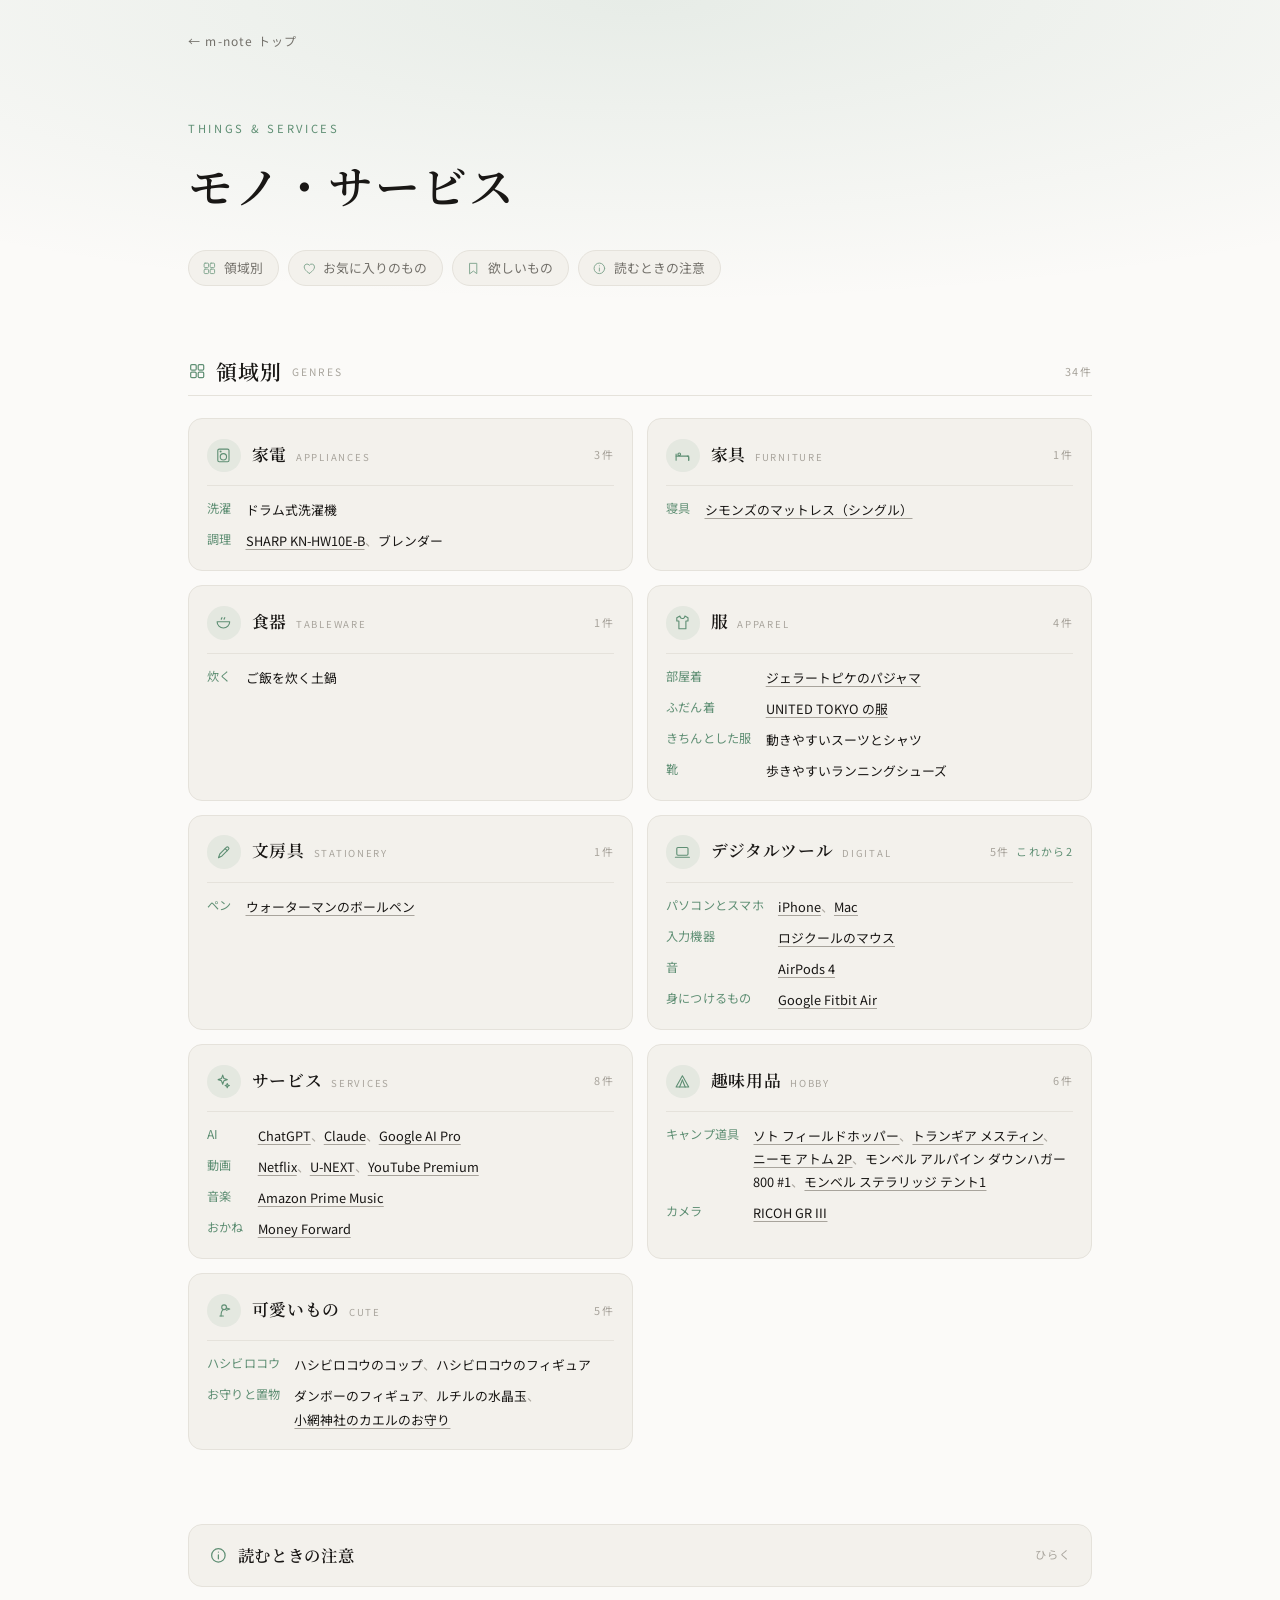
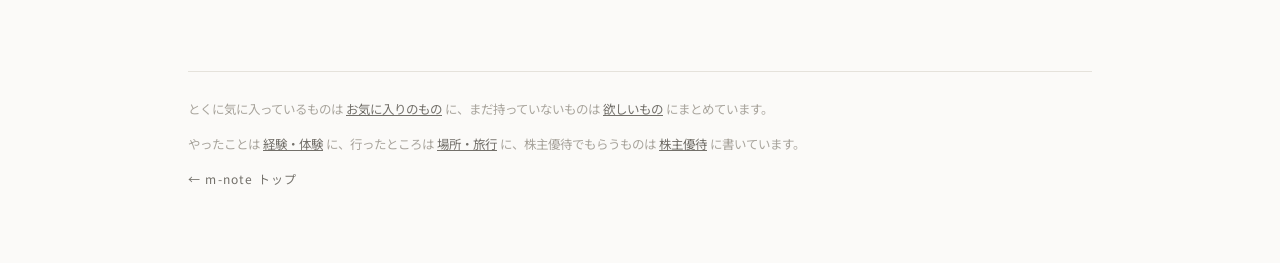
==== commit 419b852c: "セクション名をモノ・サービスにする Co-Authored-By: Claude Opus 5 <noreply@anthropic.com>" ====
--- a/index.html
+++ b/index.html
@@ -3,8 +3,8 @@
 <head>
 <meta charset="UTF-8">
 <meta name="viewport" content="width=device-width, initial-scale=1">
-<title>モノ｜まとめノート</title>
-<meta name="description" content="持っているものを、家電・家具・服・デジタル・趣味用品といった領域別に並べた一覧。お気に入りのものと欲しいものは別のページに。">
+<title>モノ・サービス｜まとめノート</title>
+<meta name="description" content="持ってるものを、家電・家具・服・デジタル・趣味用品といった領域別に並べた一覧。お気に入りのものと欲しいものは別のページに。">
 <link rel="preconnect" href="https://fonts.googleapis.com">
 <link rel="preconnect" href="https://fonts.gstatic.com" crossorigin>
 <link href="https://fonts.googleapis.com/css2?family=Noto+Sans+JP:wght@400;500;700&family=Noto+Serif+JP:wght@500;600;700&display=swap" rel="stylesheet">
@@ -72,8 +72,8 @@
   <div class="top"><a class="back" href="../">← m-note トップ</a></div>
 
   <header class="hero">
-    <p class="eyebrow">THINGS</p>
-    <h1>モノ</h1>
+    <p class="eyebrow">THINGS &amp; SERVICES</p>
+    <h1>モノ・サービス</h1>
     <ul class="toc">
       <li><a href="#genre"><svg class="ic"><use href="#ic-grid"/></svg>領域別</a></li>
       <li><a href="#years"><svg class="ic"><use href="#ic-calendar"/></svg>年別</a></li>
@@ -104,13 +104,13 @@
       <div class="cbody">
         <p><strong>これは記録で、おすすめではありません。</strong>自分が使っているものを書きとめているだけで、誰かに合うかどうかは何も言えません。</p>
         <p><strong>リンク先は変わります。</strong>公式のページへ送っていますが、仕様・価格・取り扱いはどれも向こうの判断で変わります。買う前に向こうで確かめてください。</p>
-        <p><strong>公開していいものだけを書いています。</strong>持っているものを全部並べているわけではありません。</p>
+        <p><strong>公開していいものだけを書いています。</strong>持ってるものを全部並べているわけではありません。</p>
       </div>
     </details>
   </section>
   <footer>
     <p>とくに気に入っているものは <a href="picks.html">お気に入りのもの</a> に、まだ持っていないものは <a href="want.html">欲しいもの</a> にまとめています。</p>
-    <p>やったことは <a href="../life-hacks/">経験・体験</a> に、行ったところは <a href="../travel/">場所・旅行</a> に、株主優待でもらうものは <a href="../yutai/">株主優待</a> に書いています。</p>
+    <p>やったことは <a href="../experiences/">経験・体験</a> に、行ったところは <a href="../travel/">場所・旅行</a> に、株主優待でもらうものは <a href="../yutai/">株主優待</a> に書いています。</p>
     <p><a class="back" href="../">← m-note トップ</a></p>
   </footer>
 </div>
